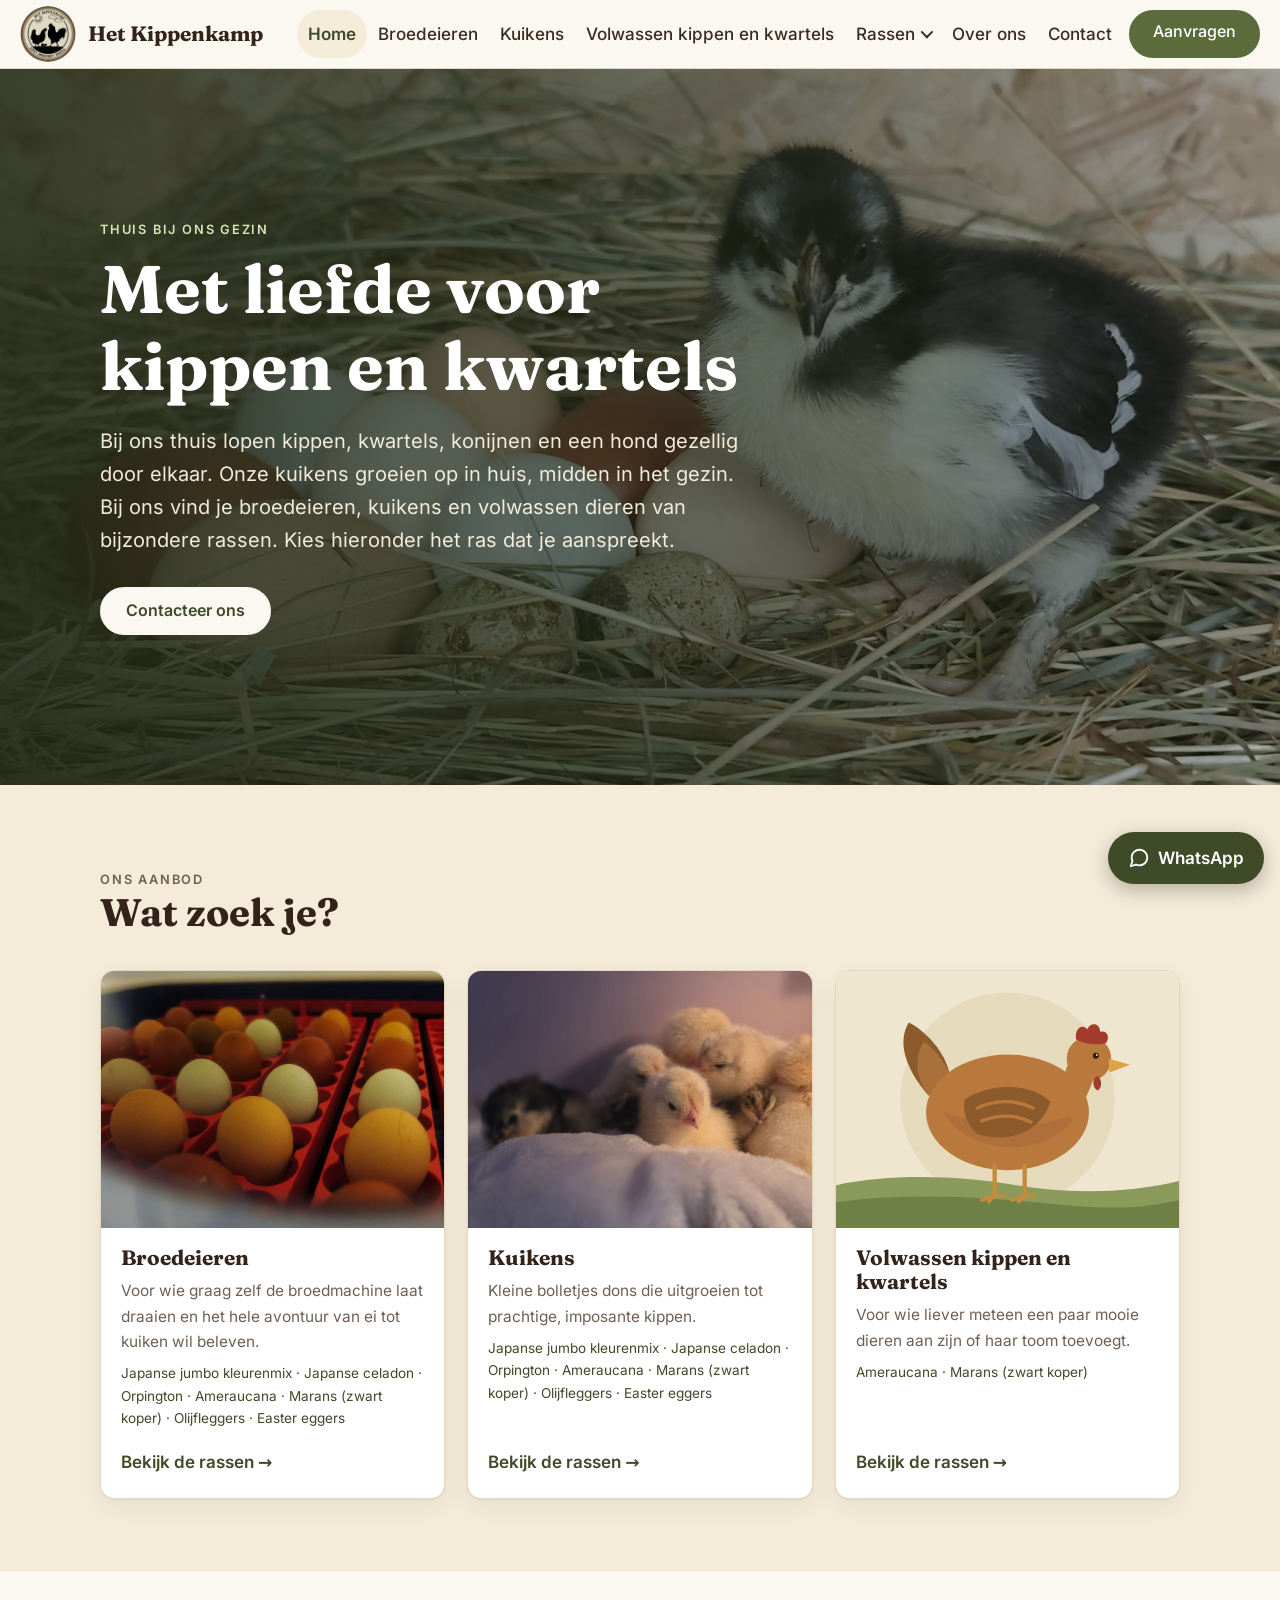
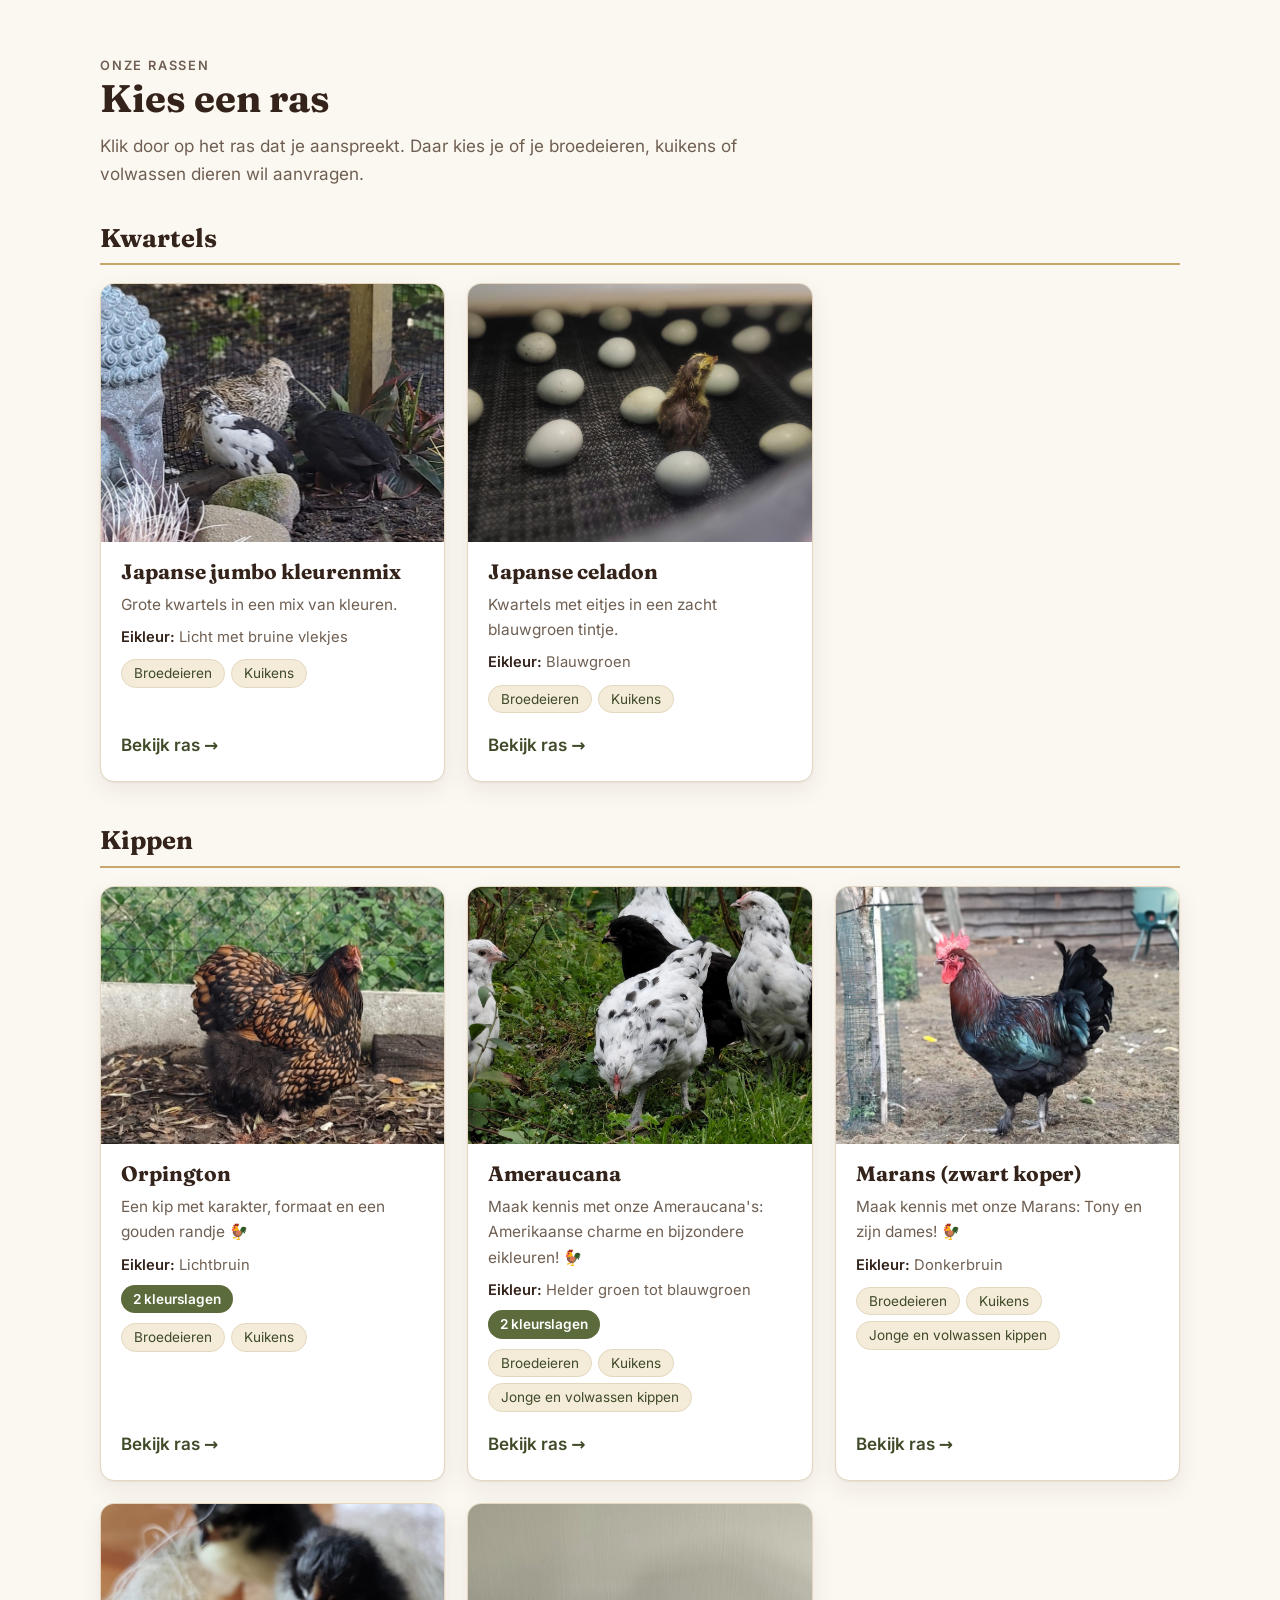
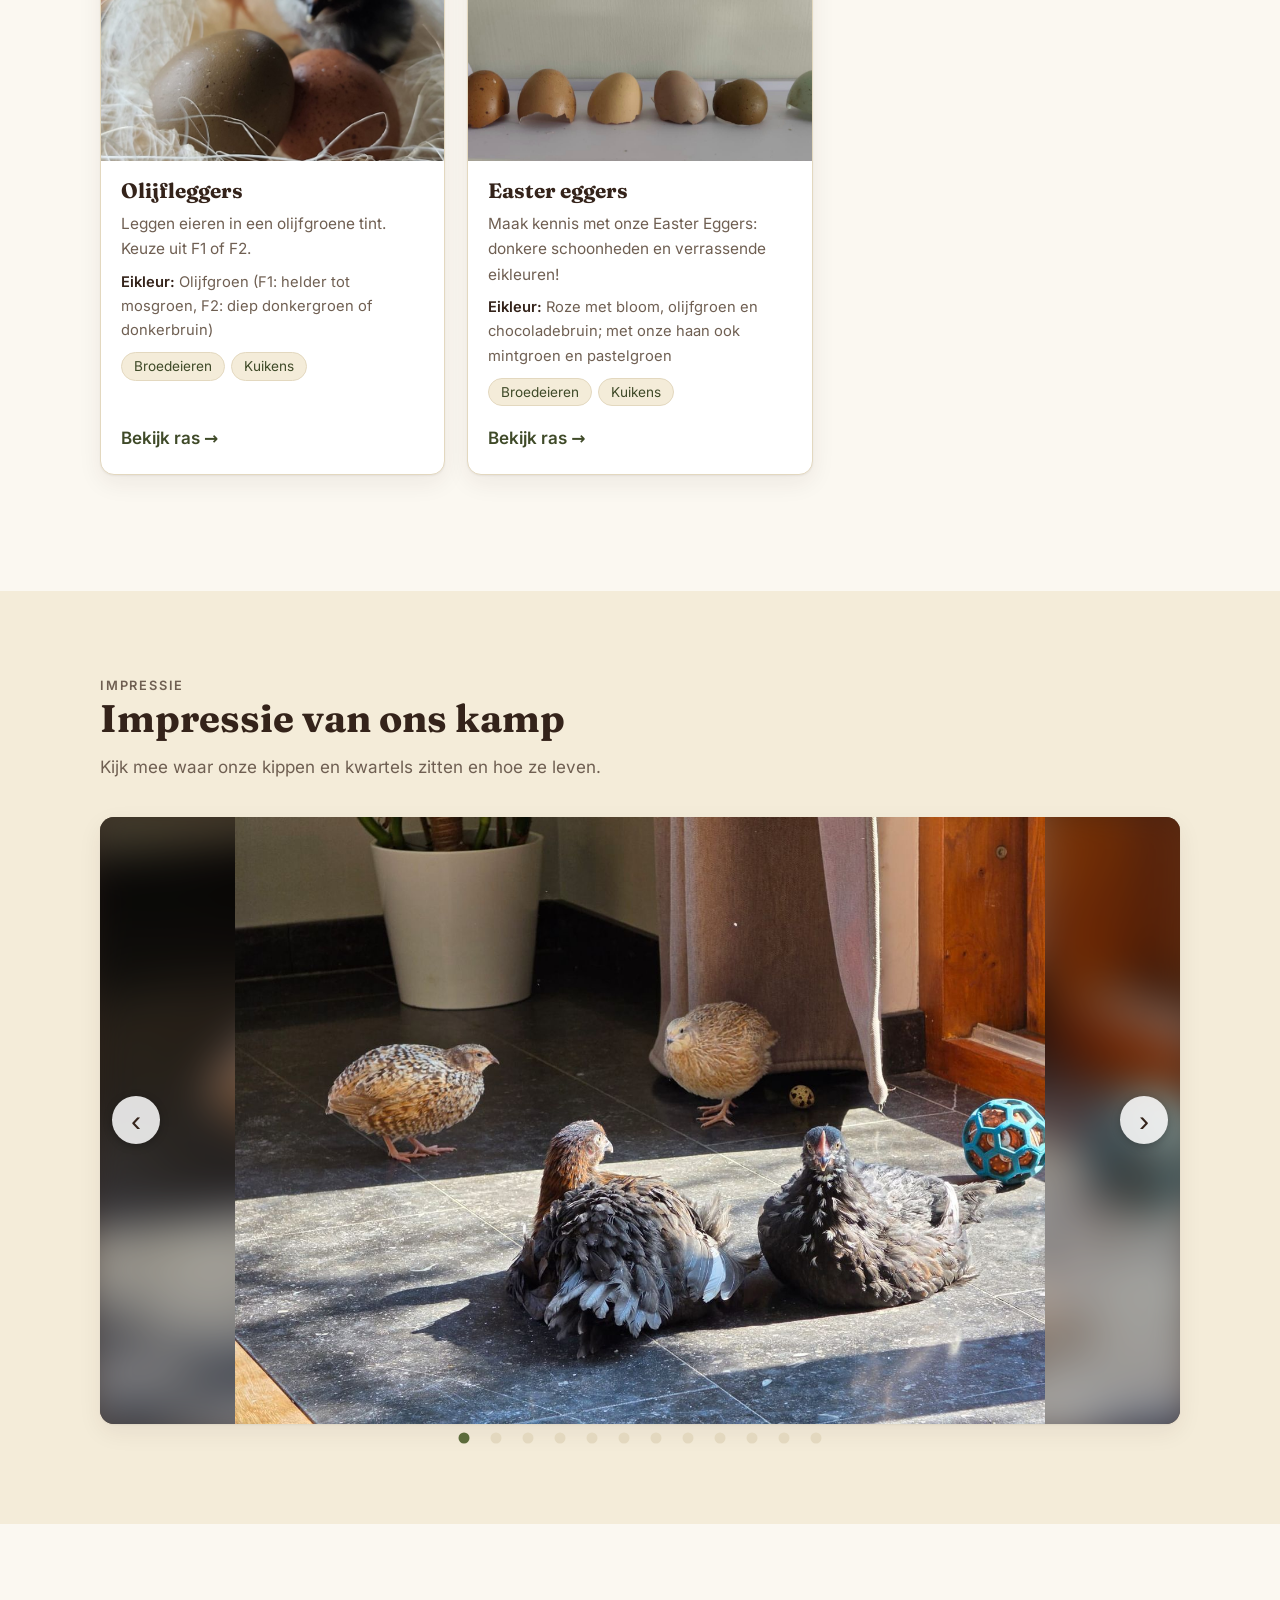
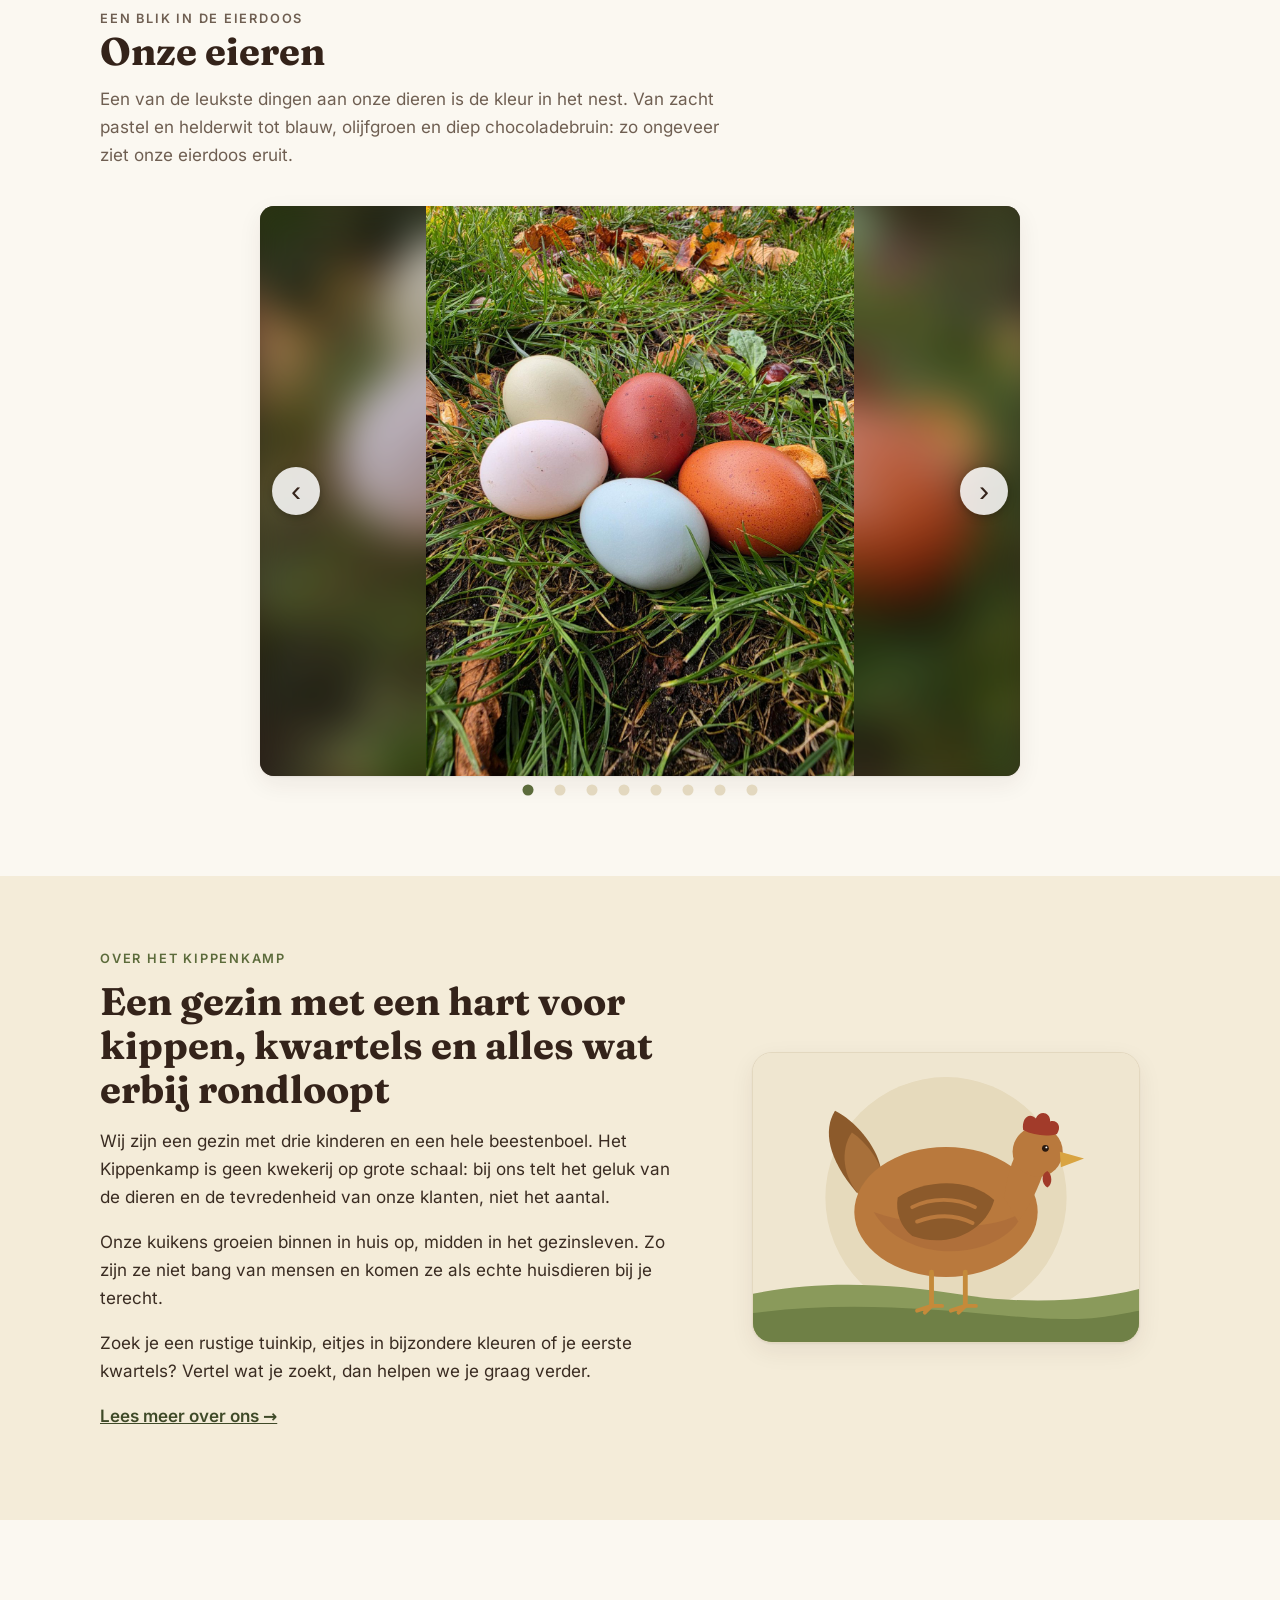
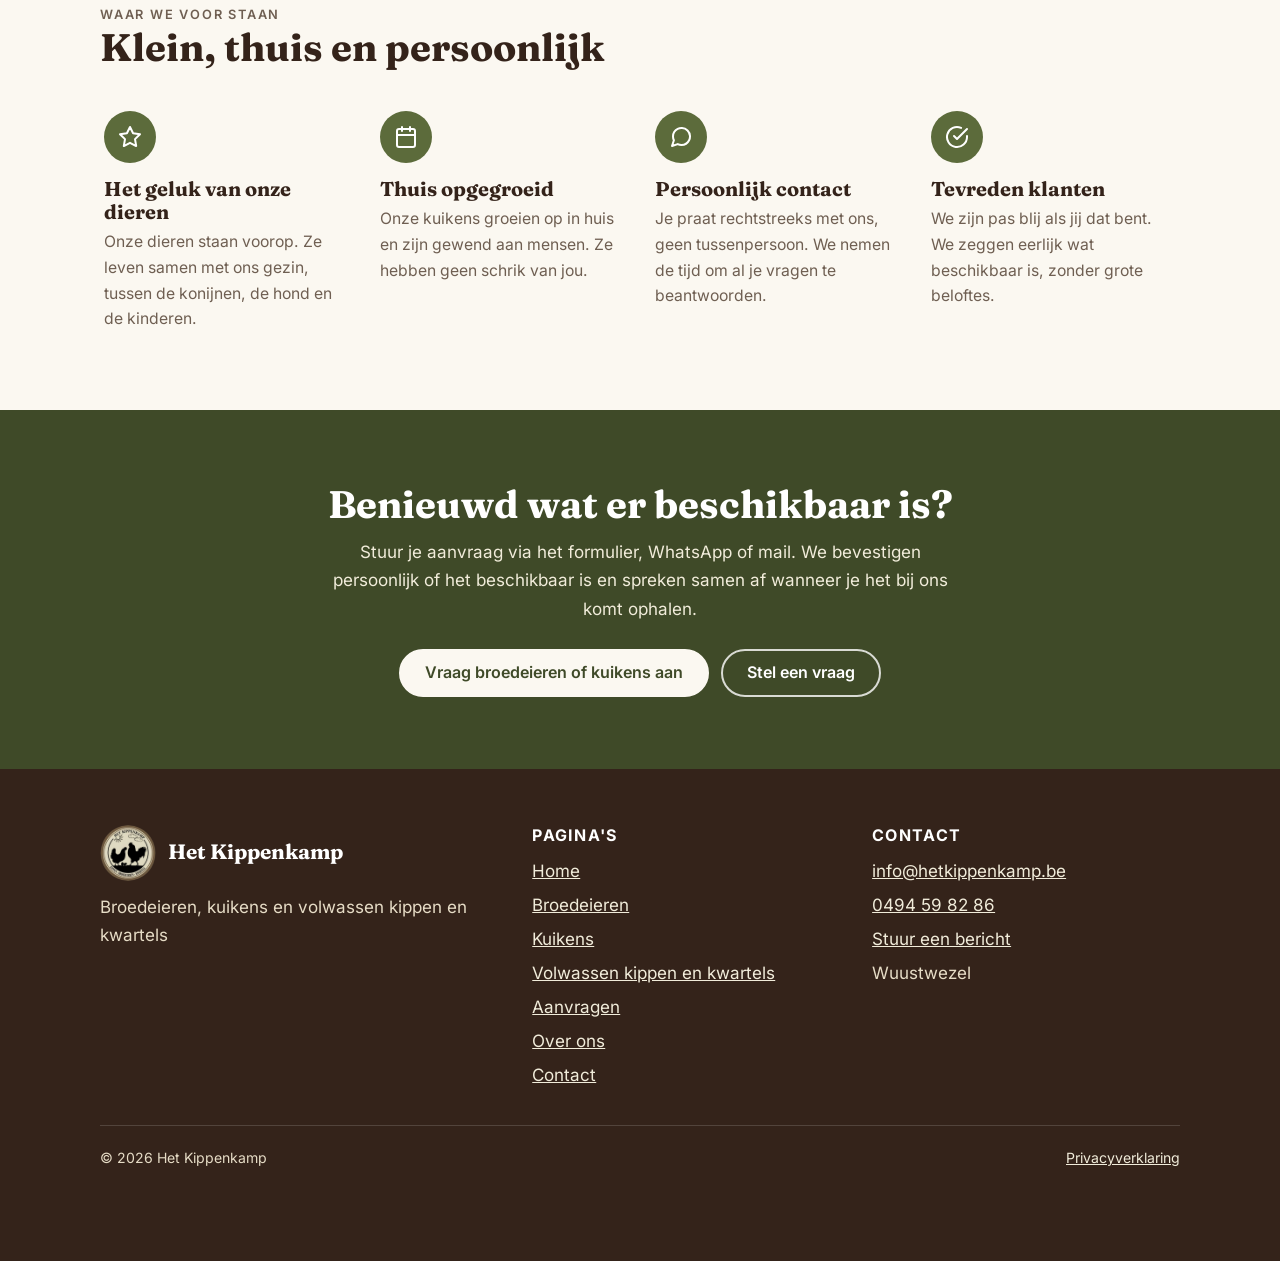
==== index.html @ b6087d78 "Homepage: rassen direct onder aanbod, rassen-dropdown in menu, 'gezin' Co-Authored-By: Claude Sonnet" ====
<!doctype html>
<html lang="nl-BE">
<head>
<meta charset="utf-8">
<meta name="viewport" content="width=device-width, initial-scale=1">
<title>Het Kippenkamp | Kippen, kwartels en broedeieren van een gezin met een hart voor dieren</title>
<meta name="description" content="Een gezin in Wuustwezel met kippen, kwartels, konijnen en een hond. Broedeieren, kuikens (thuis opgegroeid) en volwassen dieren van bijzondere rassen. Vraag eenvoudig aan, we bevestigen persoonlijk.">
<link rel="canonical" href="https://website-drab-three-77.vercel.app/">
<meta name="theme-color" content="#5c6b3b">
<meta property="og:type" content="website">
<meta property="og:locale" content="nl_BE">
<meta property="og:site_name" content="Het Kippenkamp">
<meta property="og:title" content="Het Kippenkamp | Broedeieren en kuikens van kippen en kwartels">
<meta property="og:description" content="Een gezin in Wuustwezel met kippen, kwartels, konijnen en een hond. Broedeieren, kuikens (thuis opgegroeid) en volwassen dieren van bijzondere rassen. Vraag eenvoudig aan, we bevestigen persoonlijk.">
<meta property="og:url" content="https://website-drab-three-77.vercel.app/">
<meta property="og:image" content="https://website-drab-three-77.vercel.app/images/og-image.png">
<meta property="og:image:width" content="1200">
<meta property="og:image:height" content="630">
<meta property="og:image:alt" content="Het Kippenkamp: broedeieren, kuikens en kwartels">
<meta name="twitter:card" content="summary_large_image">
<meta name="twitter:title" content="Het Kippenkamp | Broedeieren en kuikens van kippen en kwartels">
<meta name="twitter:description" content="Een gezin in Wuustwezel met kippen, kwartels, konijnen en een hond. Broedeieren, kuikens (thuis opgegroeid) en volwassen dieren van bijzondere rassen. Vraag eenvoudig aan, we bevestigen persoonlijk.">
<meta name="twitter:image" content="https://website-drab-three-77.vercel.app/images/og-image.png">
<link rel="icon" href="favicon-64.png" type="image/png" sizes="64x64">
<link rel="apple-touch-icon" href="apple-touch-icon.png">
<link rel="preload" href="fonts/inter-latin-wght-normal.woff2" as="font" type="font/woff2" crossorigin>
<link rel="preload" href="fonts/fraunces-latin-700-normal.woff2" as="font" type="font/woff2" crossorigin>
<link rel="stylesheet" href="style.css">
<script>document.documentElement.className+=" js"</script>
<script type="application/ld+json">{"@context":"https://schema.org","@type":"Organization","name":"Het Kippenkamp","url":"https://website-drab-three-77.vercel.app/","description":"Broedeieren, kuikens en volwassen kippen en kwartels van bijzondere rassen."}</script>
</head>
<body data-page="home">
<a class="skip" href="#inhoud">Ga naar de inhoud</a>
<header class="site-header">
  <div class="wrap">
    <a class="brand" href="index.html"><img src="images/logo.png" alt="" width="56" height="56"><span data-site="naam">Het Kippenkamp</span></a>
    <button class="menu-toggle" type="button" aria-expanded="false" aria-controls="hoofdmenu" aria-label="Open menu"><span></span></button>
    <nav class="main-nav" id="hoofdmenu" aria-label="Hoofdmenu">
      <ul>
        <li><a href="index.html" aria-current="page">Home</a></li>
        <li><a href="aanbod.html#broedeieren">Broedeieren</a></li>
        <li><a href="aanbod.html#kuikens">Kuikens</a></li>
        <li><a href="aanbod.html#volwassen">Volwassen kippen en kwartels</a></li>
        <li><a href="over-ons.html">Over ons</a></li>
        <li><a href="contact.html">Contact</a></li>
        <li><a class="btn" href="aanvragen.html">Aanvragen</a></li>
      </ul>
    </nav>
  </div>
</header>
<main id="inhoud">

<section class="hero">
  <div class="wrap">
    <div class="hero-inner">
      <p class="eyebrow">Thuis bij ons gezin</p>
      <h1 data-site="slogan">Met liefde voor kippen en kwartels</h1>
      <p class="lead" data-site="heroTekst">Bij Het Kippenkamp vind je broedeieren, kuikens en volwassen kippen en kwartels van bijzondere rassen. Vraag aan wat je zoekt en we bevestigen persoonlijk wat beschikbaar is.</p>
      <div class="cta">
        <a class="btn light" href="contact.html">Contacteer ons</a>
      </div>
    </div>
  </div>
</section>

<section class="section band" id="categorie-sectie">
  <div class="wrap">
    <div class="section-head">
      <p class="eyebrow">Ons aanbod</p>
      <h2>Wat zoek je?</h2>
    </div>
    <div id="categorieen" class="grid cats"></div>
    <noscript><p><a class="btn" href="aanbod.html">Bekijk het volledige aanbod</a></p></noscript>
  </div>
</section>

<section class="section" id="rassen-sectie">
  <div class="wrap">
    <div class="section-head">
      <p class="eyebrow">Onze rassen</p>
      <h2>Kies een ras</h2>
      <p>Klik door op het ras dat je aanspreekt. Daar kies je of je broedeieren, kuikens of volwassen dieren wil aanvragen.</p>
    </div>
    <div id="rassen-home"></div>
    <noscript><p><a class="btn" href="aanbod.html">Bekijk alle rassen</a></p></noscript>
  </div>
</section>

<section class="section band" id="kamp-sectie">
  <div class="wrap">
    <div class="section-head">
      <p class="eyebrow">Impressie</p>
      <h2>Impressie van ons kamp</h2>
      <p>Kijk mee waar onze kippen en kwartels zitten en hoe ze leven.</p>
    </div>
    <div id="kamp-fotos" class="kamp-wrap"></div>
    <p id="kamp-leeg" class="kamp-leeg" hidden>Foto's van ons kamp volgen binnenkort.</p>
  </div>
</section>


<section class="section" id="eieren-sectie">
  <div class="wrap">
    <div class="section-head">
      <p class="eyebrow">Een blik in de eierdoos</p>
      <h2>Onze eieren</h2>
      <p>Een van de leukste dingen aan onze dieren is de kleur in het nest. Van zacht pastel en helderwit tot blauw, olijfgroen en diep chocoladebruin: zo ongeveer ziet onze eierdoos eruit.</p>
    </div>
    <div id="eieren-fotos" class="ras-slider eieren-slider"></div>
  </div>
</section>




<section class="section band" id="voorstelling">
  <div class="wrap">
    <div class="split">
      <div class="prose">
        <p class="eyebrow">Over Het Kippenkamp</p>
        <h2 id="intro-titel">Een kleine kippenhouderij met een grote liefde voor het dier</h2>
        <div id="intro-tekst" style="margin-top:16px">
          <p>Wij zijn een gezin met drie kinderen en een hele beestenboel. We houden kippen en kwartels met oog voor mooie rassen en hun karakter.</p>
        </div>
        <p><a class="link-more" href="over-ons.html">Lees meer over ons →</a></p>
      </div>
      <figure class="photo-frame"><img data-beeld="intro" data-alt="Kippen van Het Kippenkamp" src="images/placeholder-kip.svg" alt="" loading="lazy" decoding="async" width="800" height="600"></figure>
    </div>
  </div>
</section>

<section class="section">
  <div class="wrap">
    <div class="section-head">
      <p class="eyebrow">Waar we voor staan</p>
      <h2>Klein, thuis en persoonlijk</h2>
    </div>
    <div id="waarom" class="grid why"></div>
  </div>
</section>

<section class="section cta-band" id="contact-cta">
  <div class="wrap">
    <h2>Benieuwd wat er beschikbaar is?</h2>
    <p data-site="bestelInfo">Stuur je aanvraag via het formulier, WhatsApp of mail. We bevestigen of het beschikbaar is en spreken samen af wanneer je alles kan ophalen.</p>
    <div class="cta">
      <a class="btn light" href="aanvragen.html">Vraag broedeieren of kuikens aan</a>
      <a class="btn ghost-light" href="contact.html">Stel een vraag</a>
    </div>
  </div>
</section>

</main>
<a id="wa-float" class="wa-float" hidden rel="noopener" aria-label="Stuur ons een bericht via WhatsApp">
  <svg viewBox="0 0 24 24" aria-hidden="true"><path d="M21 11.5a8.38 8.38 0 0 1-.9 3.8 8.5 8.5 0 0 1-7.6 4.7 8.38 8.38 0 0 1-3.8-.9L3 21l1.9-5.7a8.38 8.38 0 0 1-.9-3.8 8.5 8.5 0 0 1 4.7-7.6 8.38 8.38 0 0 1 3.8-.9h.5a8.48 8.48 0 0 1 8 8v.5z"/></svg>
  <span>WhatsApp</span>
</a>
<div id="lightbox" class="lightbox" hidden role="dialog" aria-modal="true" aria-label="Foto's">
  <button type="button" id="lbClose" class="lb-btn lb-close" aria-label="Sluiten">×</button>
  <button type="button" id="lbPrev" class="lb-btn lb-prev" aria-label="Vorige foto">‹</button>
  <figure>
    <img id="lbImg" alt="">
    <figcaption><span id="lbCaption"></span> <span id="lbCount" class="muted"></span></figcaption>
  </figure>
  <button type="button" id="lbNext" class="lb-btn lb-next" aria-label="Volgende foto">›</button>
</div>
<footer class="site-footer">
  <div class="wrap">
    <div class="footer-grid">
      <div>
        <a class="brand" href="index.html"><img src="images/logo.png" alt="" width="56" height="56"><span>Het Kippenkamp</span></a>
        <p data-site="ondertitel">Broedeieren, kuikens en volwassen kippen en kwartels</p>
      </div>
      <div>
        <h2>Pagina's</h2>
        <ul>
          <li><a href="index.html">Home</a></li>
          <li><a href="aanbod.html#broedeieren">Broedeieren</a></li>
          <li><a href="aanbod.html#kuikens">Kuikens</a></li>
          <li><a href="aanbod.html#volwassen">Volwassen kippen en kwartels</a></li>
          <li><a href="aanvragen.html">Aanvragen</a></li>
          <li><a href="over-ons.html">Over ons</a></li>
          <li><a href="contact.html">Contact</a></li>
        </ul>
      </div>
      <div>
        <h2>Contact</h2>
        <ul id="footer-contact"></ul>
      </div>
    </div>
    <div class="footer-bottom">
      <span>© <span data-year>2026</span> Het Kippenkamp</span>
      <a href="privacy.html">Privacyverklaring</a>
    </div>
  </div>
</footer>
<script src="data.js"></script>
<script src="script.js"></script>
</body>
</html>
---- style.css ----
/* ===== Lettertypes (zelf gehost, geen Google Fonts) ===== */
@font-face { font-family: "Fraunces"; font-weight: 600; font-style: normal; font-display: swap; src: url("fonts/fraunces-latin-600-normal.woff2") format("woff2"); }
@font-face { font-family: "Fraunces"; font-weight: 700; font-style: normal; font-display: swap; src: url("fonts/fraunces-latin-700-normal.woff2") format("woff2"); }
@font-face { font-family: "Inter"; font-weight: 100 900; font-style: normal; font-display: swap; src: url("fonts/inter-latin-wght-normal.woff2") format("woff2"); }

/* ===== Kleuren en basis ===== */
:root {
  --offwhite: #fbf8f1;
  --cream: #f4ecd9;
  --sand: #e8dcc0;
  --olive: #5c6b3b;
  --olive-dark: #3f4a28;
  --olive-light: #8a9a5b;
  --brown: #5a3d2b;
  --brown-dark: #34231a;
  --tan: #c9a66b;
  --text: #3a2c22;
  --muted: #6f5f52;
  --line: #e3d8bf;
  --radius: 14px;
  --shadow: 0 1px 2px rgba(52, 35, 26, .06), 0 8px 24px rgba(52, 35, 26, .07);
  --serif: "Fraunces", Georgia, "Times New Roman", serif;
  --sans: "Inter", system-ui, -apple-system, "Segoe UI", Roboto, sans-serif;
}
* { box-sizing: border-box; }
html { scroll-behavior: smooth; -webkit-text-size-adjust: 100%; }
body { margin: 0; font-family: var(--sans); font-size: 1.0625rem; line-height: 1.65; color: var(--text); background: var(--offwhite); }
img, svg { max-width: 100%; display: block; }
h1, h2, h3, h4 { font-family: var(--serif); font-weight: 700; line-height: 1.15; color: var(--brown-dark); margin: 0; }
h2 { font-size: clamp(1.7rem, 3.6vw, 2.4rem); }
h3 { font-size: 1.25rem; }
p { margin: 0 0 1em; }
a { color: var(--olive-dark); }
a:hover { color: var(--brown); }
[hidden] { display: none !important; }
:focus-visible { outline: 3px solid var(--tan); outline-offset: 2px; border-radius: 4px; }
.wrap { max-width: 1120px; margin: 0 auto; padding: 0 20px; }
.section { padding: 72px 0; }
.section.tight { padding: 48px 0; }
.band { background: var(--cream); }
.muted { color: var(--muted); }
.eyebrow { font-size: .8rem; font-weight: 600; letter-spacing: .14em; text-transform: uppercase; color: var(--olive); margin: 0 0 10px; }
.section-head { max-width: 640px; margin-bottom: 36px; }
.section-head.center { margin-left: auto; margin-right: auto; text-align: center; }
.section-head p { color: var(--muted); margin: 12px 0 0; }
.skip { position: absolute; left: -999px; top: 0; background: var(--olive-dark); color: #fff; padding: 10px 16px; z-index: 200; }
.skip:focus { left: 8px; top: 8px; }

/* ===== Knoppen ===== */
.btn { display: inline-flex; align-items: center; justify-content: center; gap: 8px; min-height: 48px; padding: 12px 24px; border-radius: 999px; border: 2px solid var(--olive); background: var(--olive); color: #fff; font: 600 1rem/1.2 var(--sans); text-decoration: none; cursor: pointer; transition: background .15s, color .15s, border-color .15s; }
.btn:hover { background: var(--olive-dark); border-color: var(--olive-dark); color: #fff; }
.btn.ghost { background: transparent; color: var(--olive-dark); }
.btn.ghost:hover { background: var(--olive); color: #fff; }
.btn.light { background: var(--offwhite); border-color: var(--offwhite); color: var(--olive-dark); }
.btn.light:hover { background: #fff; border-color: #fff; color: var(--olive-dark); }
.btn.ghost-light { background: transparent; border-color: rgba(255,255,255,.8); color: #fff; }
.btn.ghost-light:hover { background: rgba(255,255,255,.15); color: #fff; }
.btn.small { min-height: 40px; padding: 8px 18px; font-size: .92rem; }
.btn svg { width: 18px; height: 18px; }

/* ===== Header en navigatie ===== */
.site-header { position: sticky; top: 0; z-index: 50; background: rgba(251, 248, 241, .96); backdrop-filter: blur(8px); border-bottom: 1px solid var(--line); }
.site-header .wrap { display: flex; align-items: center; justify-content: space-between; min-height: 68px; max-width: 1280px; gap: 16px; }
.brand { display: flex; white-space: nowrap; align-items: center; gap: 12px; text-decoration: none; color: var(--brown-dark); font: 700 1.3rem/1 var(--serif); }
.brand img { width: 56px; height: 56px; border-radius: 50%; }
.main-nav ul { list-style: none; margin: 0; padding: 0; display: flex; align-items: center; gap: 0; }
.main-nav a { display: block; white-space: nowrap; padding: 10px 11px; border-radius: 999px; text-decoration: none; font-weight: 500; color: var(--text); }
.main-nav a:hover { background: var(--cream); }
.main-nav a[aria-current="page"] { color: var(--olive-dark); font-weight: 600; background: var(--cream); }
.main-nav a.btn { color: #fff; padding: 10px 22px; margin-left: 6px; }
.main-nav a.btn:hover { background: var(--olive-dark); }
.menu-toggle { display: none; width: 48px; height: 48px; border: 1px solid var(--line); background: #fff; border-radius: 12px; cursor: pointer; align-items: center; justify-content: center; }
.menu-toggle span, .menu-toggle span::before, .menu-toggle span::after { display: block; width: 22px; height: 2px; background: var(--brown-dark); border-radius: 2px; position: relative; transition: transform .2s, background .2s; }
.menu-toggle span::before, .menu-toggle span::after { content: ""; position: absolute; left: 0; }
.menu-toggle span::before { top: -7px; }
.menu-toggle span::after { top: 7px; }
.menu-toggle[aria-expanded="true"] span { background: transparent; }
.menu-toggle[aria-expanded="true"] span::before { transform: translateY(7px) rotate(45deg); }
.menu-toggle[aria-expanded="true"] span::after { transform: translateY(-7px) rotate(-45deg); }

@media (max-width: 1240px) {
  .js .menu-toggle { display: inline-flex; }
  .js .main-nav { position: absolute; left: 0; right: 0; top: 100%; background: var(--offwhite); border-bottom: 1px solid var(--line); box-shadow: var(--shadow); display: none; padding: 8px 20px 20px; }
  .js .main-nav.open { display: block; }
  .js .main-nav ul { flex-direction: column; align-items: stretch; gap: 2px; }
  .js .main-nav a { padding: 14px 14px; font-size: 1.1rem; }
  .js .main-nav a.btn { margin: 10px 0 0; text-align: center; justify-content: center; }
  .no-js .main-nav ul, html:not(.js) .main-nav ul { flex-wrap: wrap; }
  html:not(.js) .site-header .wrap { flex-wrap: wrap; padding-top: 8px; padding-bottom: 8px; }
}

/* ===== Hero ===== */
.hero { position: relative; color: #fff; background: #4b5a30 url("images/hero-placeholder.svg") center/cover no-repeat; }
.hero::before { content: ""; position: absolute; inset: 0; background: linear-gradient(90deg, rgba(36, 44, 22, .88) 0%, rgba(36, 44, 22, .62) 55%, rgba(36, 44, 22, .35) 100%); }
.hero.has-photo { background-image: var(--hero-foto); }
.hero .wrap { position: relative; padding-top: clamp(72px, 12vw, 150px); padding-bottom: clamp(72px, 12vw, 150px); }
.hero-inner { max-width: 640px; }
.hero .eyebrow { color: #d9e2b8; }
.hero h1 { color: #fff; font-size: clamp(2.3rem, 6.4vw, 4.2rem); margin-bottom: 20px; }
.hero p.lead { font-size: clamp(1.05rem, 2.2vw, 1.25rem); color: #f1ecda; max-width: 56ch; margin-bottom: 30px; }
.hero .cta { display: flex; flex-wrap: wrap; gap: 12px; }
.page-hero { background: var(--cream); border-bottom: 1px solid var(--line); }
.page-hero .wrap { padding-top: 56px; padding-bottom: 48px; }
.page-hero h1 { font-size: clamp(2rem, 5vw, 3rem); margin-bottom: 12px; }
.page-hero p { max-width: 62ch; color: var(--muted); margin: 0; font-size: 1.1rem; }

/* ===== Categorieen ===== */
.grid { display: grid; gap: 22px; }
.grid.cats { grid-template-columns: repeat(auto-fit, minmax(235px, 1fr)); }
.cat { position: relative; display: flex; flex-direction: column; background: #fff; border: 1px solid var(--line); border-radius: var(--radius); overflow: hidden; box-shadow: var(--shadow); transition: transform .2s; }
.cat:hover { transform: translateY(-3px); }
.cat .pic { aspect-ratio: 4 / 3; background: var(--cream); overflow: hidden; }
.cat .pic img { width: 100%; height: 100%; object-fit: cover; }
.cat .body { padding: 18px 20px 22px; display: flex; flex-direction: column; gap: 8px; flex: 1; }
.cat h3 { font-size: 1.3rem; }
.cat p { margin: 0; color: var(--muted); font-size: .96rem; }
.cat .names { font-size: .85rem; color: var(--olive-dark); margin: 0; }
.cat .more { margin-top: auto; padding-top: 10px; font-weight: 600; color: var(--olive-dark); }
.cat a.stretch { text-decoration: none; color: inherit; }
.cat a.stretch::after { content: ""; position: absolute; inset: 0; }
.cat a.stretch:focus-visible { outline: none; }
.cat:focus-within { outline: 3px solid var(--tan); outline-offset: 2px; }

/* ===== Splitsen (tekst + foto) ===== */
.split { display: grid; gap: 40px; align-items: center; grid-template-columns: 1.1fr .9fr; }
.split.reverse > :first-child { order: 2; }
.photo-frame { border-radius: 20px; overflow: hidden; background: var(--cream); aspect-ratio: 4 / 3; box-shadow: var(--shadow); border: 1px solid var(--line); }
.photo-frame img { width: 100%; height: 100%; object-fit: cover; }
.photo-frame figcaption { display: none; }
figure.photo { margin: 0; }
figure.photo figcaption { font-size: .85rem; color: var(--muted); margin-top: 8px; }
@media (max-width: 800px) { .split { grid-template-columns: 1fr; gap: 26px; } .split.reverse > :first-child { order: 0; } }
.prose p { max-width: 62ch; }
.prose .lead { font-size: 1.15rem; color: var(--text); }
.link-more { font-weight: 600; }

/* ===== Waarom bij ons ===== */
.grid.why { grid-template-columns: repeat(auto-fit, minmax(230px, 1fr)); }
.why-item { padding: 6px 4px; }
.why-item .ico { width: 52px; height: 52px; border-radius: 50%; background: var(--olive); color: #fff; display: grid; place-items: center; margin-bottom: 14px; }
.why-item .ico svg { width: 24px; height: 24px; fill: none; stroke: currentColor; stroke-width: 2; stroke-linecap: round; stroke-linejoin: round; }
.why-item h3 { margin-bottom: 6px; }
.why-item p { margin: 0; color: var(--muted); font-size: .98rem; }

/* ===== Rassenkaarten ===== */
.grid.rassen { grid-template-columns: repeat(auto-fill, minmax(290px, 1fr)); }
.ras { background: #fff; border: 1px solid var(--line); border-radius: var(--radius); overflow: hidden; display: flex; flex-direction: column; box-shadow: var(--shadow); }
.ras .pic { position: relative; aspect-ratio: 4 / 3; background: var(--cream); width: 100%; border: 0; padding: 0; display: block; overflow: hidden; }
.ras button.pic { cursor: zoom-in; }
.ras .pic img { width: 100%; height: 100%; object-fit: cover; transition: transform .25s; }
.ras button.pic:hover img { transform: scale(1.03); }
.ras .count { position: absolute; right: 10px; bottom: 10px; background: rgba(36, 28, 20, .72); color: #fff; font-size: .8rem; padding: 3px 11px; border-radius: 999px; }
.ras .body { padding: 18px 20px 20px; display: flex; flex-direction: column; gap: 10px; flex: 1; }
.ras h3 { font-size: 1.3rem; }
.ras .desc { margin: 0; color: var(--muted); font-size: .97rem; }
.ras .egg { margin: 0; font-size: .92rem; }
.ras .egg strong { font-weight: 600; color: var(--brown-dark); }
.chips { list-style: none; padding: 0; margin: 0; display: flex; flex-wrap: wrap; gap: 6px; }
.chips li { background: var(--cream); border: 1px solid var(--line); border-radius: 999px; padding: 2px 12px; font-size: .85rem; color: var(--olive-dark); }
.prods { list-style: none; margin: 6px 0 0; padding: 0; border-top: 1px solid var(--line); }
.prod { display: flex; align-items: center; justify-content: space-between; gap: 12px; padding: 12px 0; border-bottom: 1px solid var(--line); }
.prod:last-child { border-bottom: 0; padding-bottom: 0; }
.prod .info { display: flex; flex-direction: column; gap: 2px; min-width: 0; }
.prod .label { font-weight: 600; color: var(--brown-dark); }
.prod .prijs { font-size: .93rem; color: var(--text); }
.prod .prijs.uit { color: var(--muted); }
.prod .note { font-size: .83rem; color: var(--muted); }
.prod .status { font-size: .83rem; color: var(--olive-dark); font-weight: 600; }

.filters { display: flex; flex-wrap: wrap; gap: 8px; margin-bottom: 28px; }
.filters button { min-height: 44px; padding: 8px 18px; border-radius: 999px; border: 1px solid var(--line); background: #fff; color: var(--text); font: 500 .95rem var(--sans); cursor: pointer; }
.filters button:hover { border-color: var(--olive); }
.filters button[aria-pressed="true"] { background: var(--olive); border-color: var(--olive); color: #fff; }
.empty { padding: 24px; border: 1px dashed var(--tan); border-radius: var(--radius); background: #fff; }

/* ===== Stappen ===== */
.steps { list-style: none; counter-reset: s; margin: 0; padding: 0; display: grid; gap: 14px; }
.steps li { counter-increment: s; display: grid; grid-template-columns: 44px 1fr; gap: 14px; align-items: start; }
.steps li::before { content: counter(s); width: 44px; height: 44px; border-radius: 50%; background: var(--olive); color: #fff; display: grid; place-items: center; font: 700 1.1rem var(--serif); }
.steps strong { display: block; color: var(--brown-dark); }
.steps span { color: var(--muted); }

/* ===== Over ons ===== */
.about-list { display: grid; gap: 22px; grid-template-columns: repeat(auto-fit, minmax(260px, 1fr)); }
.about-list article { background: #fff; border: 1px solid var(--line); border-radius: var(--radius); padding: 22px; }
.about-list h3 { margin-bottom: 8px; }
.about-list p { margin: 0; color: var(--muted); }

/* ===== Call-to-action band ===== */
.cta-band { background: var(--olive-dark); color: #f1ecda; text-align: center; }
.cta-band h2 { color: #fff; margin-bottom: 12px; }
.cta-band p { max-width: 56ch; margin: 0 auto 26px; }
.cta-band .cta { display: flex; flex-wrap: wrap; gap: 12px; justify-content: center; }

/* ===== Formulieren ===== */
.form-layout { display: grid; gap: 40px; grid-template-columns: 1.25fr .75fr; align-items: start; }
@media (max-width: 900px) { .form-layout { grid-template-columns: 1fr; } }
.card { background: #fff; border: 1px solid var(--line); border-radius: var(--radius); padding: 26px; box-shadow: var(--shadow); }
.card h2 { font-size: 1.5rem; margin-bottom: 18px; }
.card h3 { margin-bottom: 10px; }
form .row { display: grid; gap: 16px; grid-template-columns: 1fr 1fr; }
@media (max-width: 560px) { form .row { grid-template-columns: 1fr; } .card { padding: 20px; } }
.field { display: flex; flex-direction: column; gap: 6px; margin-bottom: 16px; }
.field label { font-weight: 600; font-size: .95rem; color: var(--brown-dark); }
.field .hint { font-size: .85rem; color: var(--muted); }
input[type="text"], input[type="email"], input[type="tel"], input[type="number"], input[type="date"], select, textarea {
  width: 100%; min-height: 50px; padding: 12px 14px; font: 400 1rem var(--sans); color: var(--text); background: #fff; border: 1.5px solid #cfc3a6; border-radius: 10px; }
textarea { min-height: 130px; resize: vertical; }
input:focus, select:focus, textarea:focus { outline: 3px solid rgba(201, 166, 107, .55); border-color: var(--olive); }
input[aria-invalid="true"], select[aria-invalid="true"], textarea[aria-invalid="true"] { border-color: #a23b2a; }
.field .err { color: #a23b2a; font-size: .88rem; display: none; }
.field.invalid .err { display: block; }
.check { display: flex; gap: 12px; align-items: flex-start; margin-bottom: 18px; font-size: .95rem; }
.check input { width: 22px; height: 22px; margin-top: 3px; flex: none; accent-color: var(--olive); }
.hp { position: absolute; left: -9999px; width: 1px; height: 1px; overflow: hidden; }
.form-actions { display: flex; flex-wrap: wrap; gap: 12px; align-items: center; }
.alert { border-radius: 12px; padding: 18px 20px; margin-bottom: 20px; }
.alert.ok { background: #eef3dd; border: 1px solid var(--olive-light); }
.alert.fail { background: #fbece7; border: 1px solid #d9a394; }
.alert h3 { margin-bottom: 6px; font-size: 1.15rem; }
.alert .cta { display: flex; flex-wrap: wrap; gap: 10px; margin-top: 12px; }
.contact-list { list-style: none; padding: 0; margin: 0 0 18px; display: grid; gap: 12px; }
.contact-list li { display: flex; flex-direction: column; }
.contact-list strong { font-size: .78rem; letter-spacing: .1em; text-transform: uppercase; color: var(--muted); font-weight: 600; }
.contact-list a, .contact-list span { font-size: 1.08rem; }
.notice { font-size: .9rem; color: var(--muted); }

/* ===== Footer ===== */
.site-footer { background: var(--brown-dark); color: #e6dcc6; padding: 56px 0 28px; }
.site-footer a { color: #f1ecda; }
.site-footer a:hover { color: #fff; }
.footer-grid { display: grid; gap: 32px; grid-template-columns: 1.3fr 1fr 1fr; }
@media (max-width: 760px) { .footer-grid { grid-template-columns: 1fr; gap: 24px; } }
.site-footer h2 { font: 700 1rem var(--sans); letter-spacing: .08em; text-transform: uppercase; color: #fff; margin-bottom: 12px; }
.site-footer ul { list-style: none; margin: 0; padding: 0; display: grid; gap: 6px; }
.site-footer .brand { color: #fff; margin-bottom: 12px; }
.site-footer p { margin: 0 0 8px; }
.footer-bottom { border-top: 1px solid rgba(255,255,255,.15); margin-top: 36px; padding-top: 20px; font-size: .88rem; display: flex; flex-wrap: wrap; gap: 8px 24px; justify-content: space-between; }

/* ===== Zwevende WhatsApp-knop ===== */
.wa-float { position: fixed; right: 16px; bottom: 16px; z-index: 60; display: inline-flex; align-items: center; gap: 8px; min-height: 52px; padding: 0 20px; border-radius: 999px; background: var(--olive-dark); color: #fff; font-weight: 600; text-decoration: none; box-shadow: 0 6px 20px rgba(36, 28, 20, .3); }
.wa-float:hover { background: var(--olive); color: #fff; }
.wa-float svg { width: 22px; height: 22px; fill: none; stroke: currentColor; stroke-width: 2; stroke-linecap: round; stroke-linejoin: round; }

/* ===== Fotoviewer ===== */
.lightbox { position: fixed; inset: 0; z-index: 100; background: rgba(24, 16, 10, .92); display: flex; align-items: center; justify-content: center; padding: 20px; }
.lightbox figure { margin: 0; max-width: min(92vw, 1000px); text-align: center; color: #fff; }
.lightbox img { max-width: 100%; max-height: 76vh; border-radius: 12px; margin: 0 auto; }
.lightbox figcaption { margin-top: 12px; }
.lightbox .muted { color: #cdbfae; }
.lb-btn { position: absolute; background: rgba(255,255,255,.16); color: #fff; border: 0; width: 52px; height: 52px; border-radius: 50%; font-size: 2rem; line-height: 1; cursor: pointer; }
.lb-btn:hover { background: rgba(255,255,255,.3); }
.lb-close { top: 16px; right: 16px; }
.lb-prev { left: 12px; top: 50%; transform: translateY(-50%); }
.lb-next { right: 12px; top: 50%; transform: translateY(-50%); }
.lightbox.single .lb-prev, .lightbox.single .lb-next { display: none; }

/* ===== Tekstpagina's ===== */
.doc { max-width: 720px; }
.doc h2 { font-size: 1.4rem; margin: 32px 0 10px; }
.doc ul { padding-left: 1.2em; }

@media (max-width: 600px) {
  .section { padding: 52px 0; }
  .btn { width: auto; }
  .hero .cta .btn { flex: 1 1 100%; }
  .wa-float span { display: none; }
  .wa-float { padding: 0; width: 56px; height: 56px; justify-content: center; }
}
@media (prefers-reduced-motion: reduce) {
  html { scroll-behavior: auto; }
  * { transition: none !important; }
}

/* ===== Hulpklassen ===== */
.sr-only { position: absolute; width: 1px; height: 1px; padding: 0; margin: -1px; overflow: hidden; clip: rect(0, 0, 0, 0); white-space: nowrap; border: 0; }
.field label.check { font-weight: 400; }
.has-wa .site-footer { padding-bottom: 92px; }

/* ===== Rassenoverzicht en rassenpagina ===== */
.cat .desc { display: -webkit-box; -webkit-line-clamp: 3; -webkit-box-orient: vertical; overflow: hidden; }
.cat .egg { margin: 0; font-size: .92rem; }
.cat .egg strong { font-weight: 600; color: var(--brown-dark); }
.cat .chips { margin-top: 2px; }
.eyebrow a { color: var(--olive); text-decoration: none; }
.eyebrow a:hover { text-decoration: underline; }
.ras-detail .egg { margin: 0 0 10px; }
.ras-detail .chips { margin-bottom: 14px; }
.ras-detail h2 { font-size: 1.5rem; margin: 18px 0 8px; }
.ras-detail .photo-frame .pic, .ras-detail .photo-frame > img { width: 100%; height: 100%; object-fit: cover; display: block; }
.ras-detail button.pic { position: relative; border: 0; padding: 0; background: none; cursor: zoom-in; }
.ras-detail button.pic img { width: 100%; height: 100%; object-fit: cover; }
.ras-detail .count { position: absolute; right: 12px; bottom: 12px; background: rgba(36, 28, 20, .72); color: #fff; font-size: .8rem; padding: 3px 11px; border-radius: 999px; }
.prods.big .prod { padding: 16px 14px; border: 1px solid var(--line); border-radius: 12px; background: #fff; margin-bottom: 10px; }
.prods.big { border-top: 0; margin-top: 12px; }
.prods.big .prod:last-child { border-bottom: 1px solid var(--line); padding-bottom: 16px; }
.prods.big .prod.gekozen { border-color: var(--olive); background: var(--cream); box-shadow: 0 0 0 2px rgba(92, 107, 59, .25); }
.ras-info { background: var(--cream); border-left: 4px solid var(--olive); border-radius: 8px; padding: 10px 14px; margin: -4px 0 18px; font-size: .95rem; }

/* Groepen (Kwartels / Kippen) en kaarten met directe keuze */
.groep { margin-bottom: 44px; }
.groep-titel { font-size: 1.6rem; margin: 0 0 18px; padding-bottom: 10px; border-bottom: 2px solid var(--tan); }
.cat.keuze .pic { display: block; }
.cat.keuze h3 a { text-decoration: none; color: inherit; }
.cat.keuze h3 a:hover { text-decoration: underline; }
.cat.keuze .prods { margin-top: auto; }
.cat.keuze .prod { padding: 10px 0 0; border-bottom: 0; }
.cat.keuze .more-link { font-size: .9rem; color: var(--olive-dark); }

/* Fotostrook bij een categorie op Aanbod */
.fotostrip { list-style: none; margin: 0 0 32px; padding: 0; display: grid; grid-template-columns: repeat(auto-fit, minmax(150px, 1fr)); gap: 12px; }
.fotostrip button { display: block; width: 100%; padding: 0; border: 0; border-radius: 12px; overflow: hidden; cursor: zoom-in; background: var(--cream); aspect-ratio: 4 / 3; box-shadow: var(--shadow); }
.fotostrip img { width: 100%; height: 100%; object-fit: cover; transition: transform .25s; }
.fotostrip button:hover img { transform: scale(1.04); }
.leeg-cat { max-width: 640px; padding: 8px 0 24px; }
.leeg-cat h2 { margin-bottom: 8px; }

/* Impressie van ons kamp */
.fotostrip.kamp { grid-template-columns: repeat(auto-fit, minmax(240px, 1fr)); gap: 16px; }
.fotostrip.kamp li { display: flex; flex-direction: column; gap: 6px; }
.fotostrip.kamp span { font-size: .9rem; color: var(--muted); }
.fotostrip .tegel { aspect-ratio: 4 / 3; border-radius: 12px; overflow: hidden; background: var(--cream); opacity: .85; }
.fotostrip .tegel img { width: 100%; height: 100%; object-fit: cover; }
.kamp-leeg { margin-top: 14px; color: var(--muted); }

/* Slideshow: Impressie van ons kamp */
.slider { position: relative; border-radius: var(--radius); overflow: hidden; background: var(--brown-dark); box-shadow: var(--shadow); aspect-ratio: 4 / 3; }
@media (min-width: 720px) { .slider { aspect-ratio: 16 / 9; max-height: 620px; } }
.slides, .slide, .slide button { position: absolute; inset: 0; width: 100%; height: 100%; }
.slide { opacity: 0; visibility: hidden; transition: opacity .6s ease, visibility .6s; }
.slide.actief { opacity: 1; visibility: visible; }
.slide button { padding: 0; border: 0; background: transparent; cursor: zoom-in; display: block; }
.slide .bg { position: absolute; inset: -20px; background-size: cover; background-position: center; filter: blur(22px) brightness(.8); }
.slide img { position: relative; width: 100%; height: 100%; object-fit: contain; display: block; }
.sl-btn { position: absolute; top: 50%; transform: translateY(-50%); width: 48px; height: 48px; border-radius: 50%; border: 0; background: rgba(255,255,255,.85); color: var(--brown-dark); font-size: 1.9rem; line-height: 1; cursor: pointer; z-index: 2; box-shadow: 0 2px 8px rgba(0,0,0,.25); }
.sl-btn:hover { background: #fff; }
.sl-prev { left: 12px; } .sl-next { right: 12px; }
.sl-tekst { min-height: 1.6em; margin: 14px 0 6px; text-align: center; color: var(--muted); }
.sl-dots { display: flex; justify-content: center; gap: 4px; flex-wrap: wrap; }
.sl-dots button { width: 28px; height: 28px; border: 0; background: transparent; cursor: pointer; position: relative; }
.sl-dots button::after { content: ""; position: absolute; top: 50%; left: 50%; width: 11px; height: 11px; transform: translate(-50%, -50%); border-radius: 50%; background: var(--line); }
.sl-dots button[aria-current="true"]::after { background: var(--olive); }

/* Rassenpagina: uitleg en duidelijke keuze */
.ras-detail .ras-split > div > p { margin: 0 0 12px; max-width: 62ch; }
.ras-aanvragen { margin-top: 40px; padding-top: 28px; border-top: 1px solid var(--line); }
.ras-aanvragen h2 { font-size: 1.6rem; margin: 0 0 16px; }
.prod-cards { list-style: none; margin: 0; padding: 0; display: grid; grid-template-columns: repeat(auto-fit, minmax(260px, 1fr)); gap: 16px; }
.prod-card { display: flex; flex-direction: column; gap: 6px; padding: 22px; background: #fff; border: 1px solid var(--line); border-radius: var(--radius); box-shadow: var(--shadow); }
.prod-card.gekozen { border-color: var(--olive); box-shadow: 0 0 0 2px rgba(92, 107, 59, .25); }
.prod-card h3 { margin: 0; font-size: 1.3rem; }
.prod-card .prijs { color: var(--text); }
.prod-card .prijs.uit { color: var(--muted); }
.prod-card .status { color: var(--olive-dark); font-weight: 600; font-size: .92rem; }
.prod-card .status.uit { color: var(--muted); }
.prod-card .note { margin: 4px 0 8px; color: var(--muted); font-size: .92rem; }
.prod-card .btn { margin-top: auto; align-self: flex-start; }
.ras-aanvragen .notice { margin-top: 18px; color: var(--muted); }
.volg-titel { margin-top: 22px; }
.volg a { margin-right: 4px; }

.ras-detail ul.karakter { margin: 0 0 12px; padding-left: 20px; max-width: 62ch; }
.ras-detail ul.karakter li { margin-bottom: 6px; }
.ras-detail h3 { margin: 18px 0 6px; font-size: 1.2rem; }
.afsluiter { font-style: italic; }
.kleurslagen { margin-top: 36px; }
.kleurslagen h2 { font-size: 1.6rem; margin: 0 0 6px; }
.kleurslagen details { background: #fff; border: 1px solid var(--line); border-radius: var(--radius); margin-top: 12px; box-shadow: var(--shadow); }
.kleurslagen summary { cursor: pointer; padding: 16px 20px; font-weight: 600; font-size: 1.1rem; list-style: none; display: flex; justify-content: space-between; gap: 12px; align-items: center; }
.kleurslagen summary::-webkit-details-marker { display: none; }
.kleurslagen summary::after { content: "+"; font-size: 1.5rem; line-height: 1; color: var(--olive); }
.kleurslagen details[open] summary::after { content: "–"; }
.kleurslagen details > div { padding: 0 20px 8px; max-width: 70ch; }
.liefde { max-width: 70ch; }
.ras-slider { min-width: 0; } .ras-slider .slider { aspect-ratio: 4 / 3; }
.aanbod-intro { max-width: 70ch; margin: 0 0 28px; } .aanbod-intro h2 { margin-bottom: 10px; } .visie { max-width: 70ch; }
.kleurslag-tag { margin: 6px 0 8px; } .kleurslag-tag span { display: inline-block; padding: 3px 12px; border-radius: 999px; background: var(--olive); color: #fff; font-size: .85rem; font-weight: 600; }

.eieren-split { align-items: start; }
.eieren-split h3 { margin: 0 0 10px; font-size: 1.25rem; }
.eieren-lijst { list-style: none; margin: 0 0 12px; padding: 0; }
.eieren-lijst li { display: flex; justify-content: space-between; gap: 16px; padding: 10px 0; border-bottom: 1px solid var(--line); }
.eieren-lijst li span { color: var(--muted); text-align: right; }
.eieren-lijst a { color: inherit; text-decoration: none; }
.eieren-lijst a:hover { text-decoration: underline; }
.eieren-slider { max-width: 760px; margin: 0 auto; } .eieren-noot { text-align: center; margin-top: 12px; }
.foto-bijschrift { margin: 10px 4px 0; text-align: center; color: var(--muted); }

/* Hoofdfoto op mobiel: foto bovenaan zichtbaar, tekst eronder */
@media (max-width: 700px) {
  .hero.has-photo { background-color: #2f3a1c; background-size: 100% auto; background-position: top center; }
  .hero.has-photo::before { background: linear-gradient(180deg, rgba(47,58,28,0) 0, rgba(47,58,28,0) 45vw, #2f3a1c 72vw); }
  .hero.has-photo .wrap { padding-top: 62vw; padding-bottom: 48px; }
}

/* Rassen-dropdown in het hoofdmenu */
.main-nav .has-sub { position: relative; }
.main-nav .sub-toggle { font: inherit; font-weight: 500; color: var(--text); background: none; border: 0; cursor: pointer; padding: 10px 11px; border-radius: 999px; white-space: nowrap; display: inline-flex; align-items: center; gap: 6px; }
.main-nav .sub-toggle::after { content: ""; width: 7px; height: 7px; border-right: 2px solid currentColor; border-bottom: 2px solid currentColor; transform: rotate(45deg) translateY(-2px); transition: transform .2s; }
.main-nav .sub-toggle:hover, .main-nav .sub-toggle.actief { background: var(--cream); }
.main-nav .has-sub.open .sub-toggle::after { transform: rotate(-135deg) translateY(-2px); }
.main-nav .submenu { display: none; position: absolute; top: calc(100% + 6px); left: 0; min-width: 250px; background: #fff; border: 1px solid var(--line); border-radius: 14px; box-shadow: var(--shadow); padding: 8px; z-index: 60; flex-direction: column; align-items: stretch; }
.main-nav .has-sub.open .submenu { display: flex; }
.main-nav .submenu a { border-radius: 10px; padding: 10px 12px; }
@media (max-width: 1240px) {
  .js .main-nav .sub-toggle { width: 100%; justify-content: space-between; padding: 14px 14px; font-size: 1.1rem; border-radius: 999px; }
  .js .main-nav .submenu { position: static; box-shadow: none; border: 0; border-left: 3px solid var(--line); border-radius: 0; margin: 2px 0 6px 14px; padding: 0 0 0 6px; min-width: 0; }
  .js .main-nav .submenu a { padding: 11px 12px; font-size: 1rem; }
}
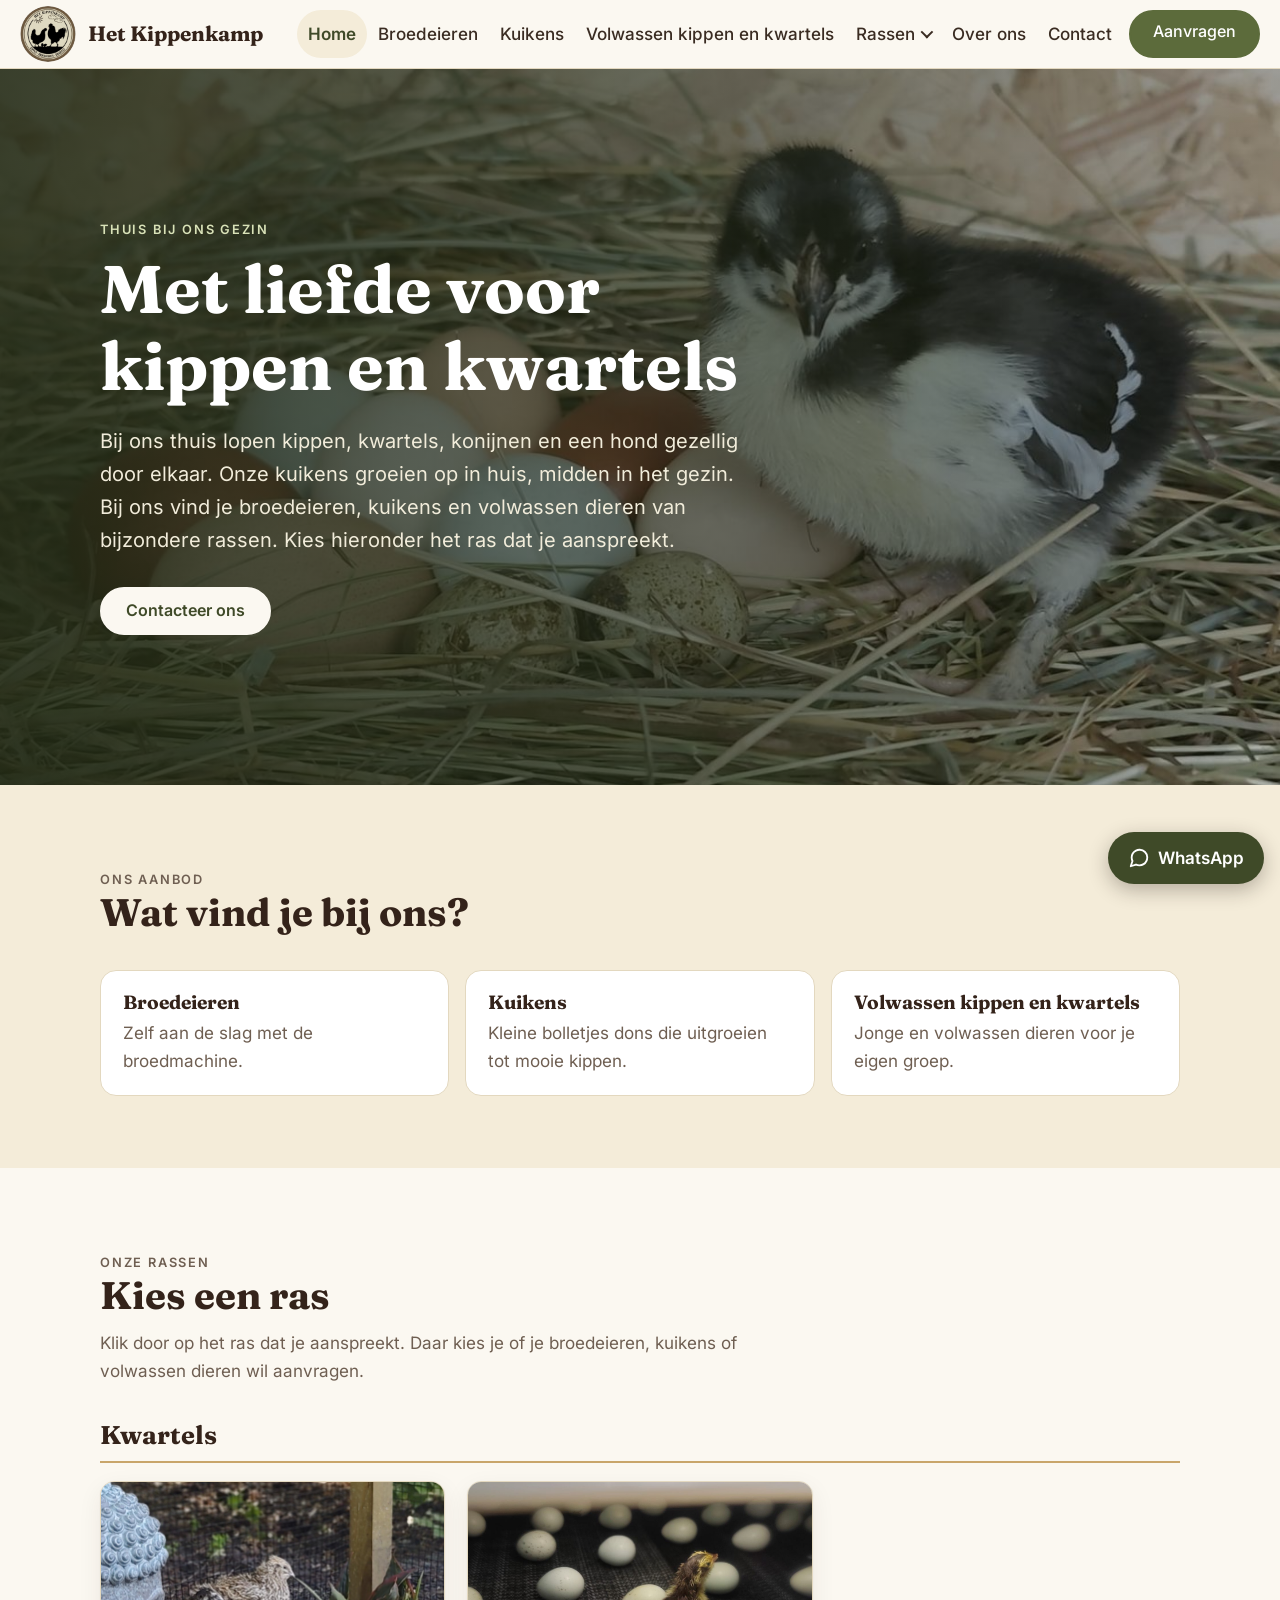
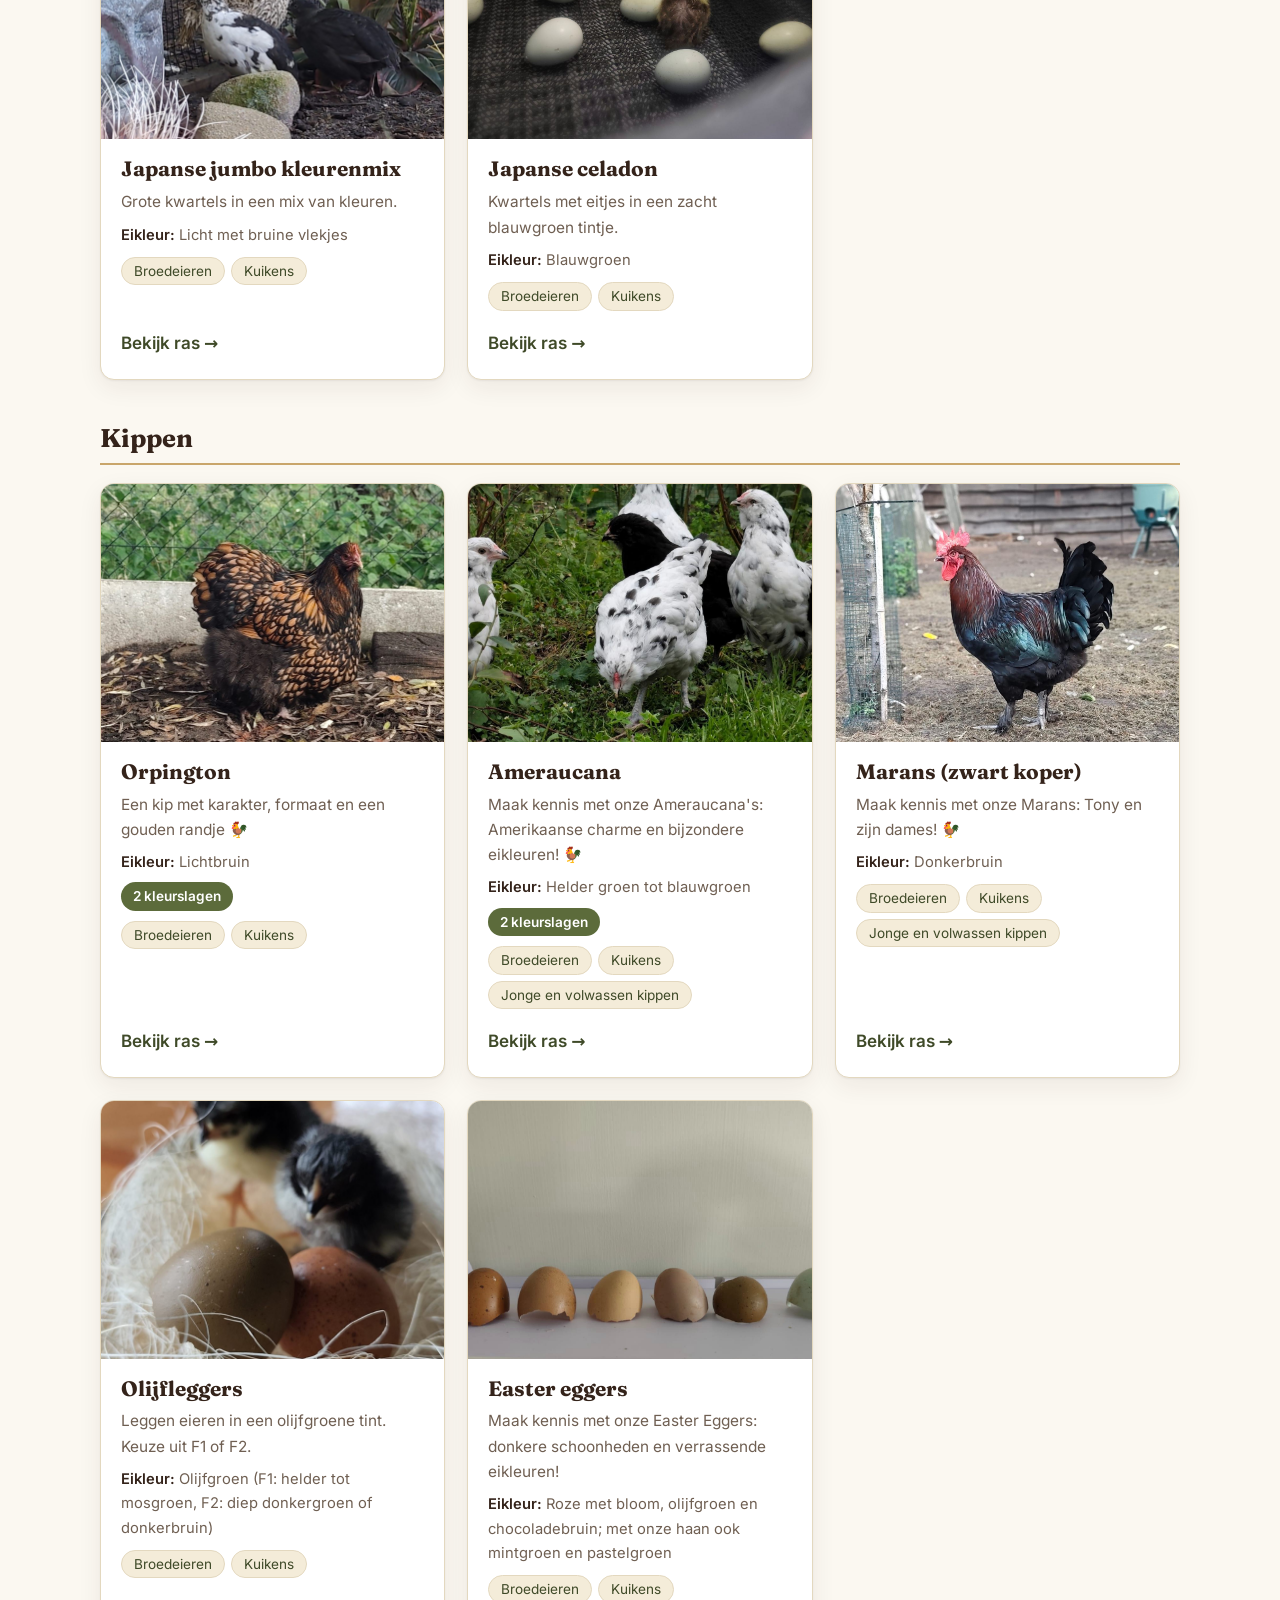
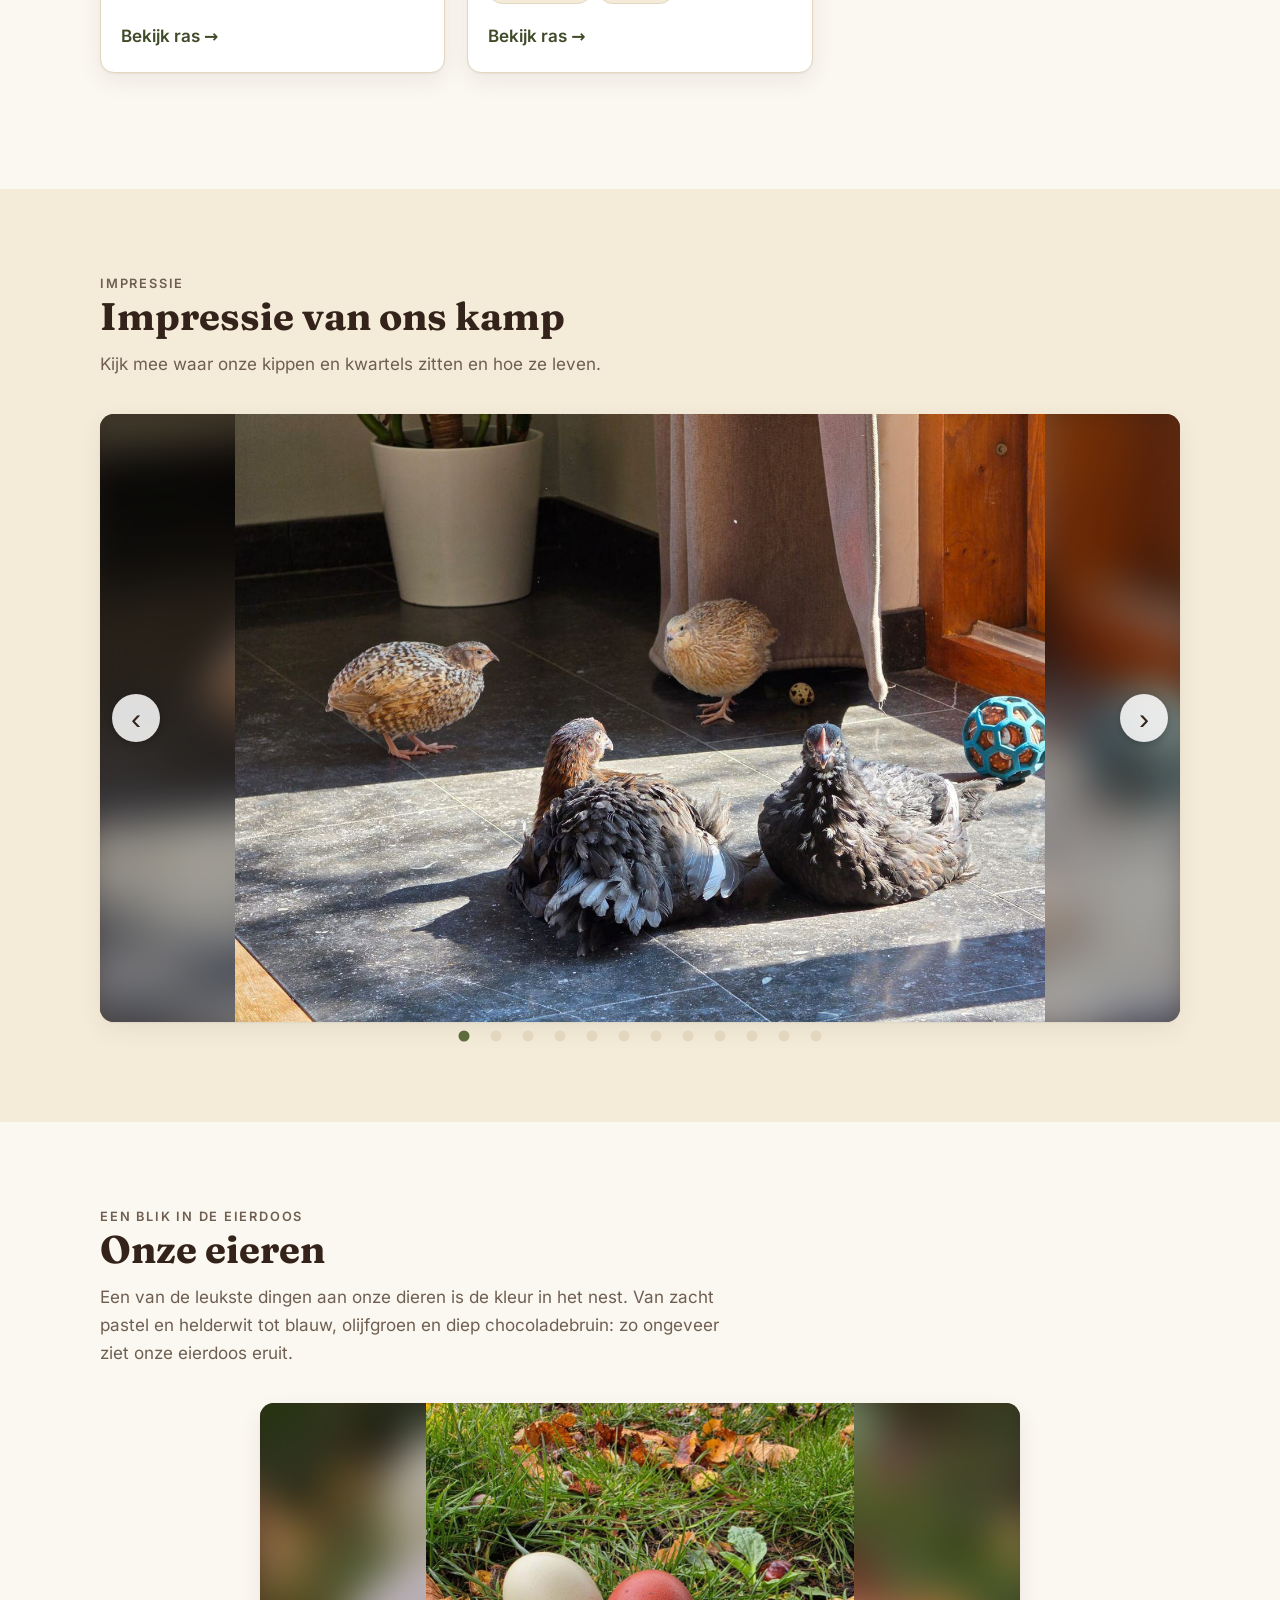
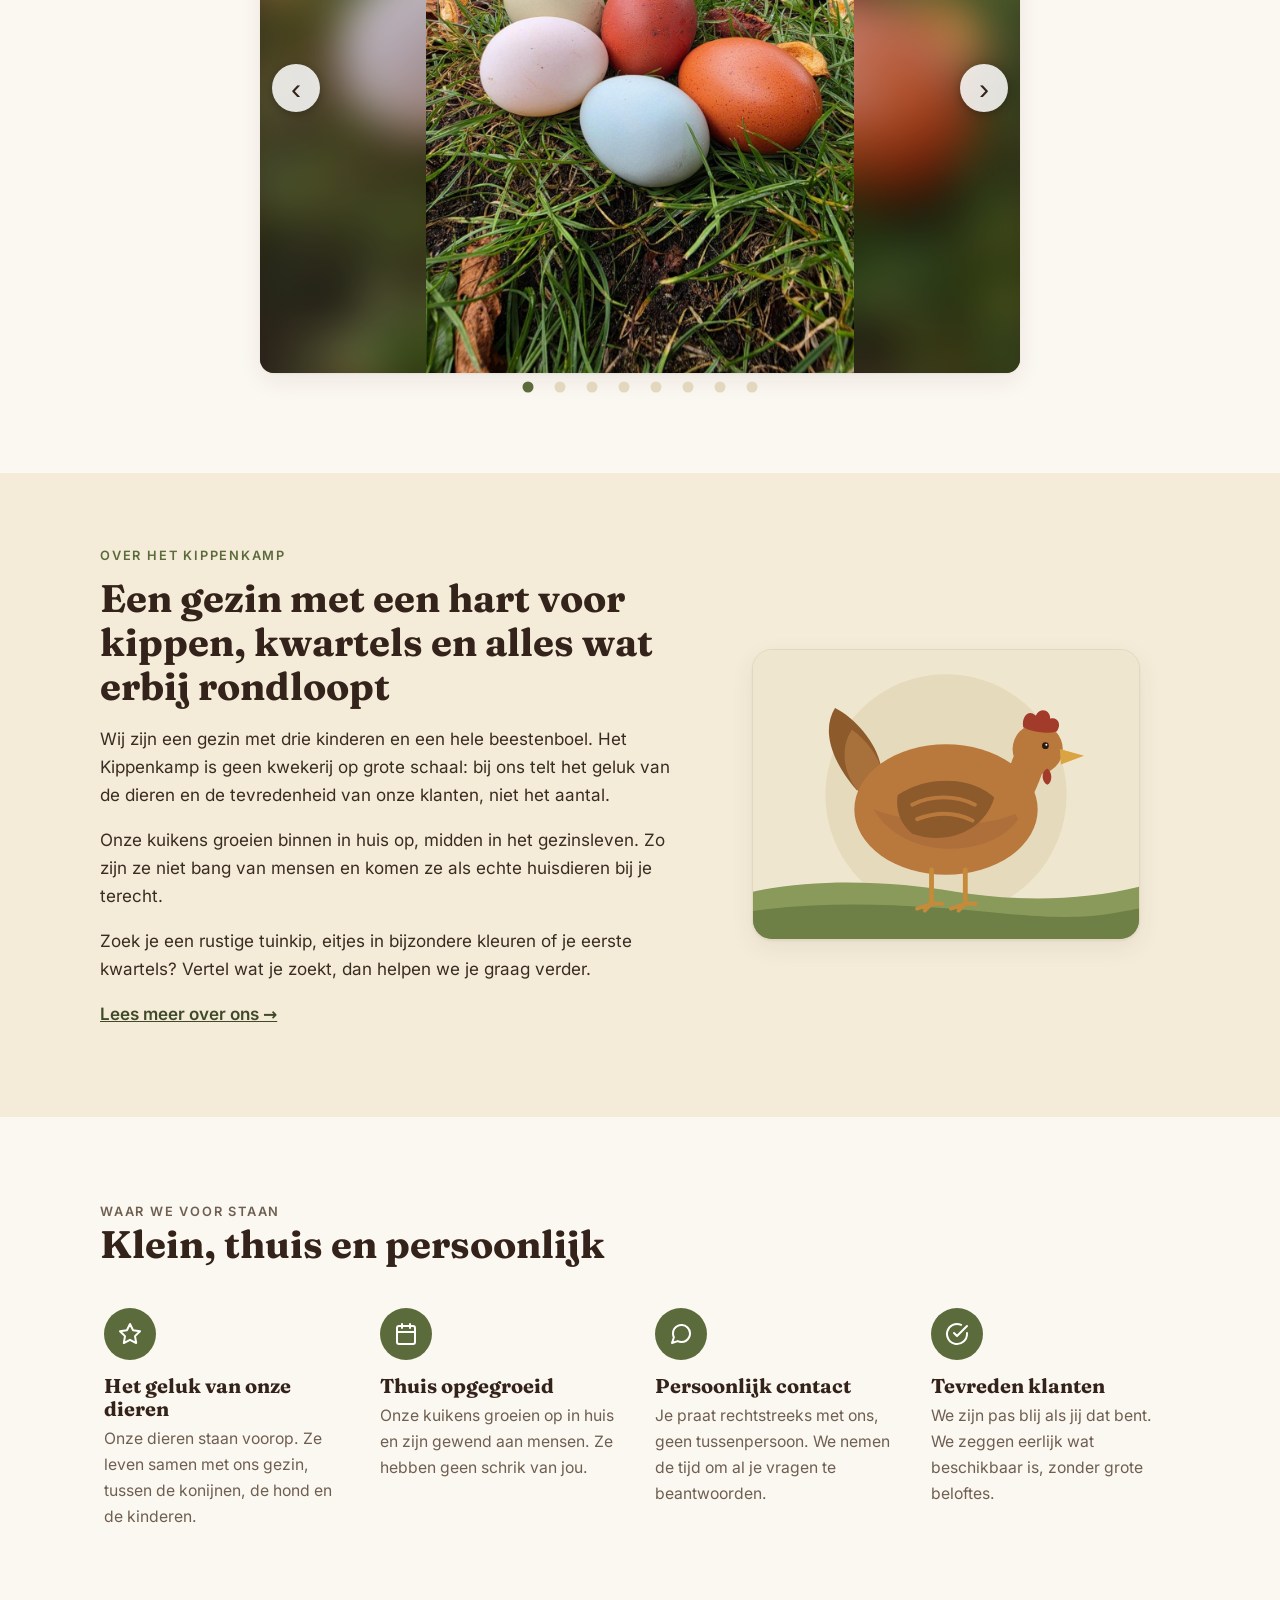
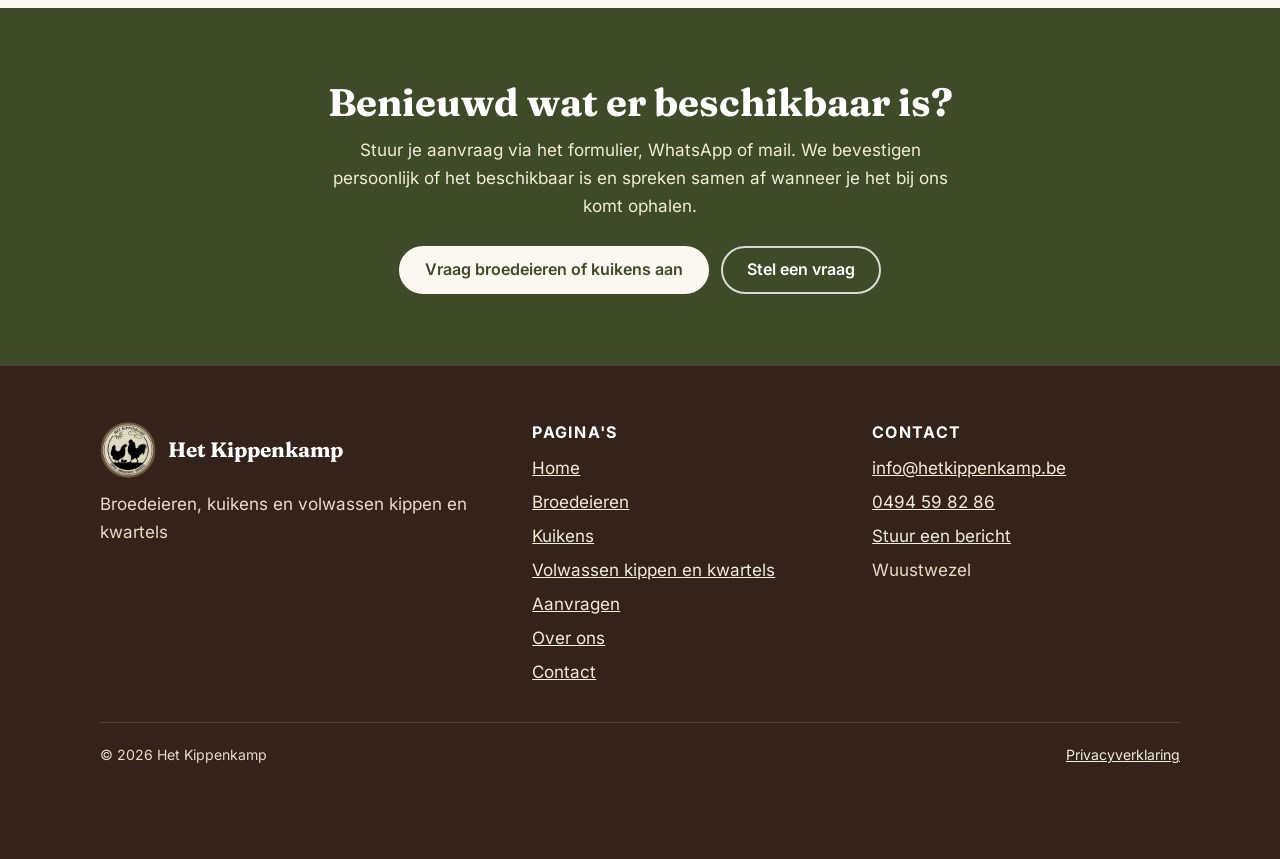
==== commit 4a4e3da3: "Aanbod op homepage korter en niet klikbaar; sneller laden (foto's lazy in slideshow, kleinere afbeel" ====
--- a/index.html
+++ b/index.html
@@ -67,10 +67,9 @@
   <div class="wrap">
     <div class="section-head">
       <p class="eyebrow">Ons aanbod</p>
-      <h2>Wat zoek je?</h2>
+      <h2>Wat vind je bij ons?</h2>
     </div>
-    <div id="categorieen" class="grid cats"></div>
-    <noscript><p><a class="btn" href="aanbod.html">Bekijk het volledige aanbod</a></p></noscript>
+    <div id="categorieen" class="aanbod-kort"></div>
   </div>
 </section>
 
--- a/style.css
+++ b/style.css
@@ -407,3 +407,10 @@
   .js .main-nav .submenu { position: static; box-shadow: none; border: 0; border-left: 3px solid var(--line); border-radius: 0; margin: 2px 0 6px 14px; padding: 0 0 0 6px; min-width: 0; }
   .js .main-nav .submenu a { padding: 11px 12px; font-size: 1rem; }
 }
+
+/* Korte opsomming van het aanbod (homepage, niet klikbaar) */
+.aanbod-kort { display: grid; grid-template-columns: repeat(3, 1fr); gap: 16px; }
+.aanbod-punt { background: #fff; border: 1px solid var(--line); border-radius: 16px; padding: 20px 22px; }
+.aanbod-punt h3 { margin: 0 0 6px; font-size: 1.2rem; }
+.aanbod-punt p { margin: 0; color: var(--muted); }
+@media (max-width: 760px) { .aanbod-kort { grid-template-columns: 1fr; } }
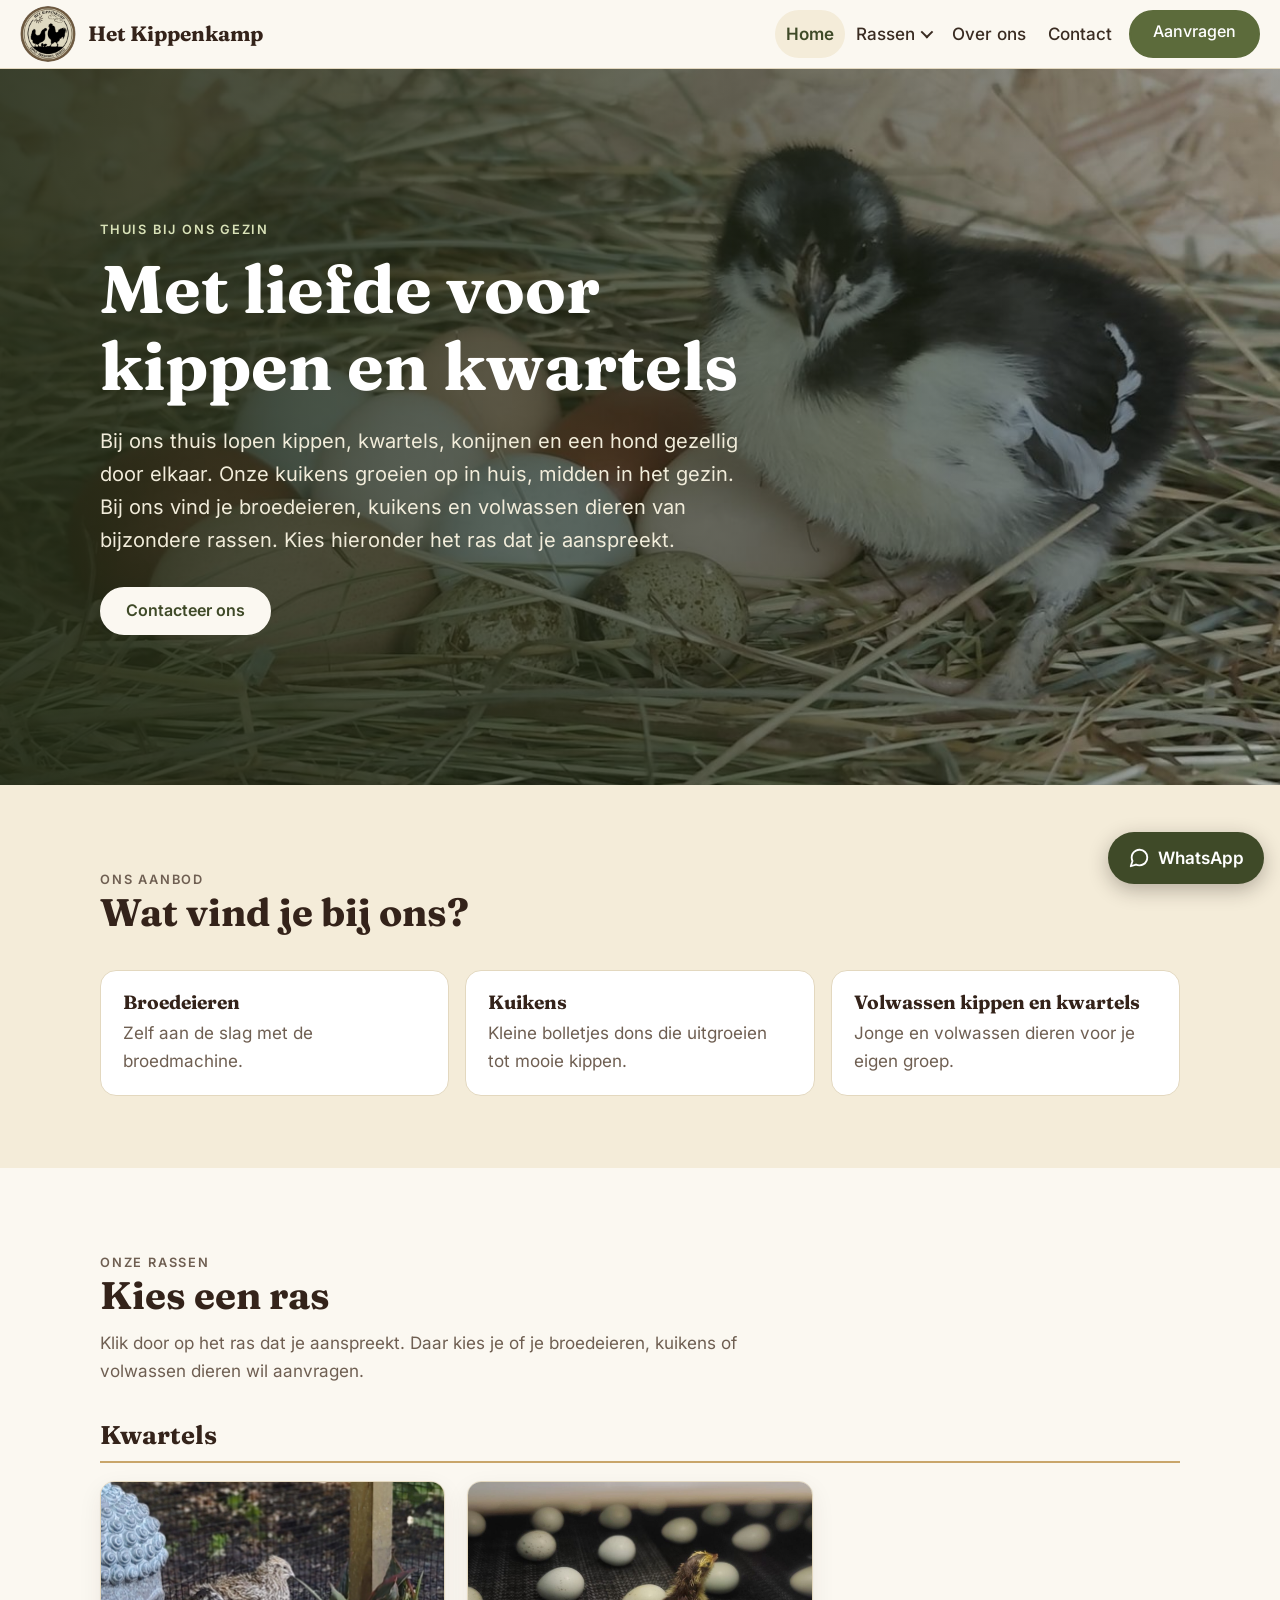
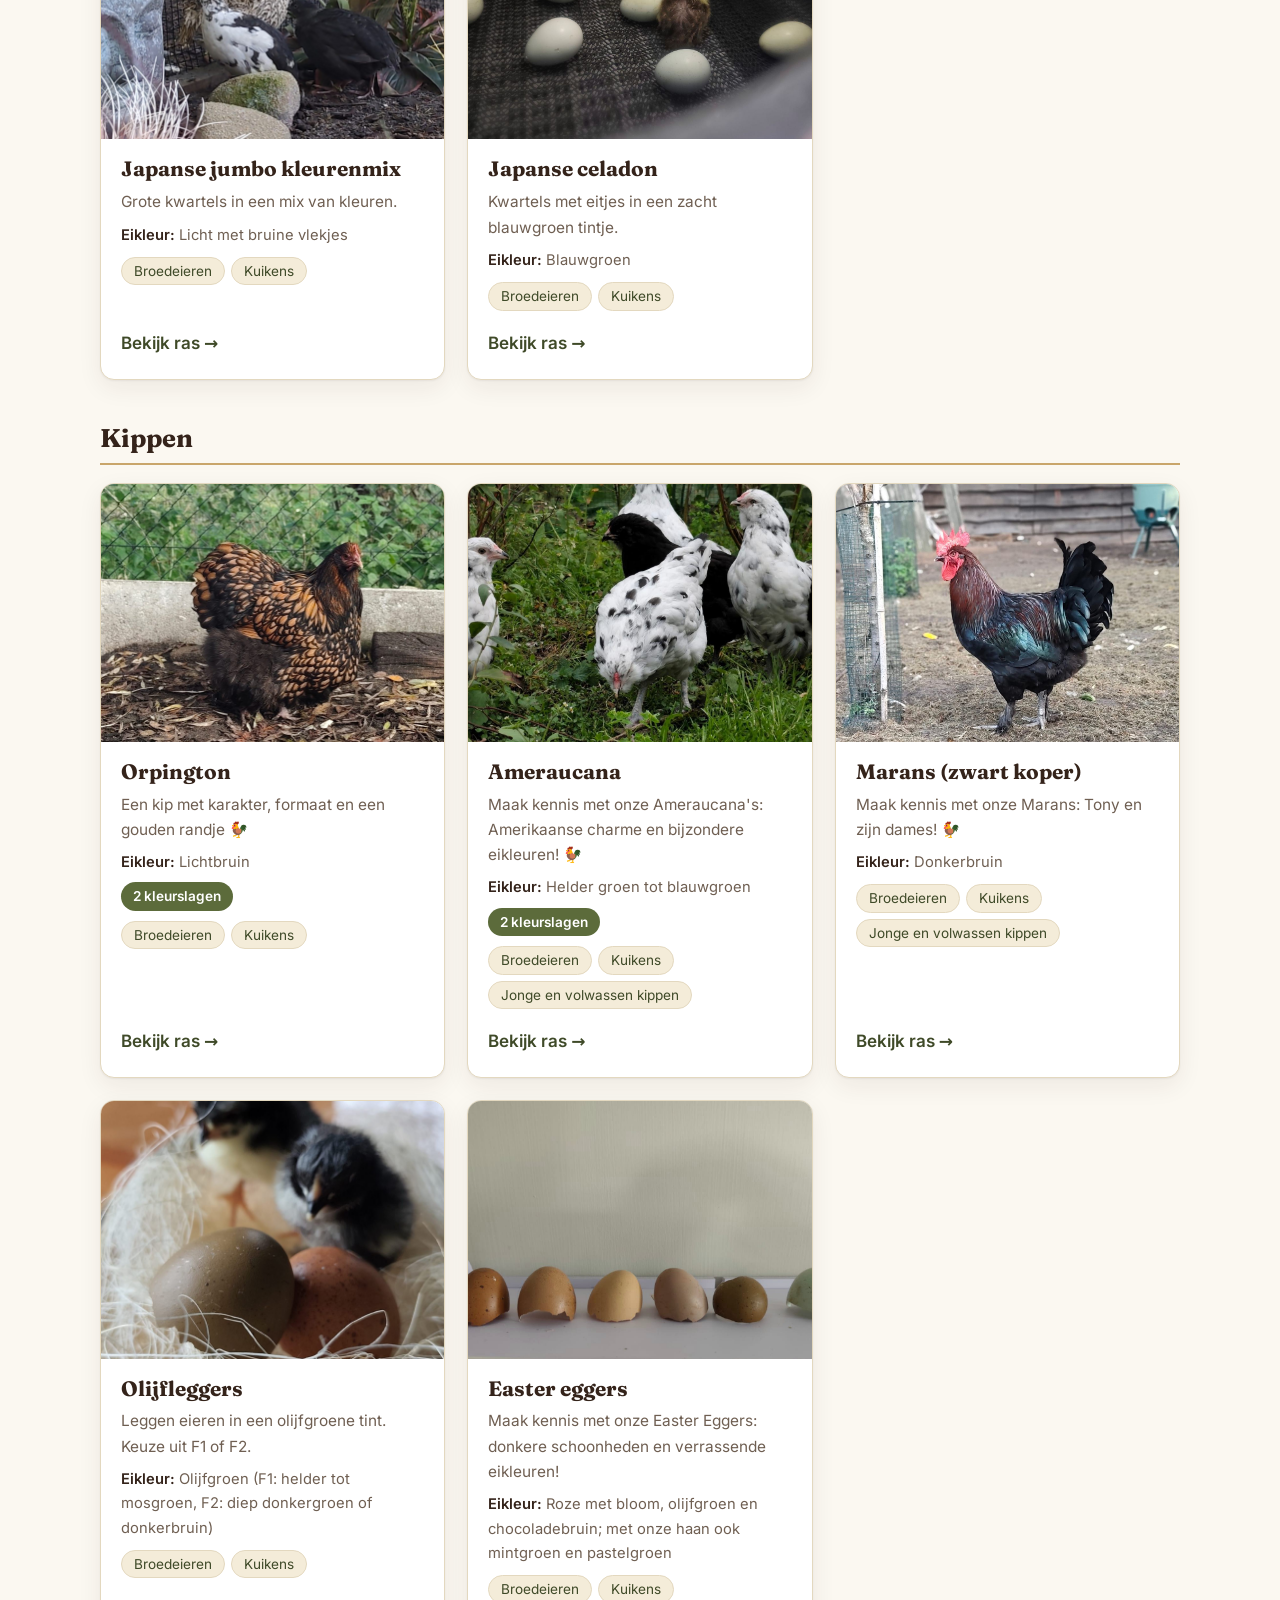
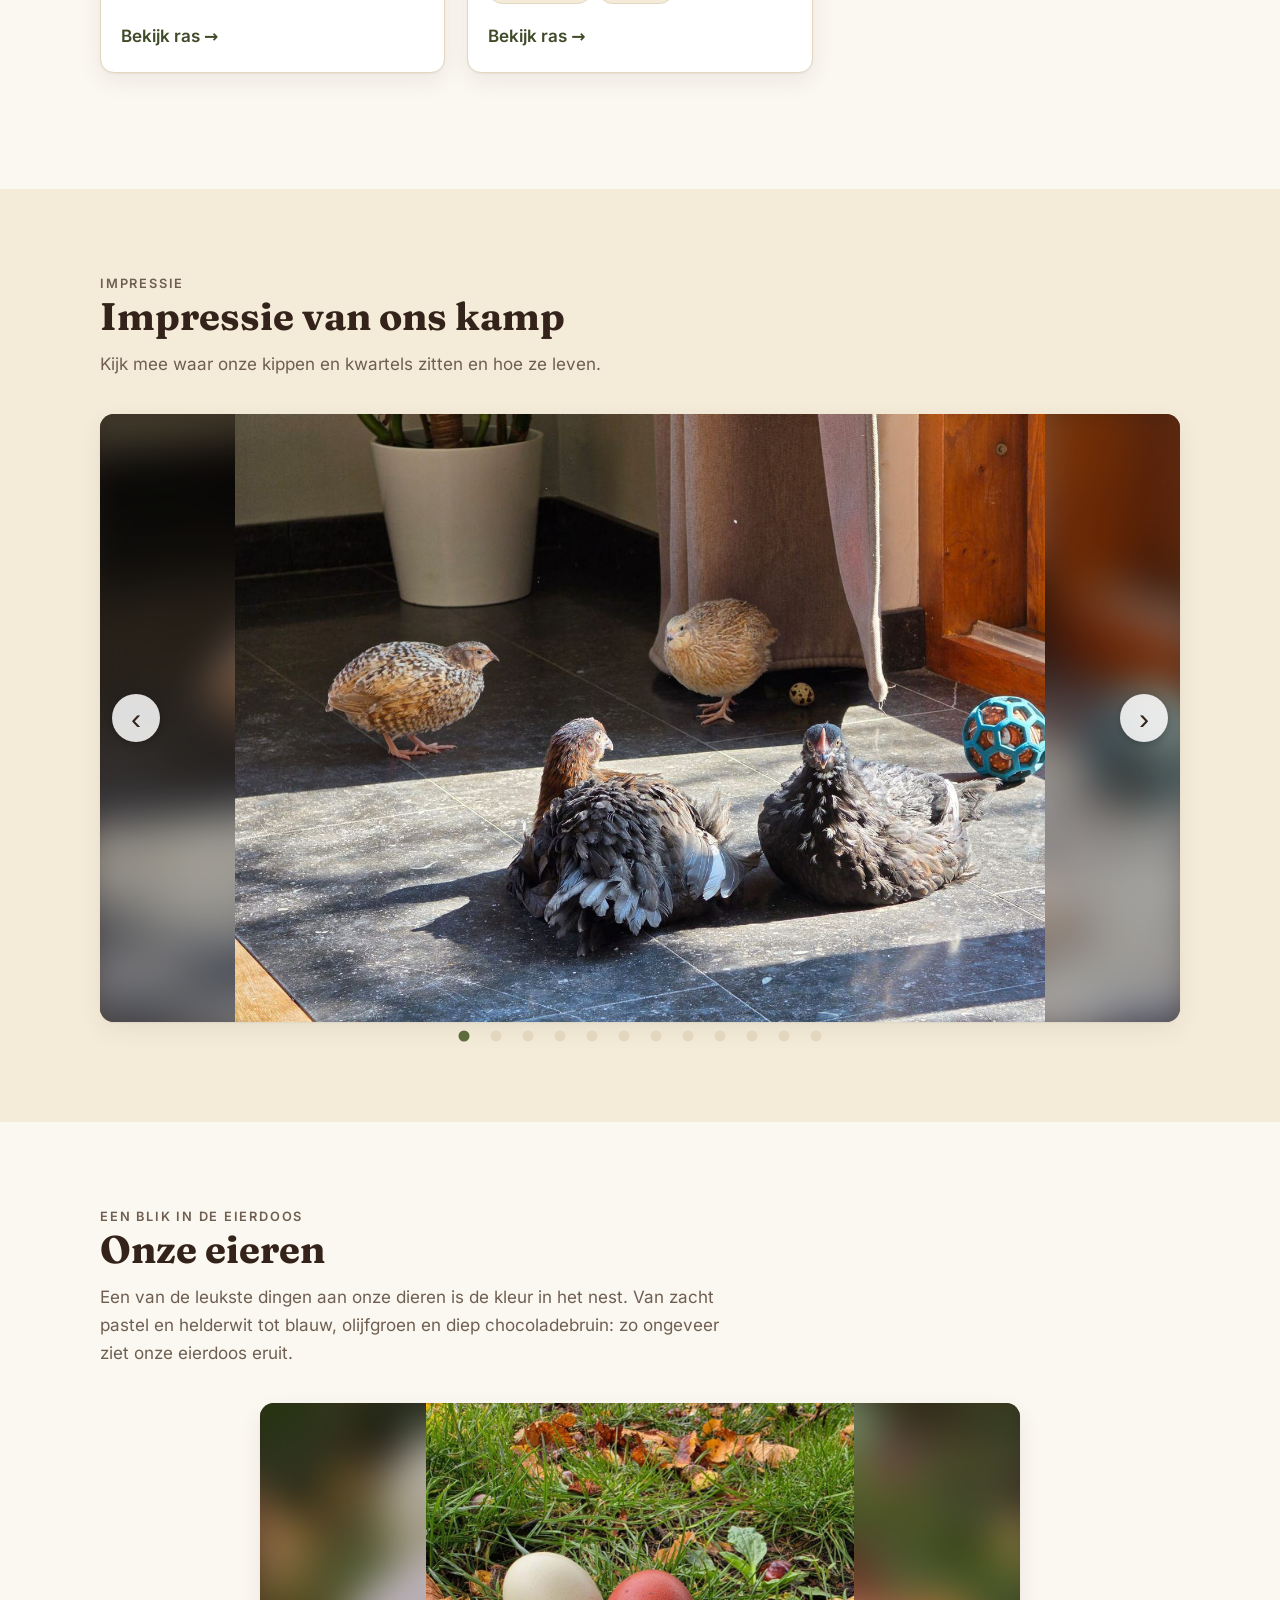
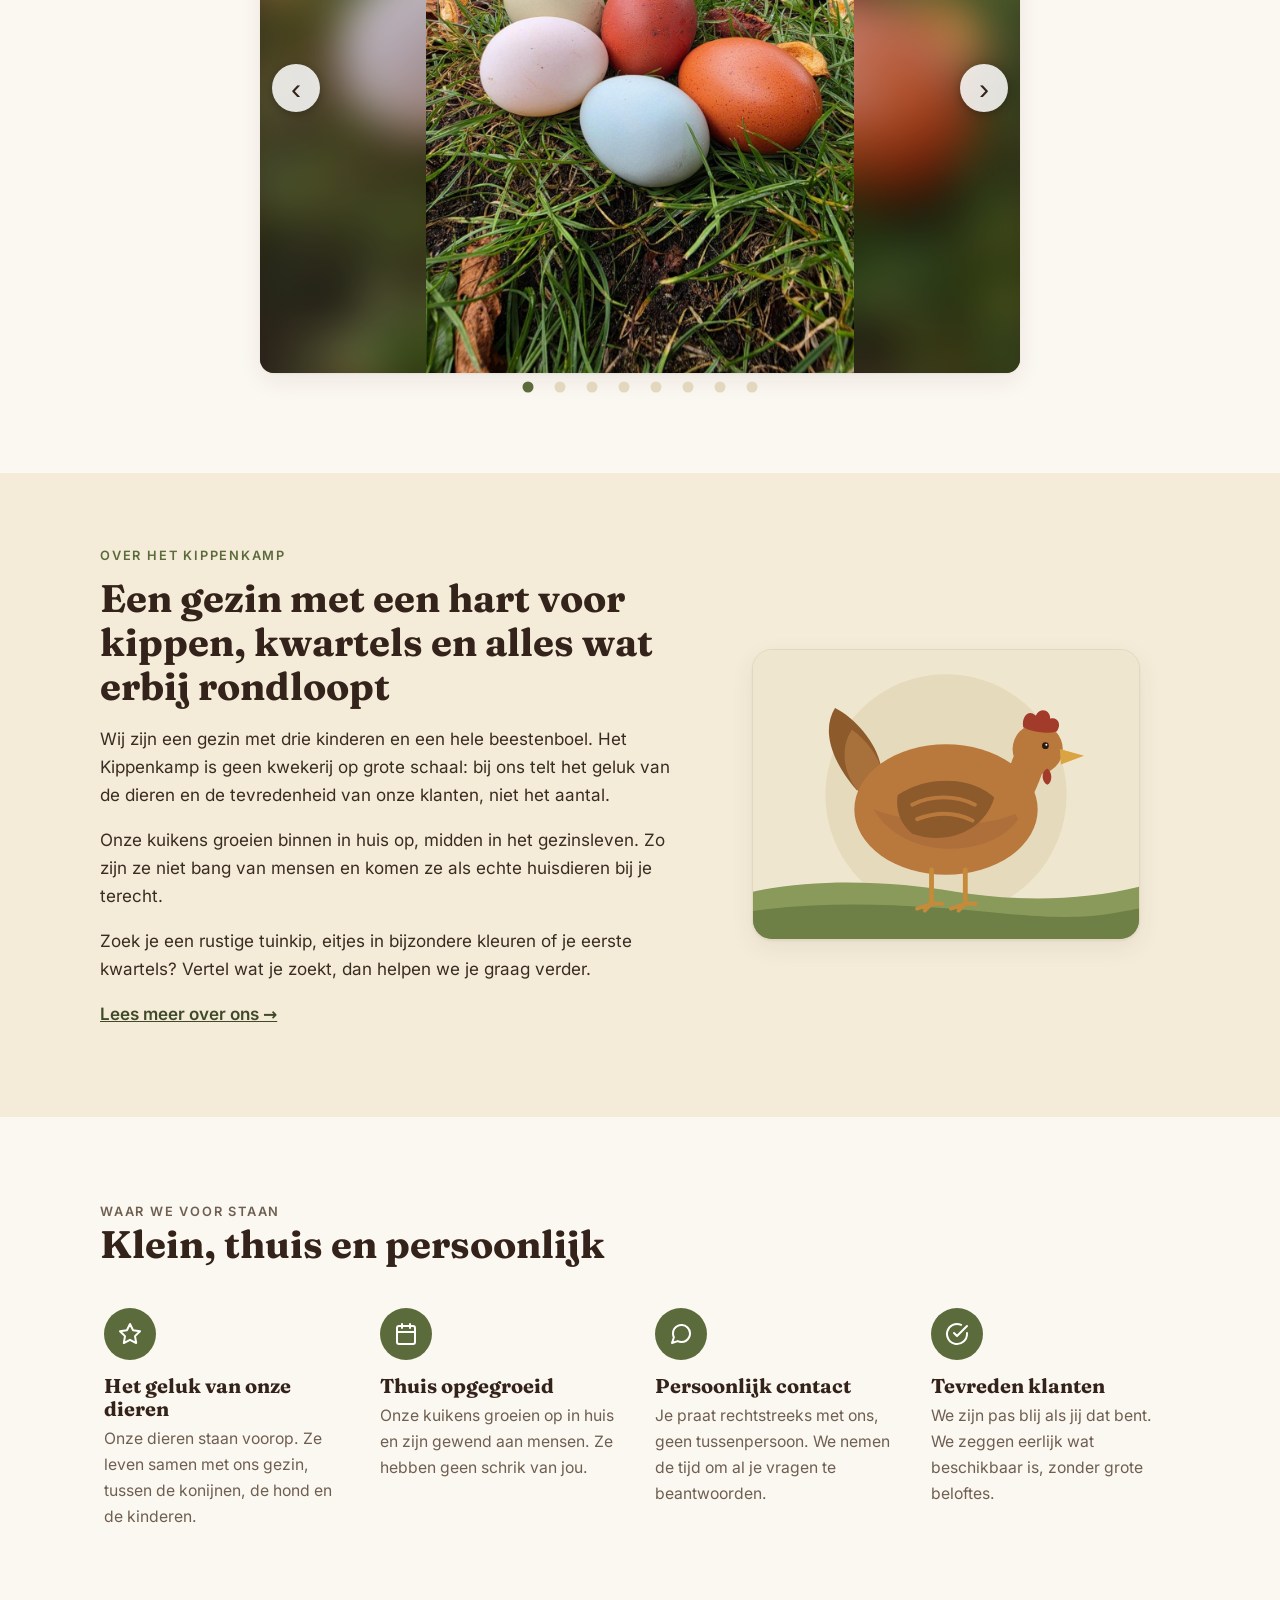
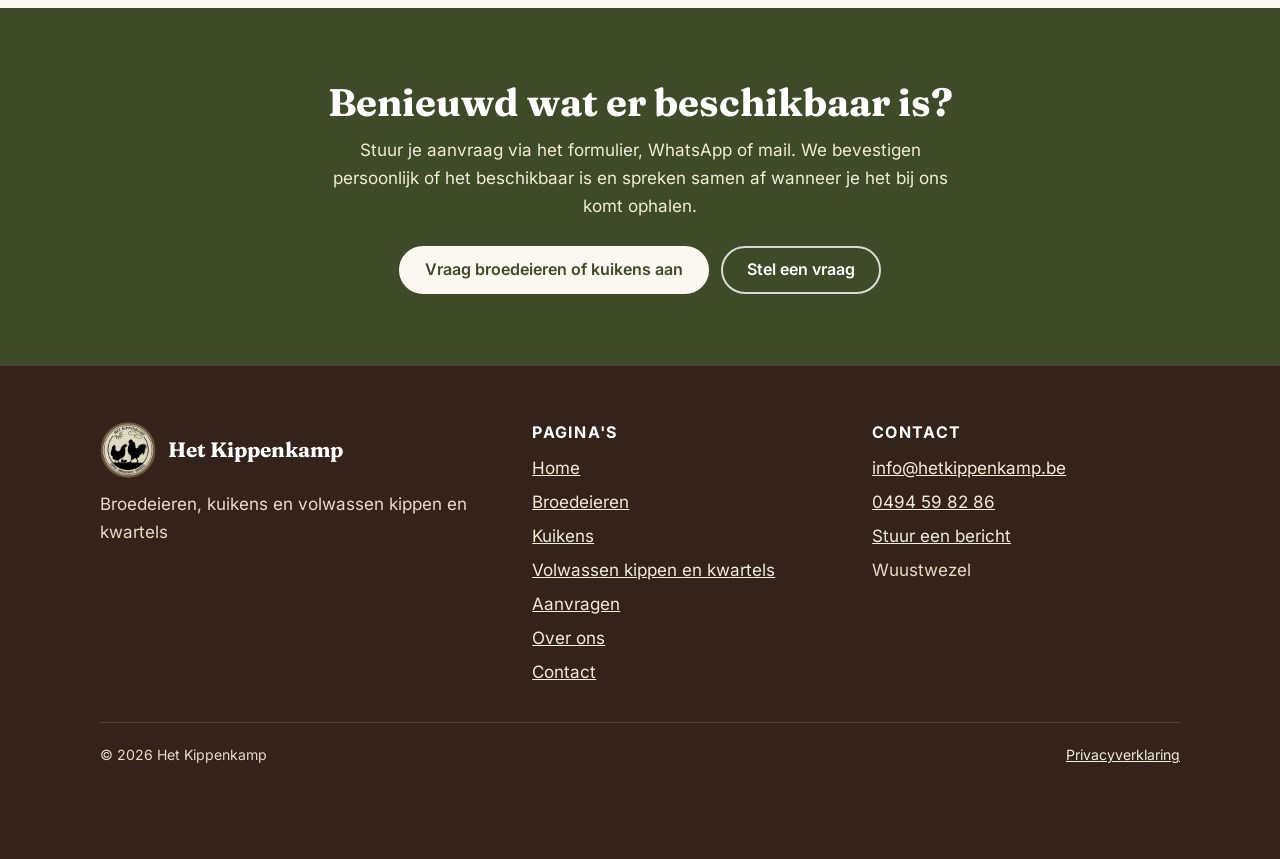
==== commit a14f4522: "Menu: Broedeieren, Kuikens en Volwassen verwijderd Co-Authored-By: Claude Sonnet 5.5 <noreply@anthro" ====
--- a/index.html
+++ b/index.html
@@ -38,9 +38,6 @@
     <nav class="main-nav" id="hoofdmenu" aria-label="Hoofdmenu">
       <ul>
         <li><a href="index.html" aria-current="page">Home</a></li>
-        <li><a href="aanbod.html#broedeieren">Broedeieren</a></li>
-        <li><a href="aanbod.html#kuikens">Kuikens</a></li>
-        <li><a href="aanbod.html#volwassen">Volwassen kippen en kwartels</a></li>
         <li><a href="over-ons.html">Over ons</a></li>
         <li><a href="contact.html">Contact</a></li>
         <li><a class="btn" href="aanvragen.html">Aanvragen</a></li>
--- a/style.css
+++ b/style.css
@@ -414,3 +414,9 @@
 .aanbod-punt h3 { margin: 0 0 6px; font-size: 1.2rem; }
 .aanbod-punt p { margin: 0; color: var(--muted); }
 @media (max-width: 760px) { .aanbod-kort { grid-template-columns: 1fr; } }
+
+/* Over ons */
+.over-tekst { max-width: 760px; }
+.over-tekst h2 { margin-bottom: 18px; }
+.kader { list-style: none; margin: 22px 0; padding: 22px 24px; background: var(--cream); border: 1px solid var(--line); border-radius: 16px; display: grid; gap: 14px; }
+.kader li { margin: 0; padding-left: 0; }
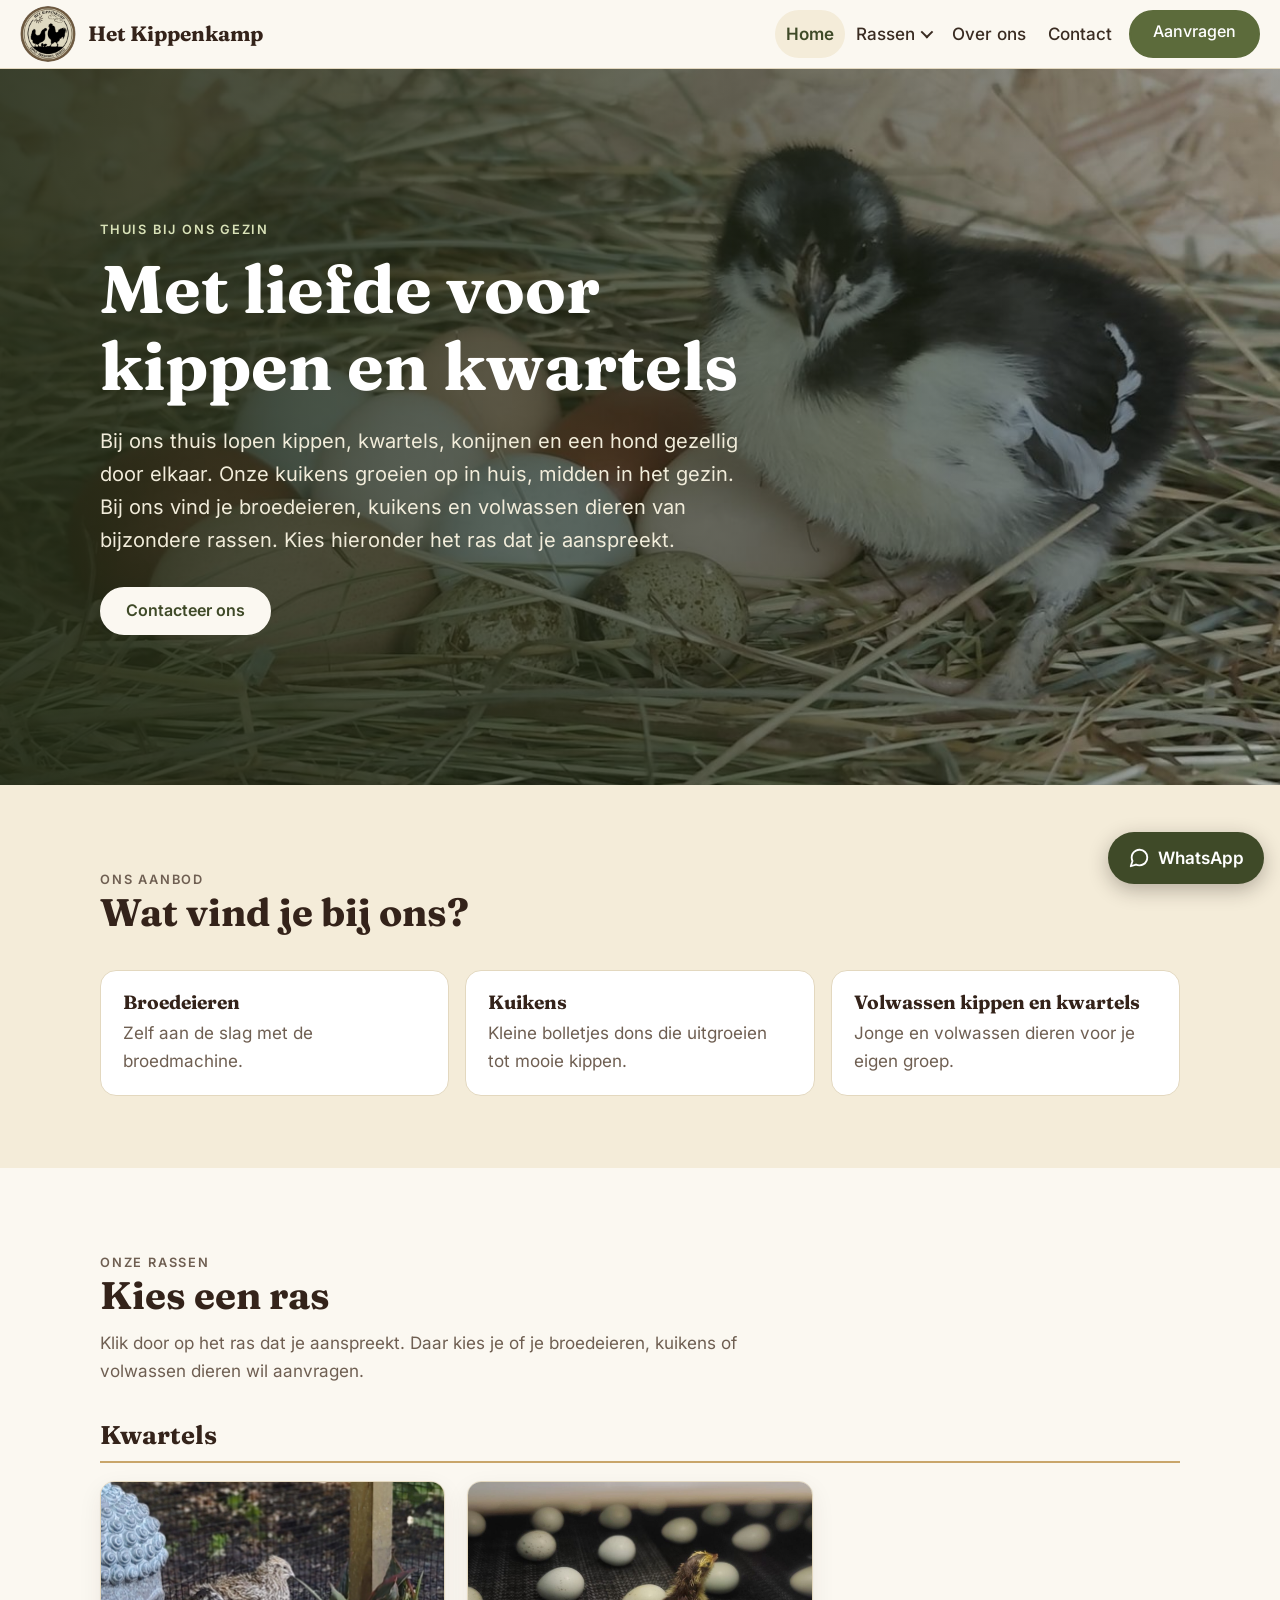
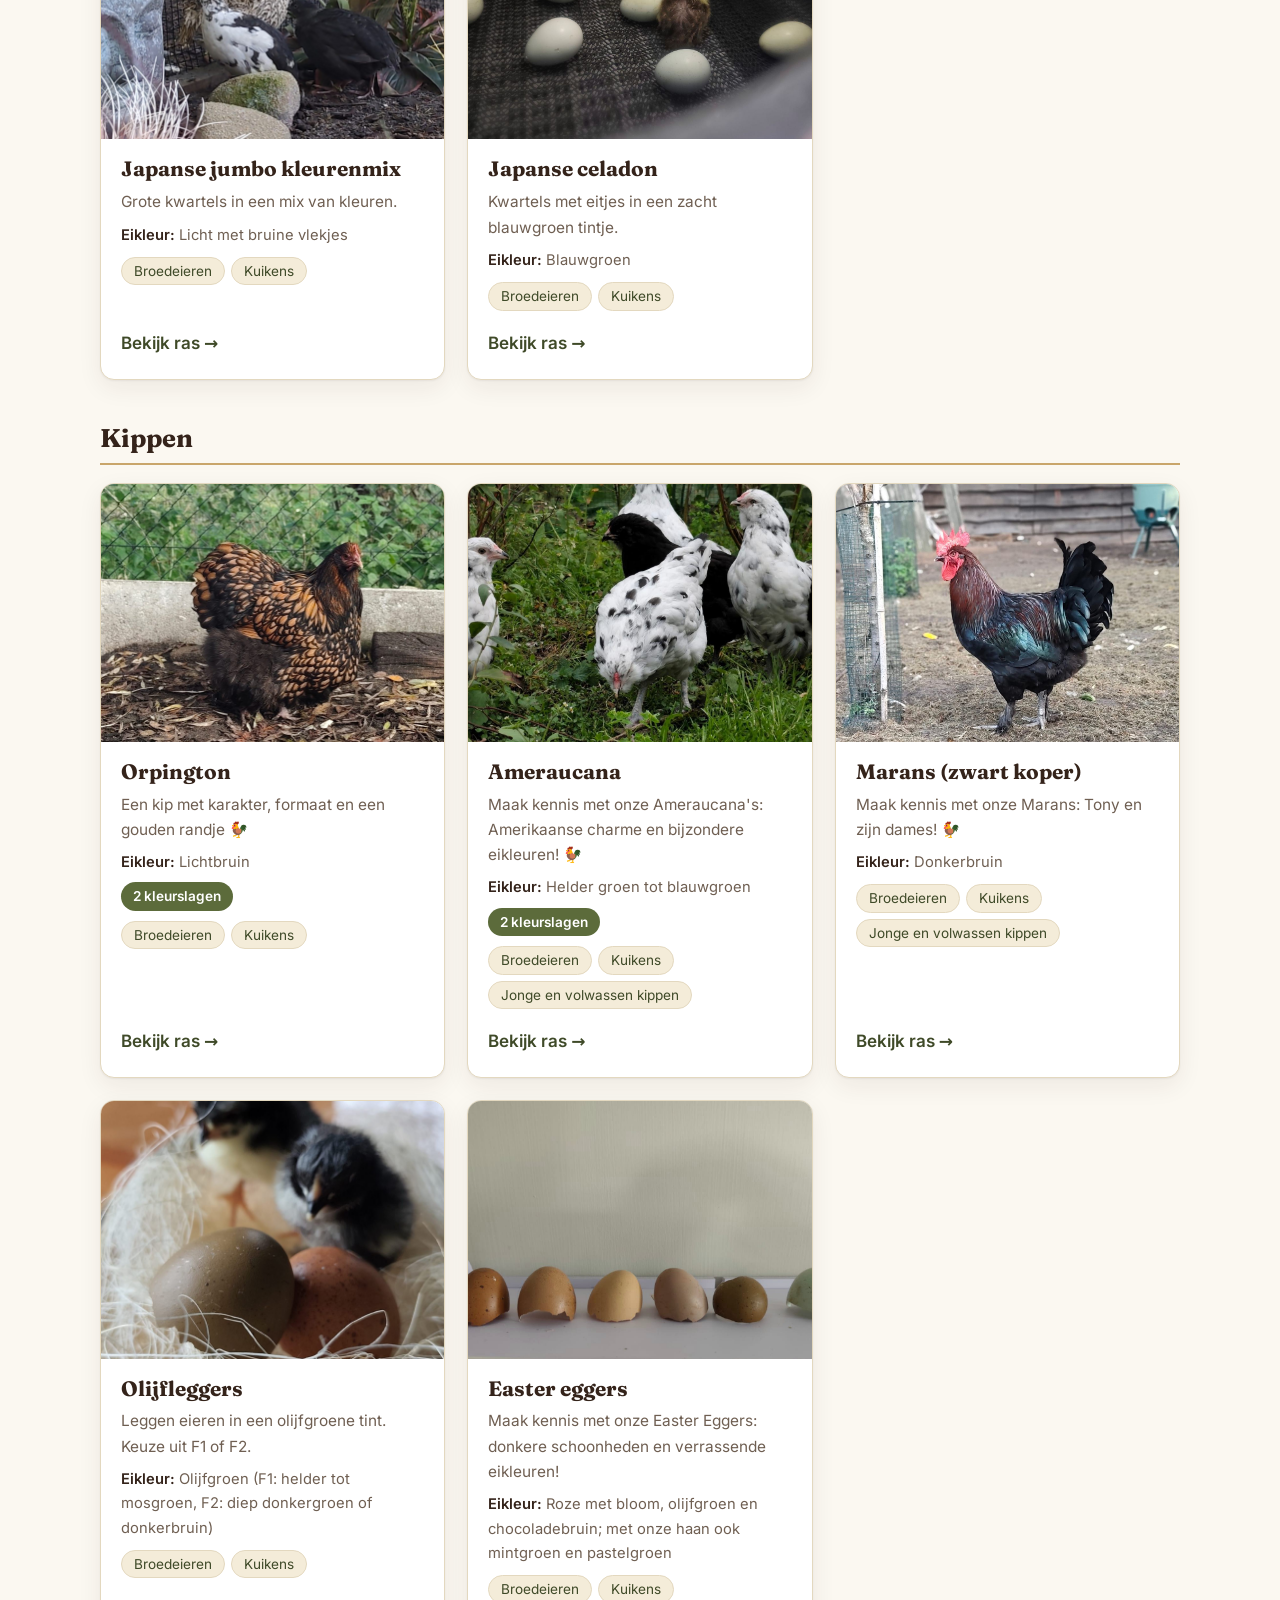
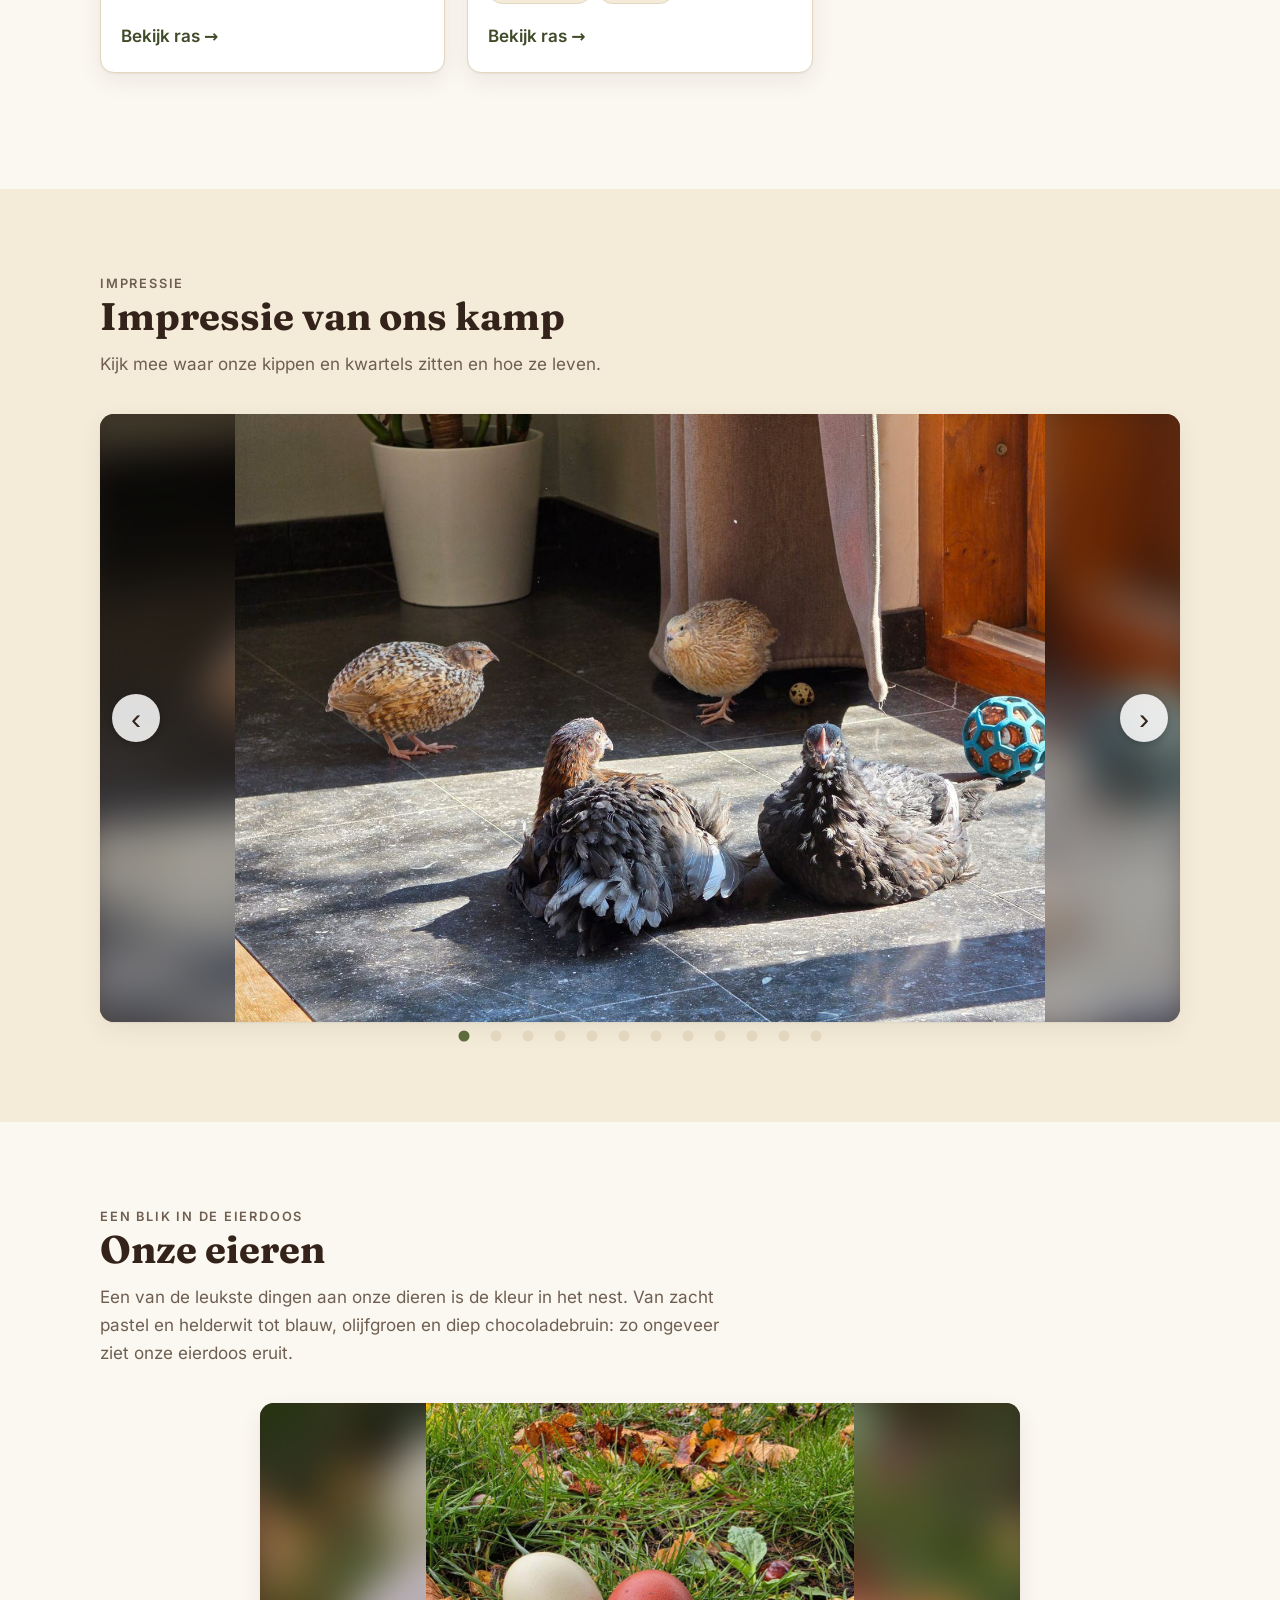
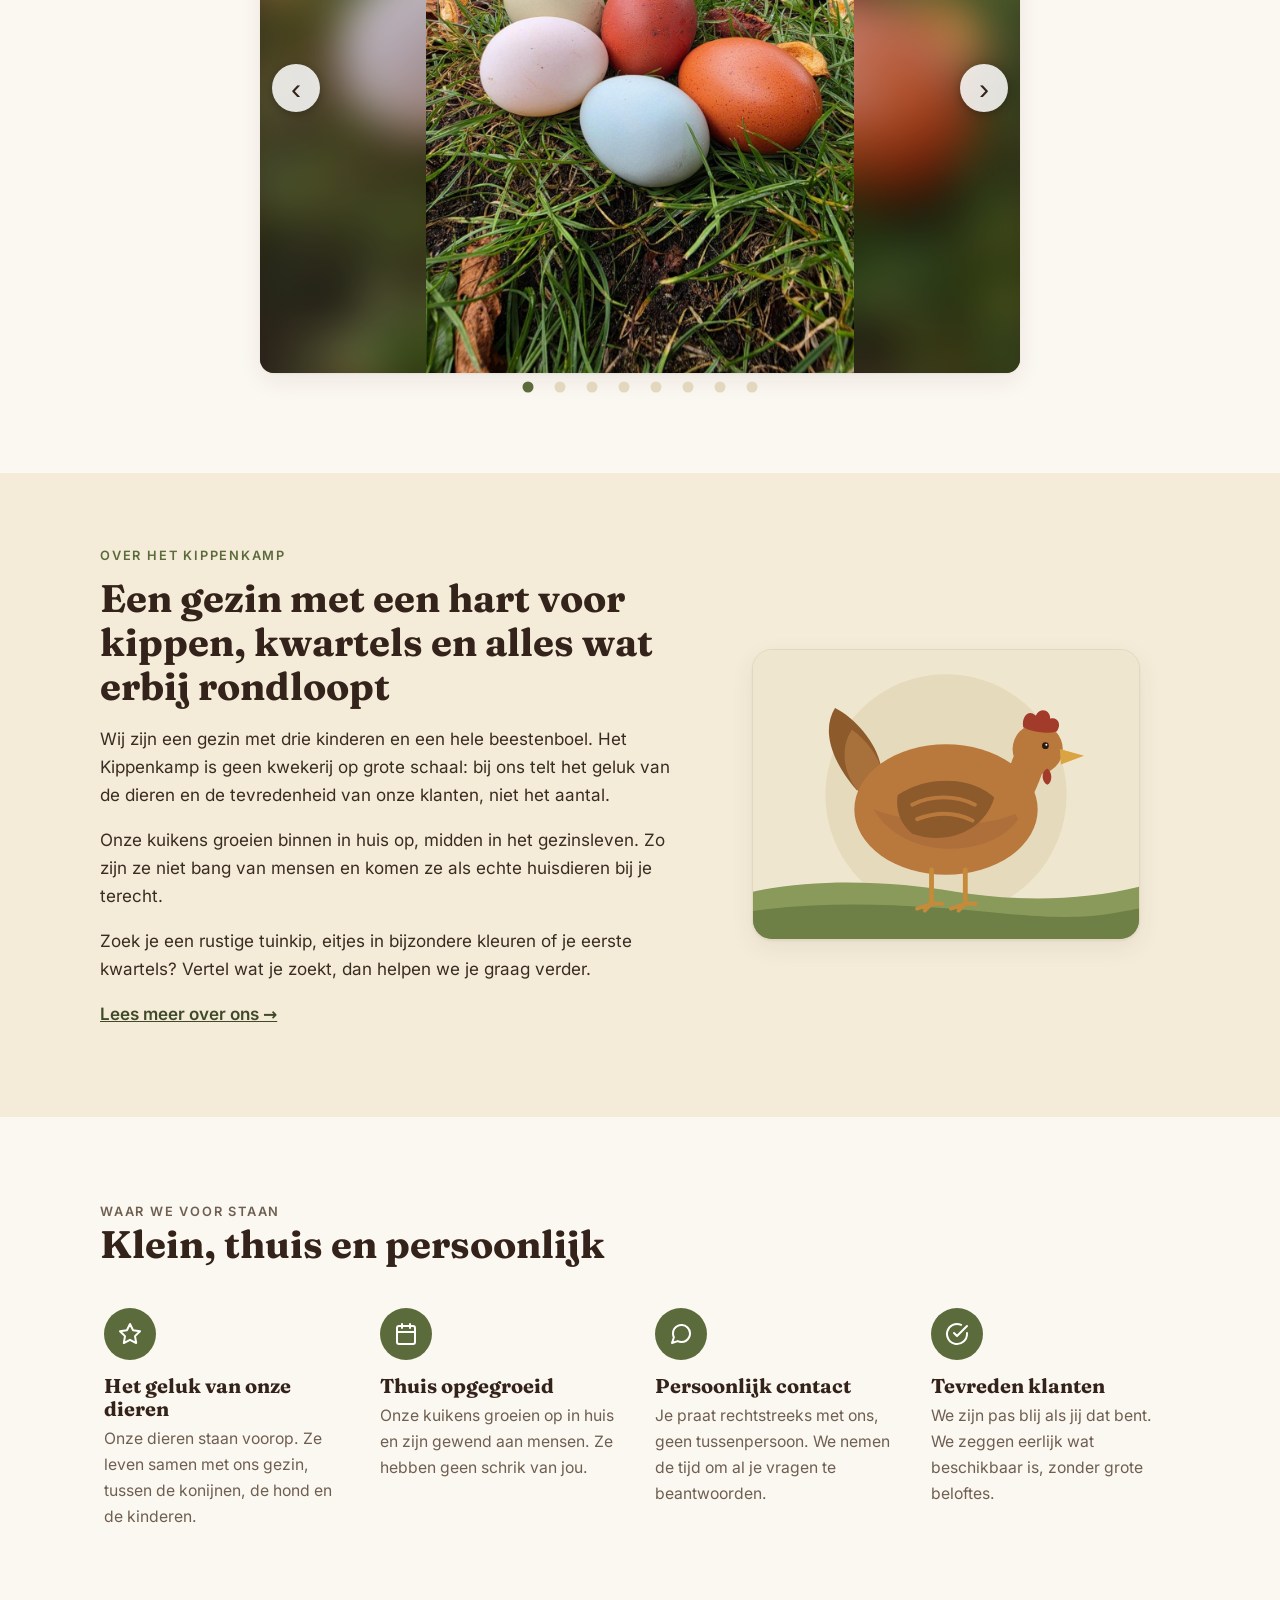
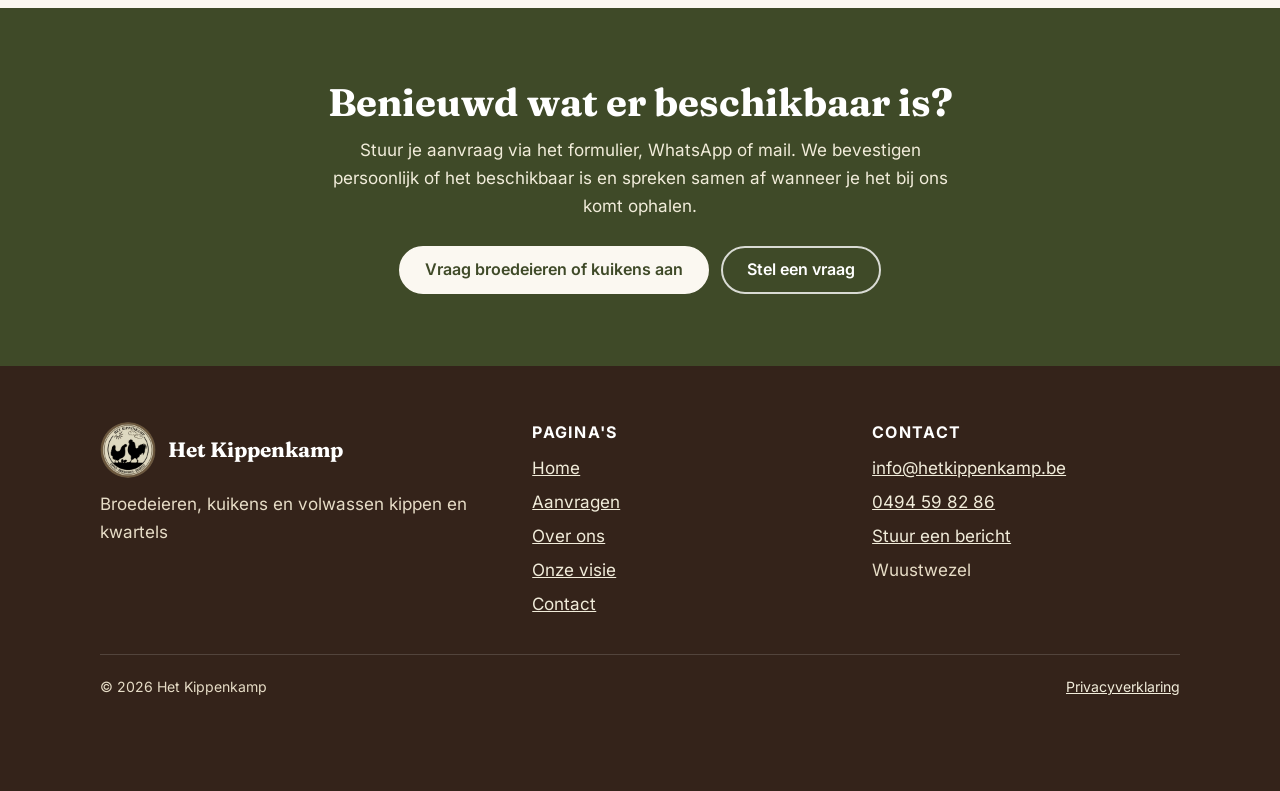
==== commit b3201835: "Voettekst: aanbodlinks weg; Over ons zonder 'komen kijken'; Onze visie als aparte pagina Co-Authored" ====
--- a/index.html
+++ b/index.html
@@ -171,11 +171,9 @@
         <h2>Pagina's</h2>
         <ul>
           <li><a href="index.html">Home</a></li>
-          <li><a href="aanbod.html#broedeieren">Broedeieren</a></li>
-          <li><a href="aanbod.html#kuikens">Kuikens</a></li>
-          <li><a href="aanbod.html#volwassen">Volwassen kippen en kwartels</a></li>
           <li><a href="aanvragen.html">Aanvragen</a></li>
           <li><a href="over-ons.html">Over ons</a></li>
+          <li><a href="visie.html">Onze visie</a></li>
           <li><a href="contact.html">Contact</a></li>
         </ul>
       </div>
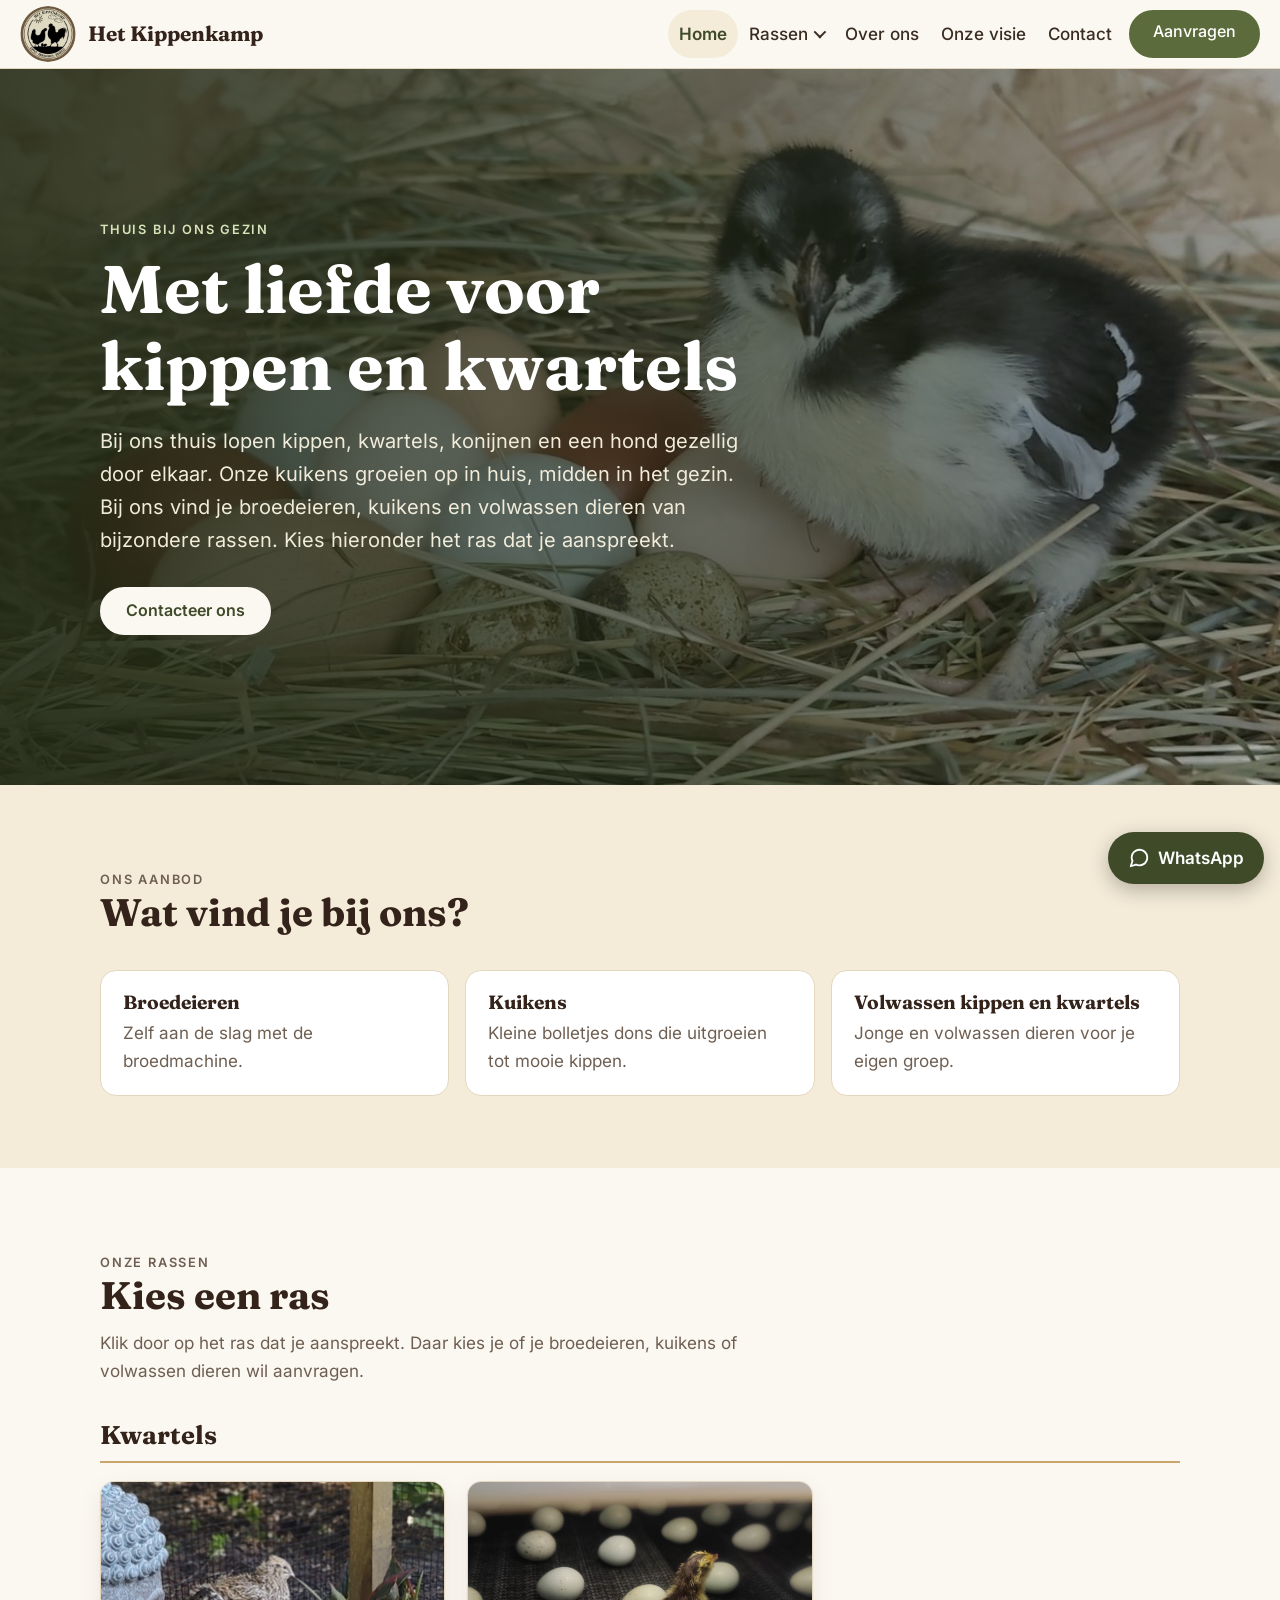
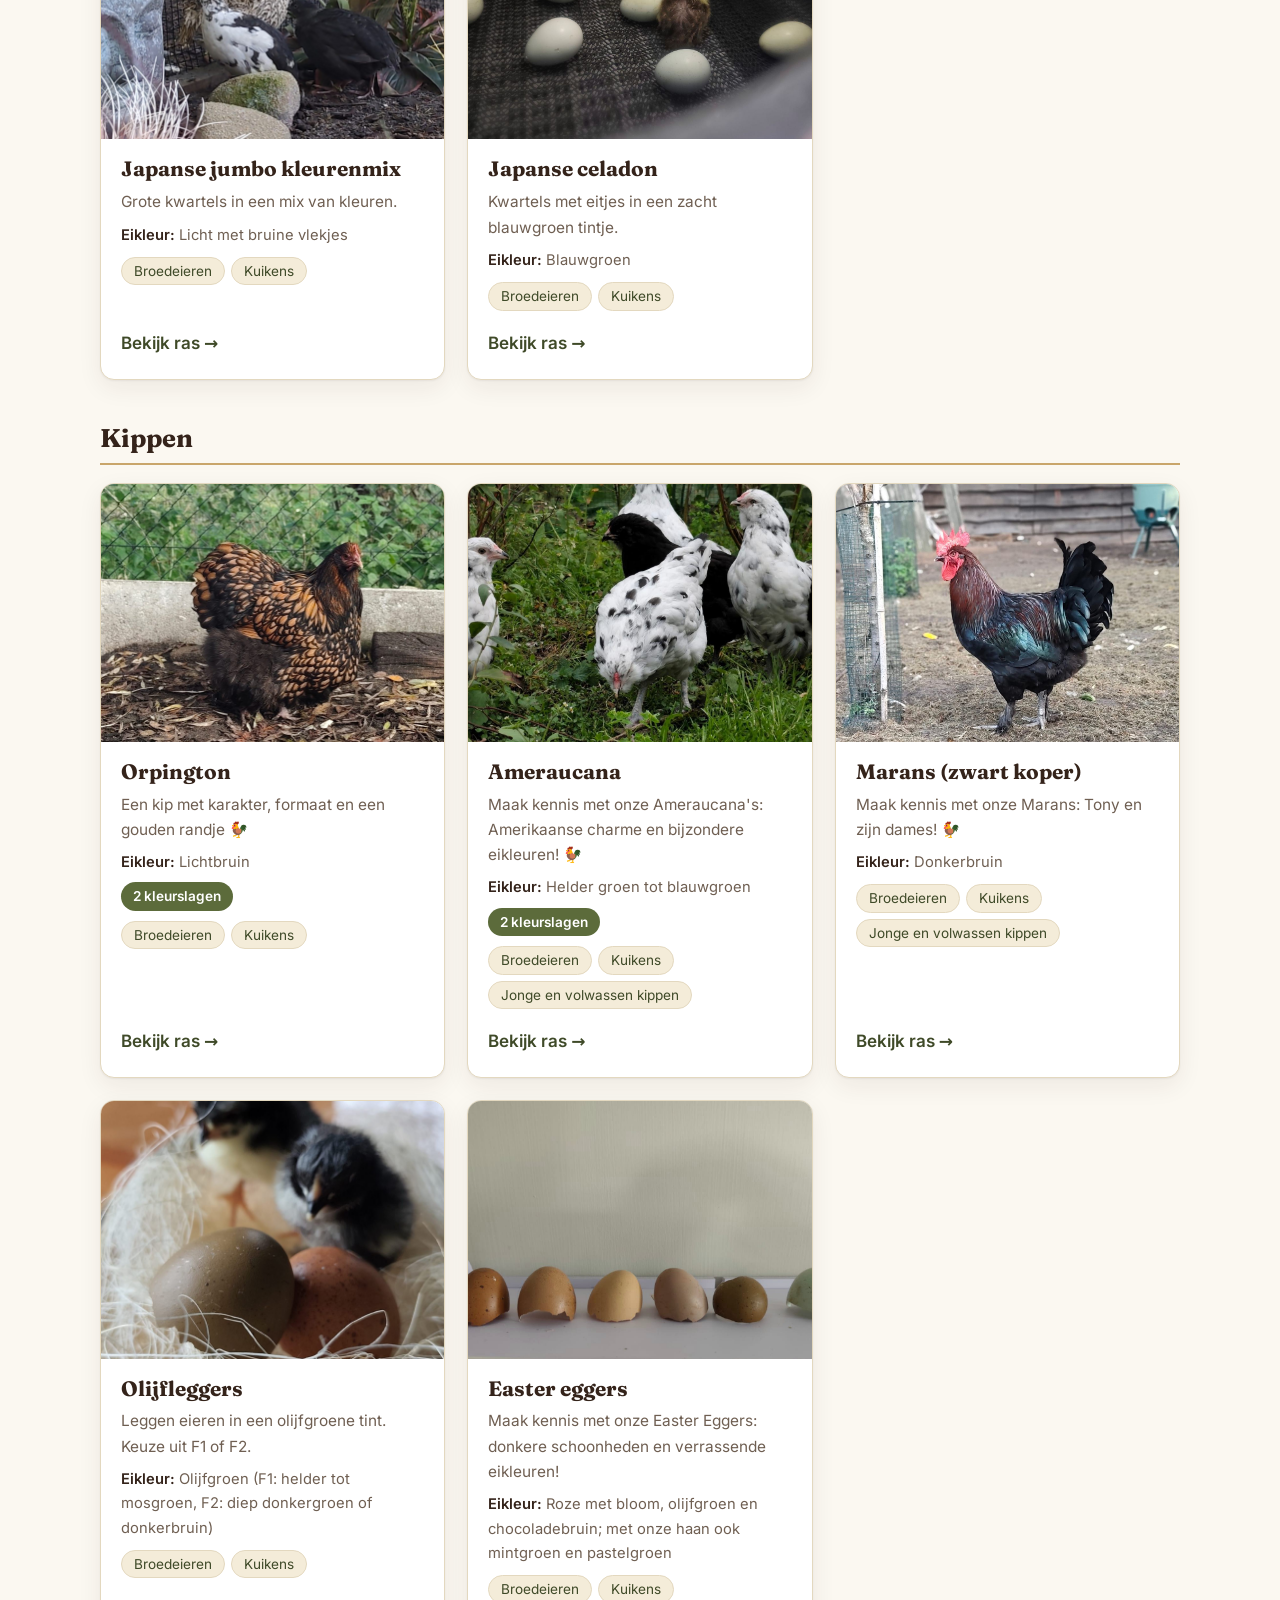
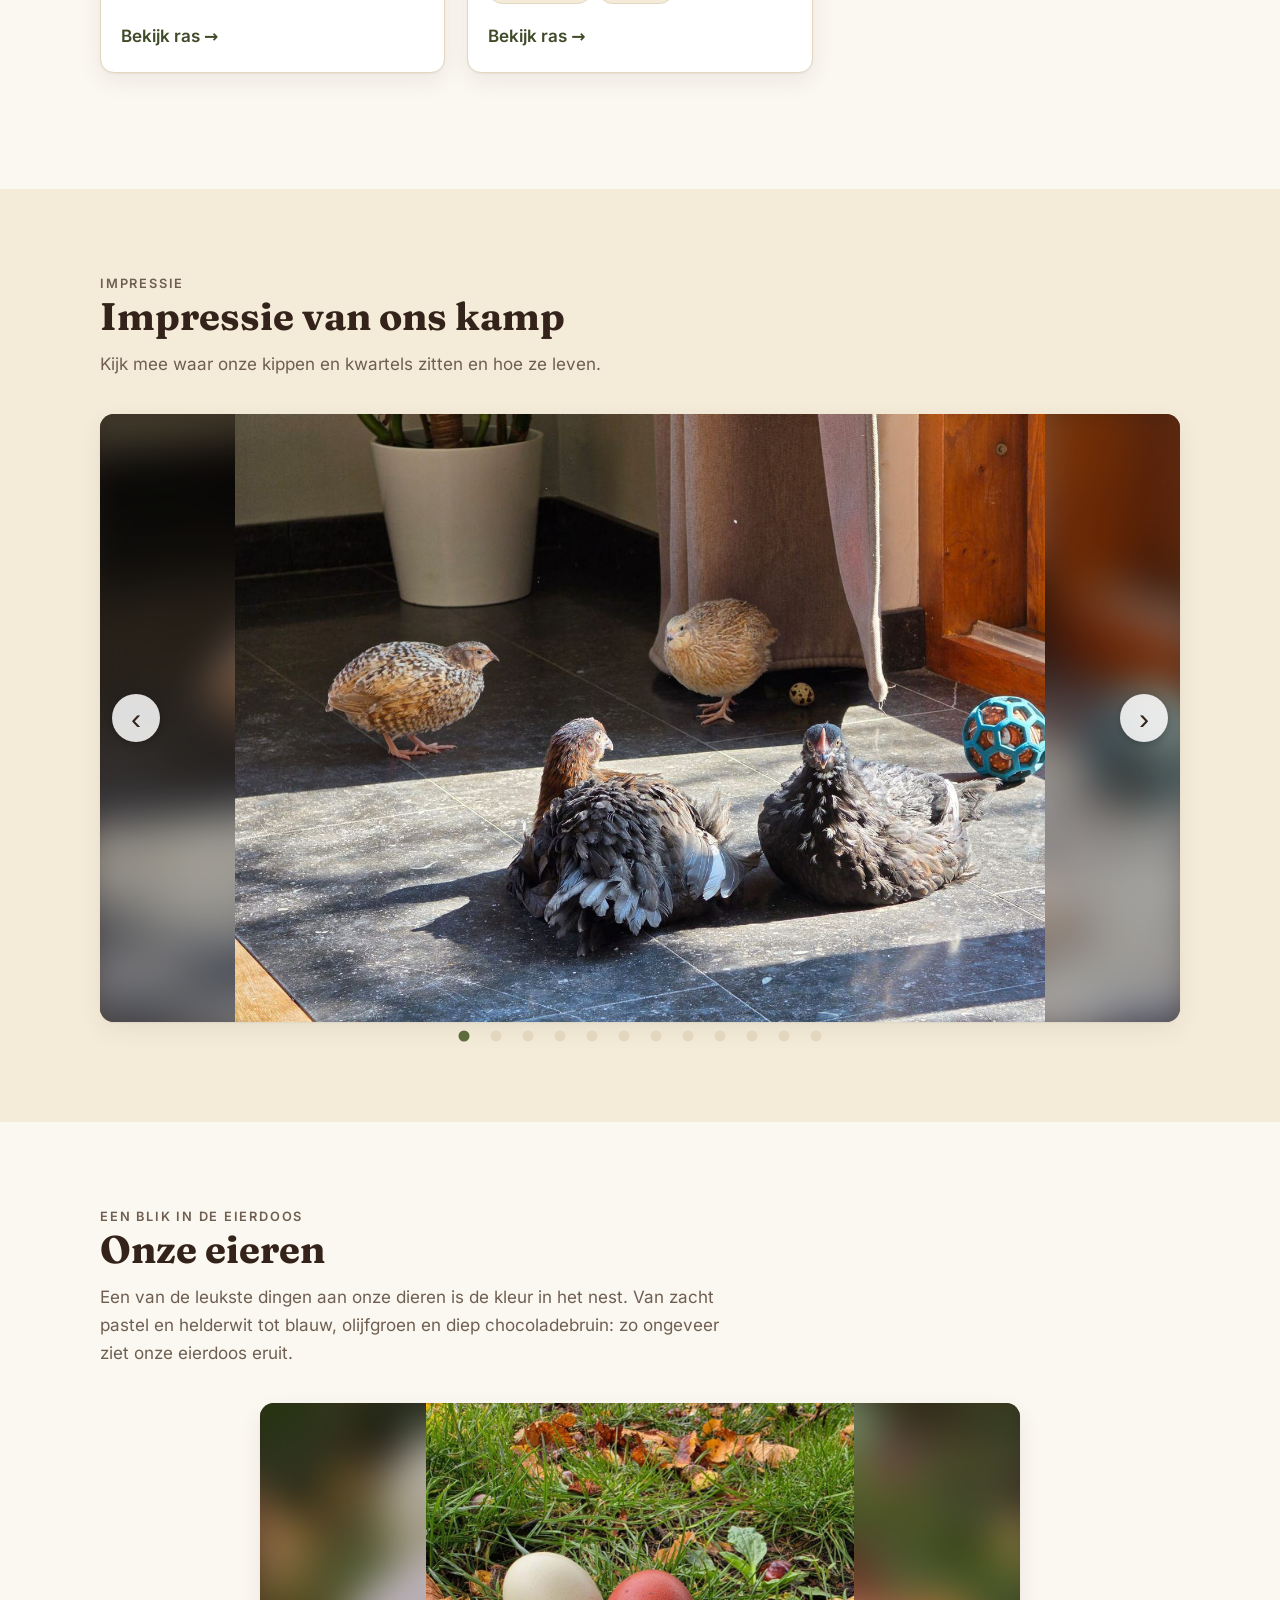
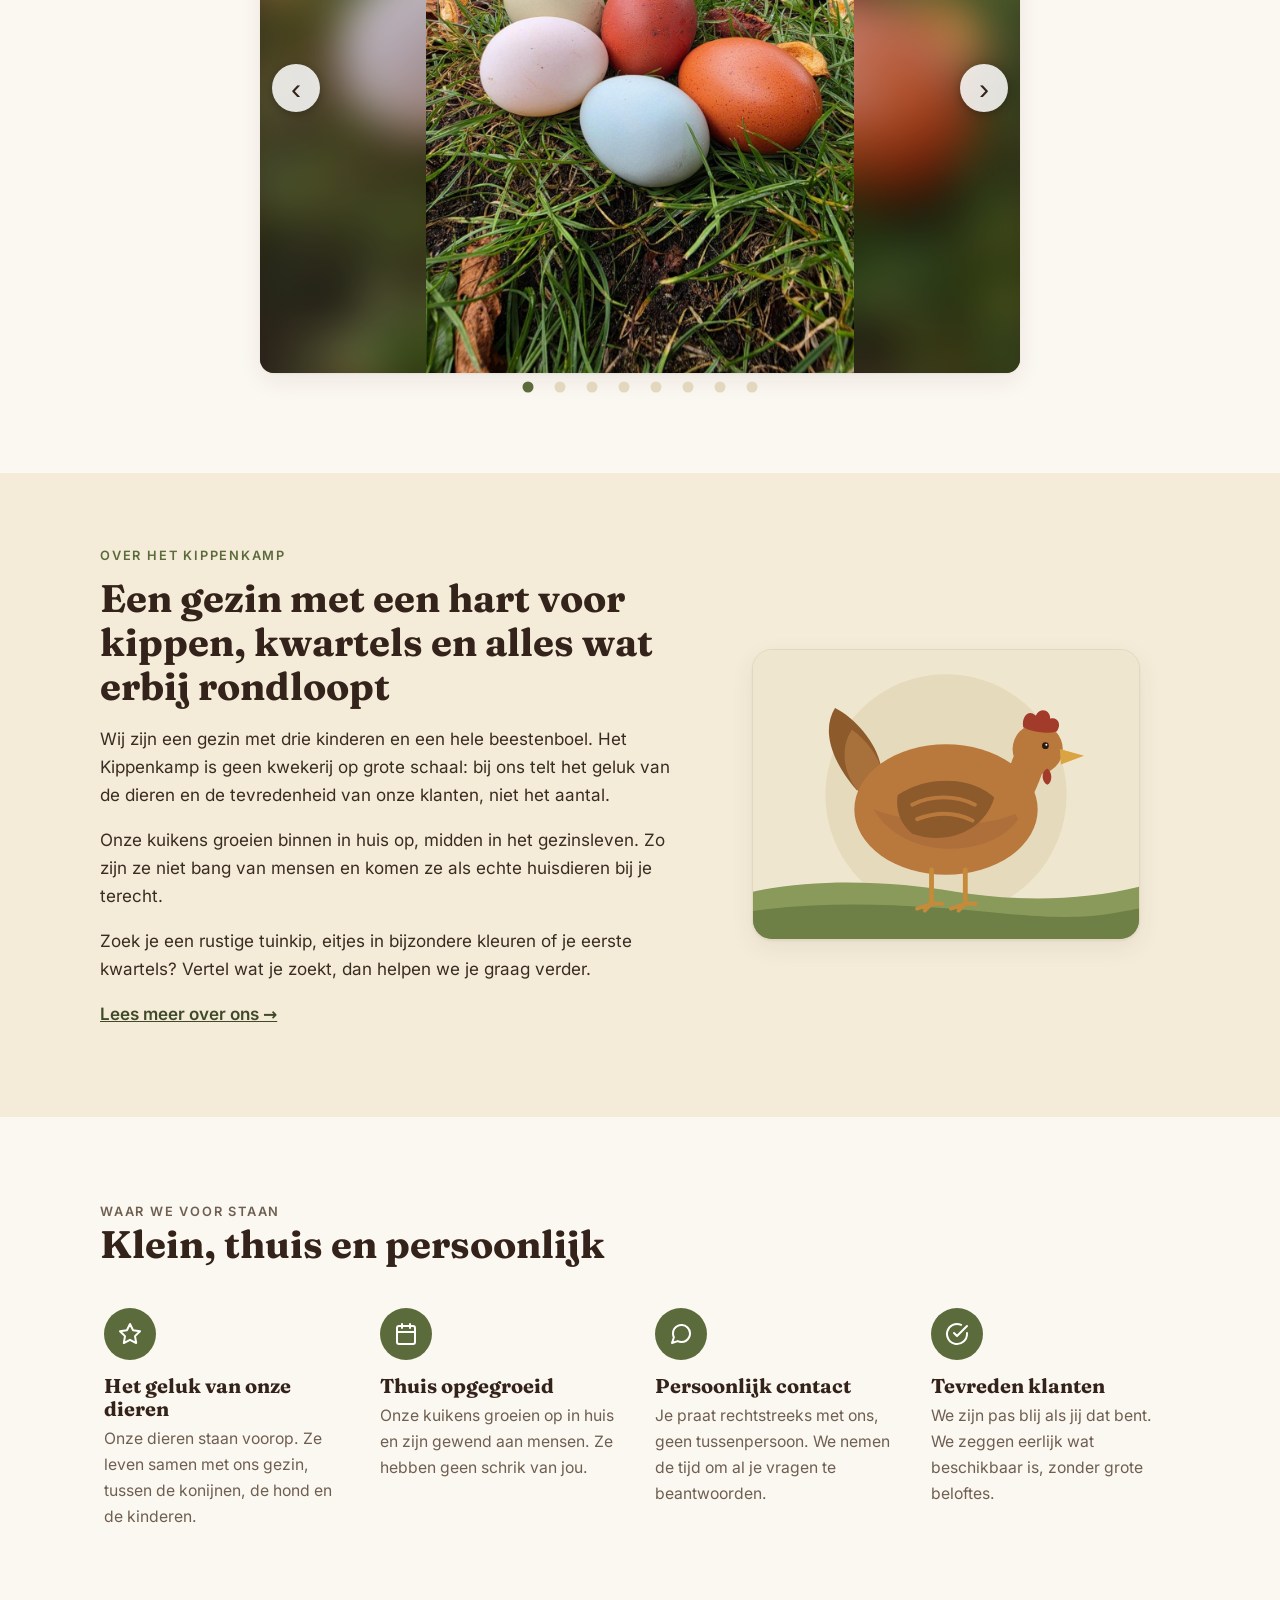
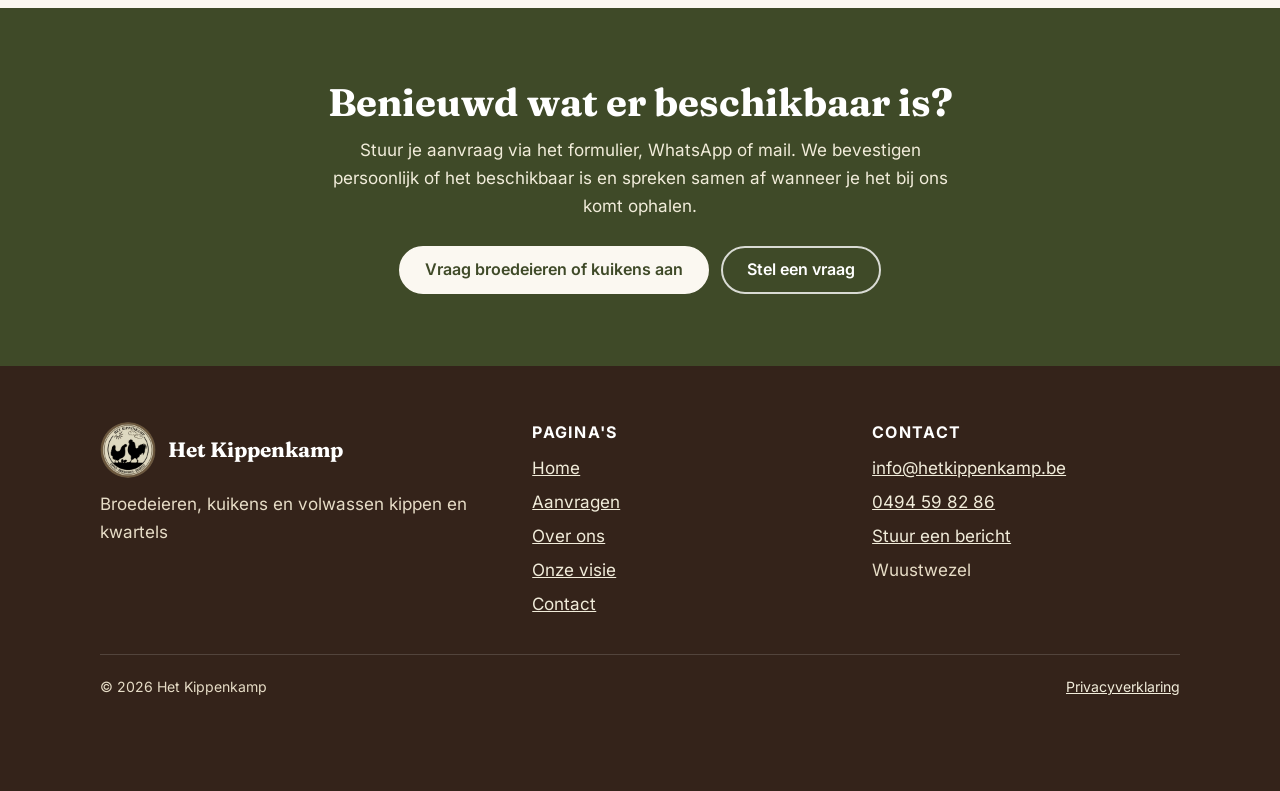
==== commit d1a9b0cb: "Menu: Onze visie tussen Over ons en Contact; opsomming 'Wat ons bezighoudt' terug op visiepagina Co-" ====
--- a/index.html
+++ b/index.html
@@ -39,6 +39,7 @@
       <ul>
         <li><a href="index.html" aria-current="page">Home</a></li>
         <li><a href="over-ons.html">Over ons</a></li>
+        <li><a href="visie.html">Onze visie</a></li>
         <li><a href="contact.html">Contact</a></li>
         <li><a class="btn" href="aanvragen.html">Aanvragen</a></li>
       </ul>
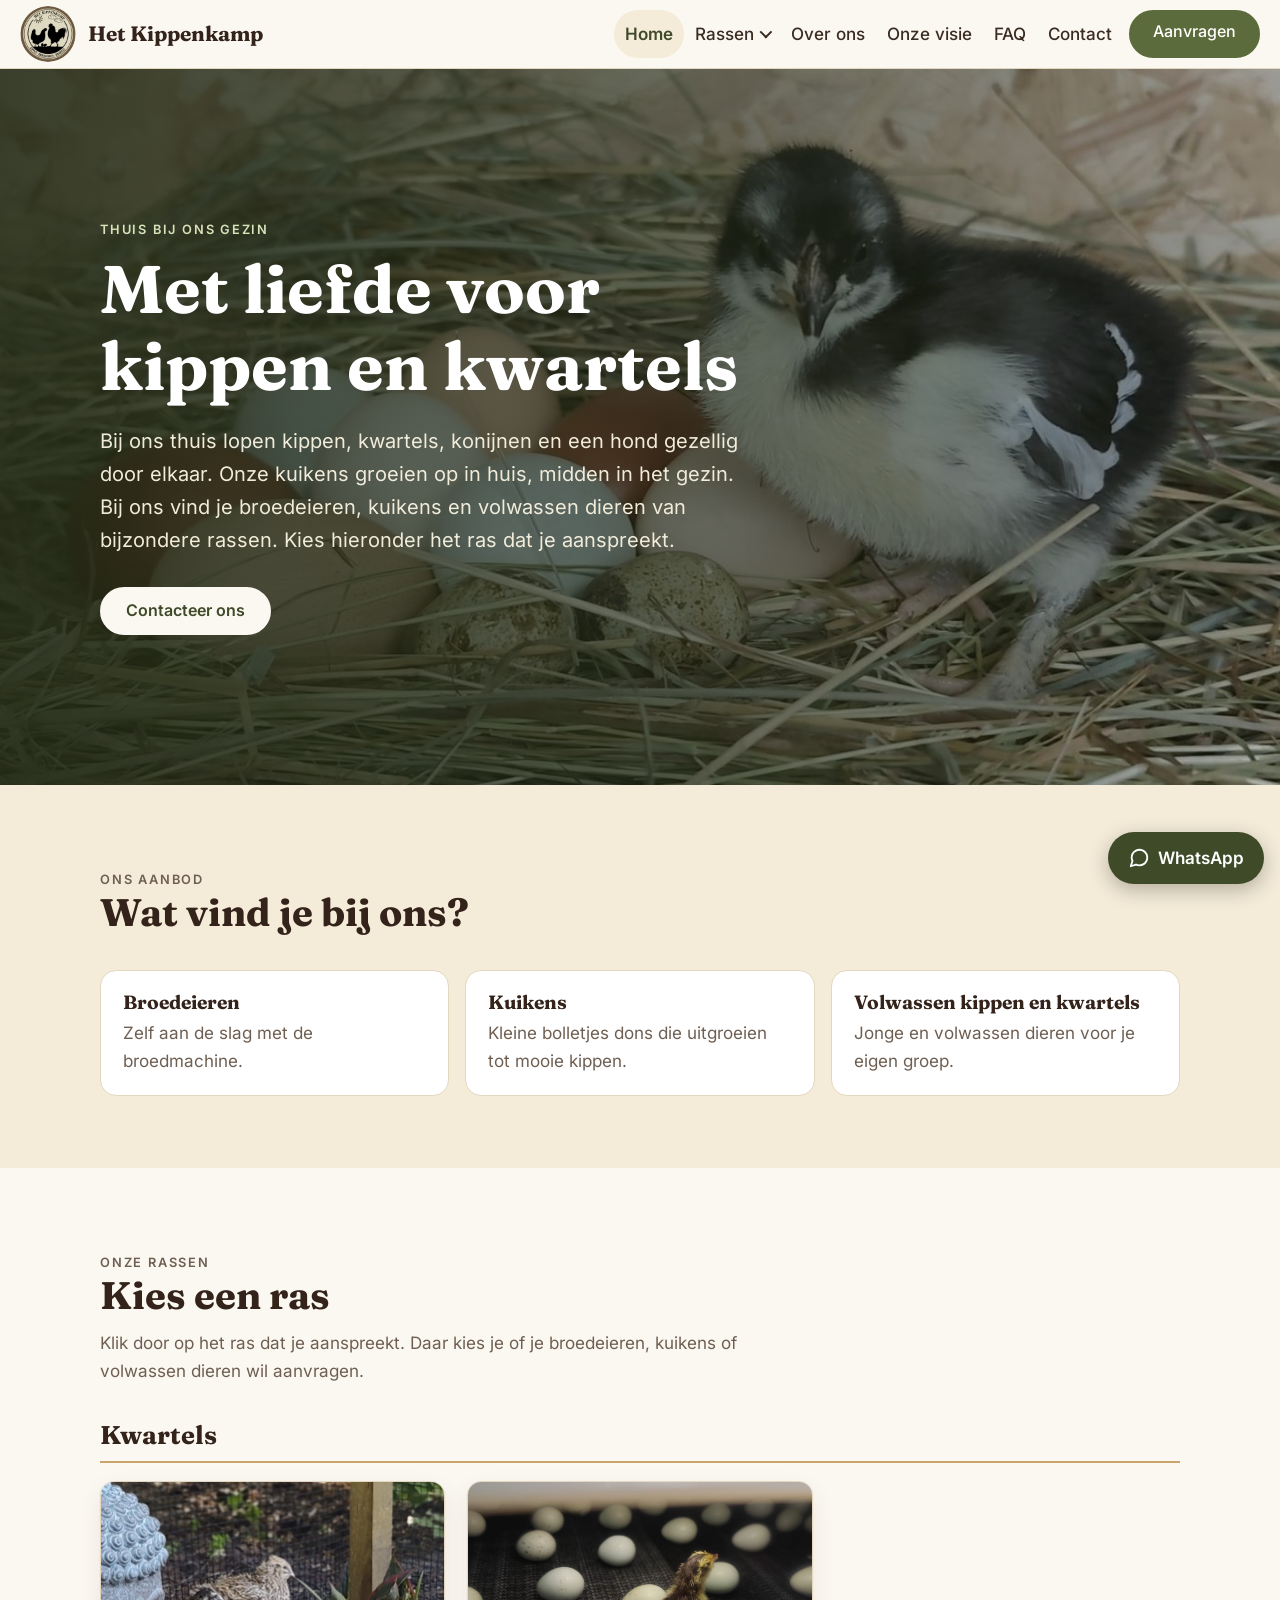
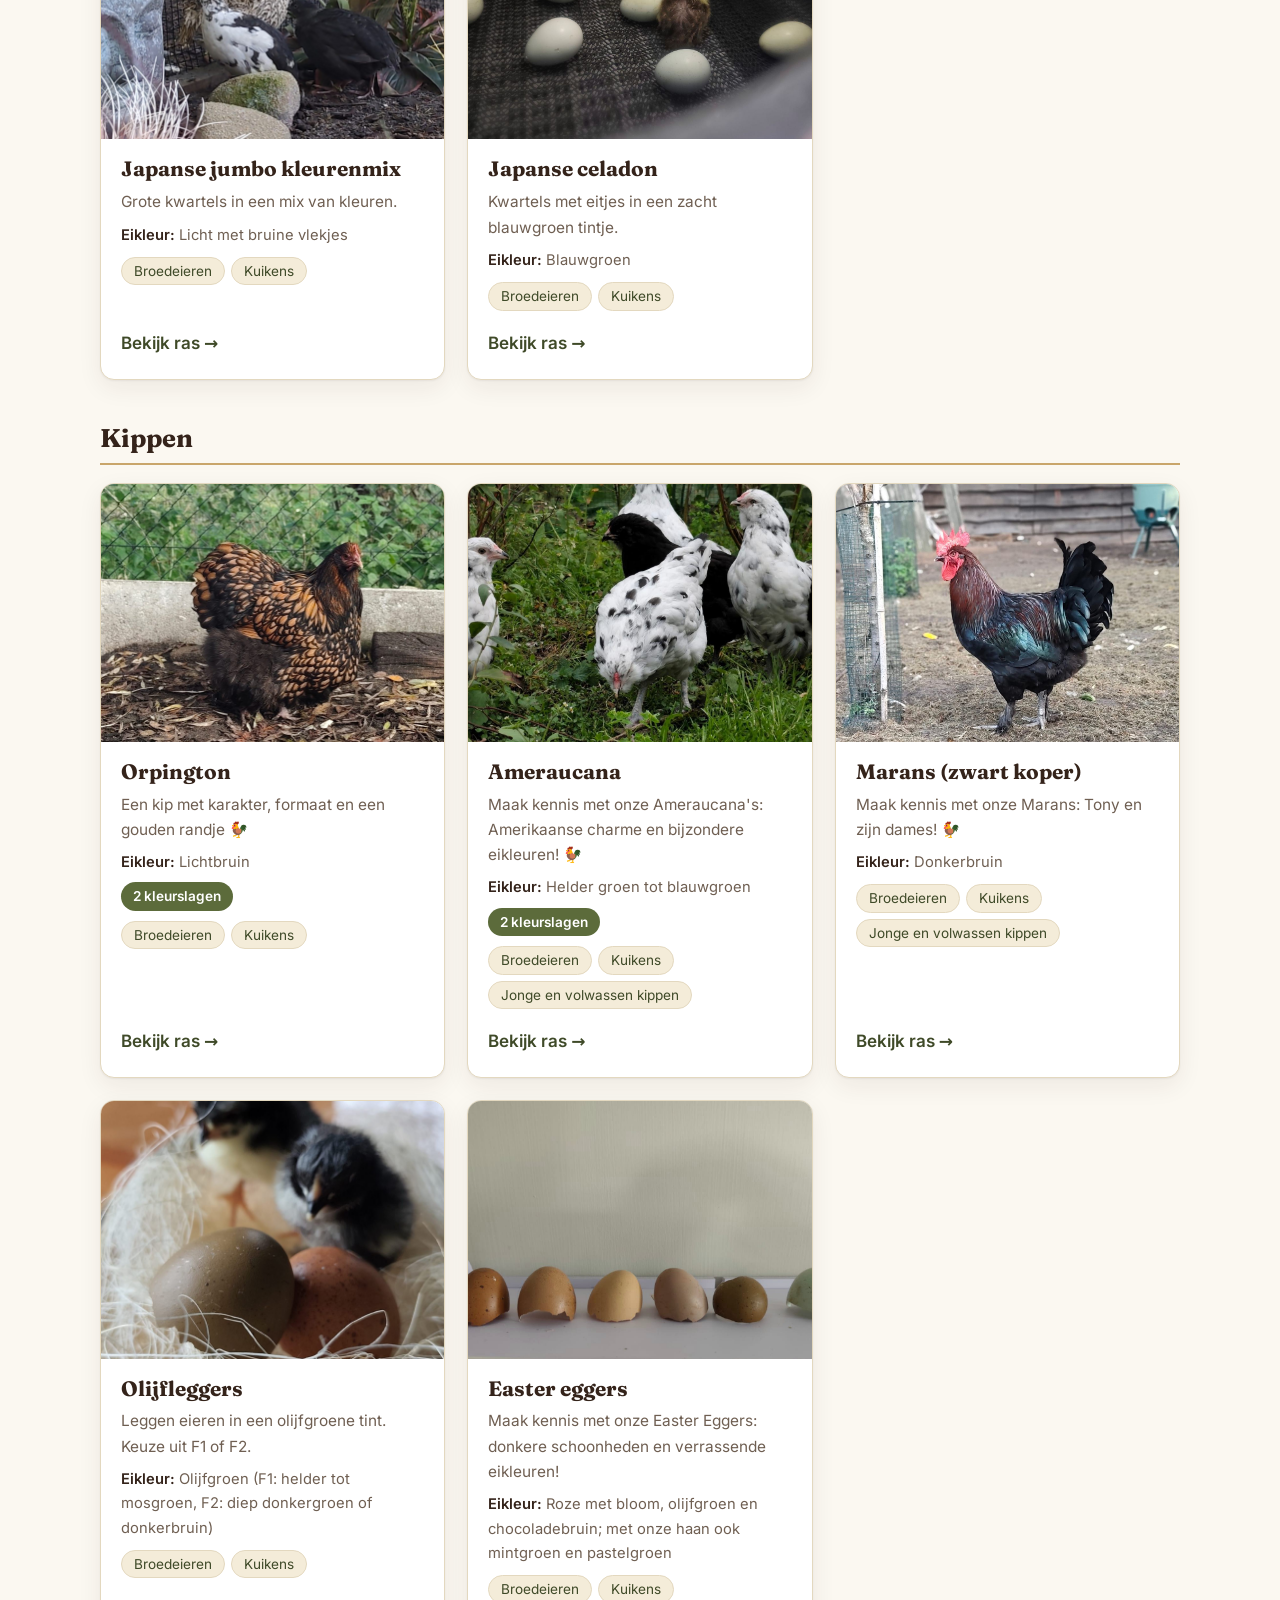
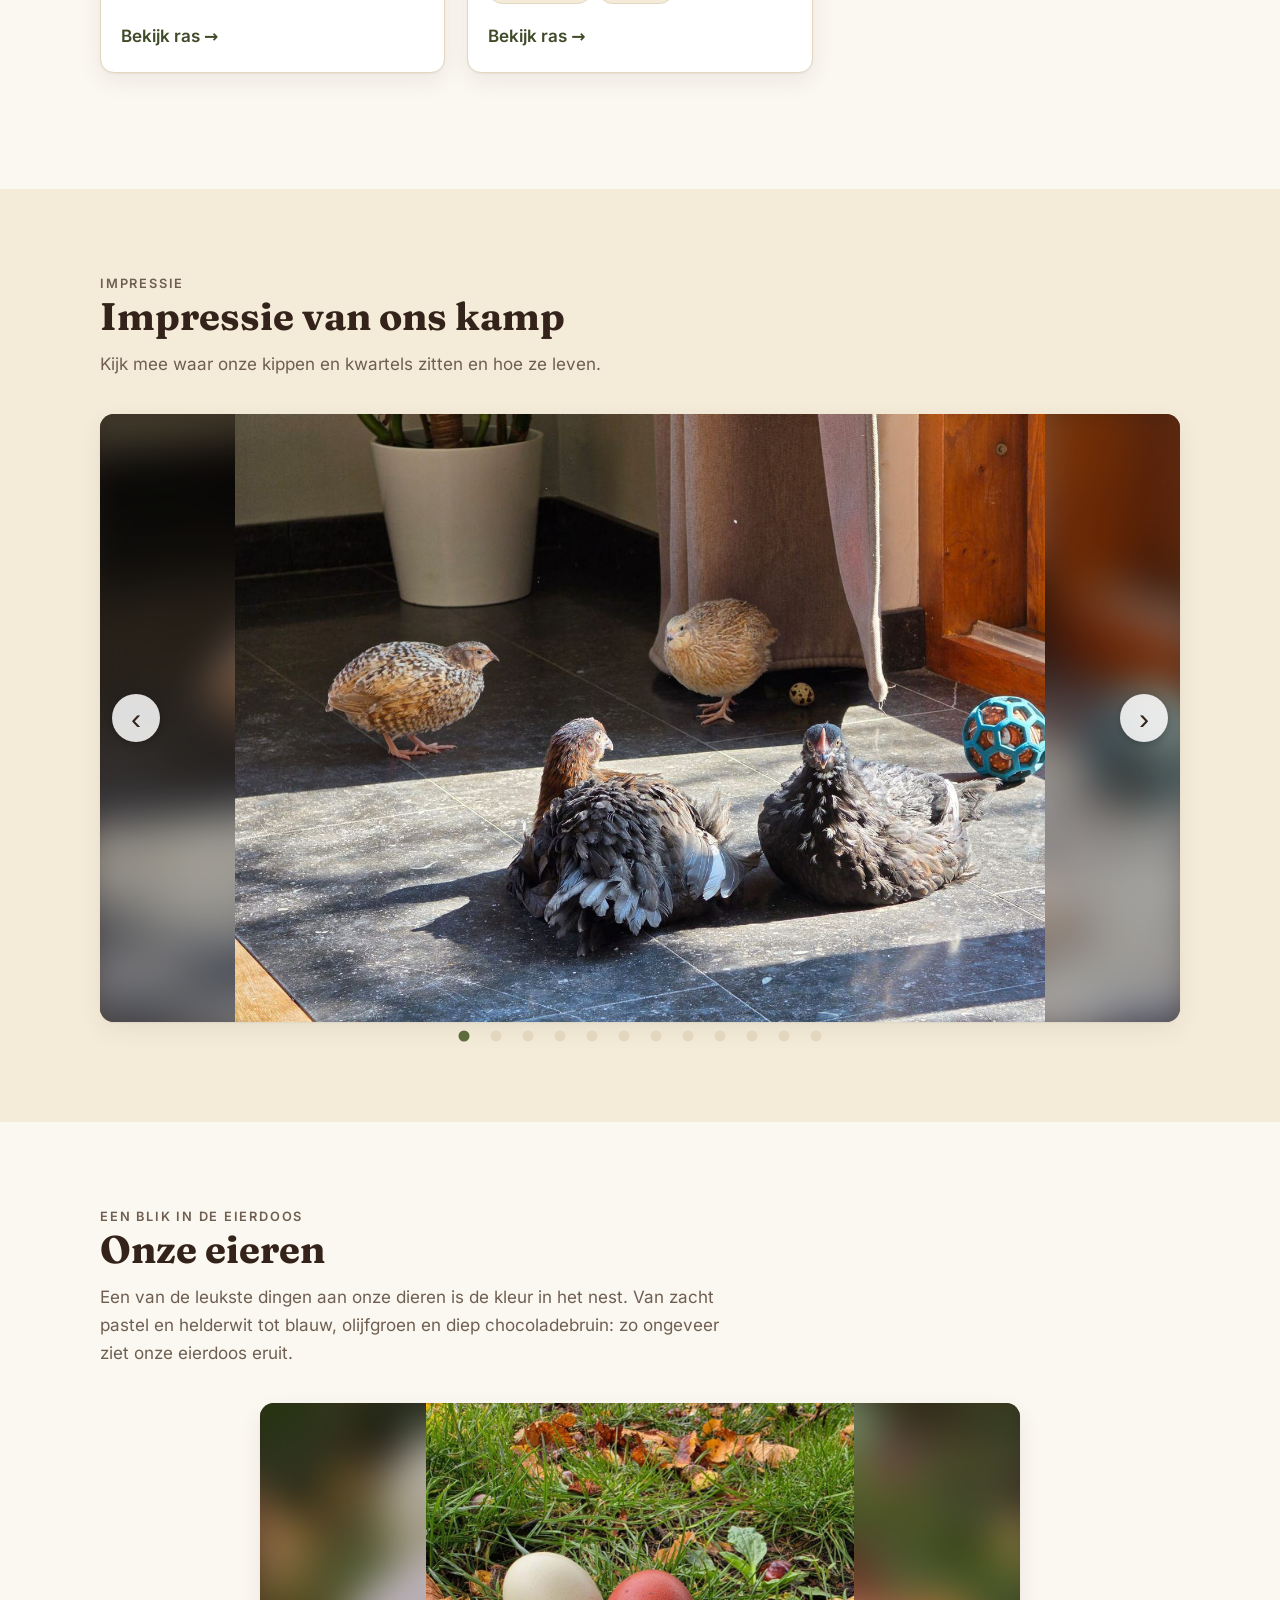
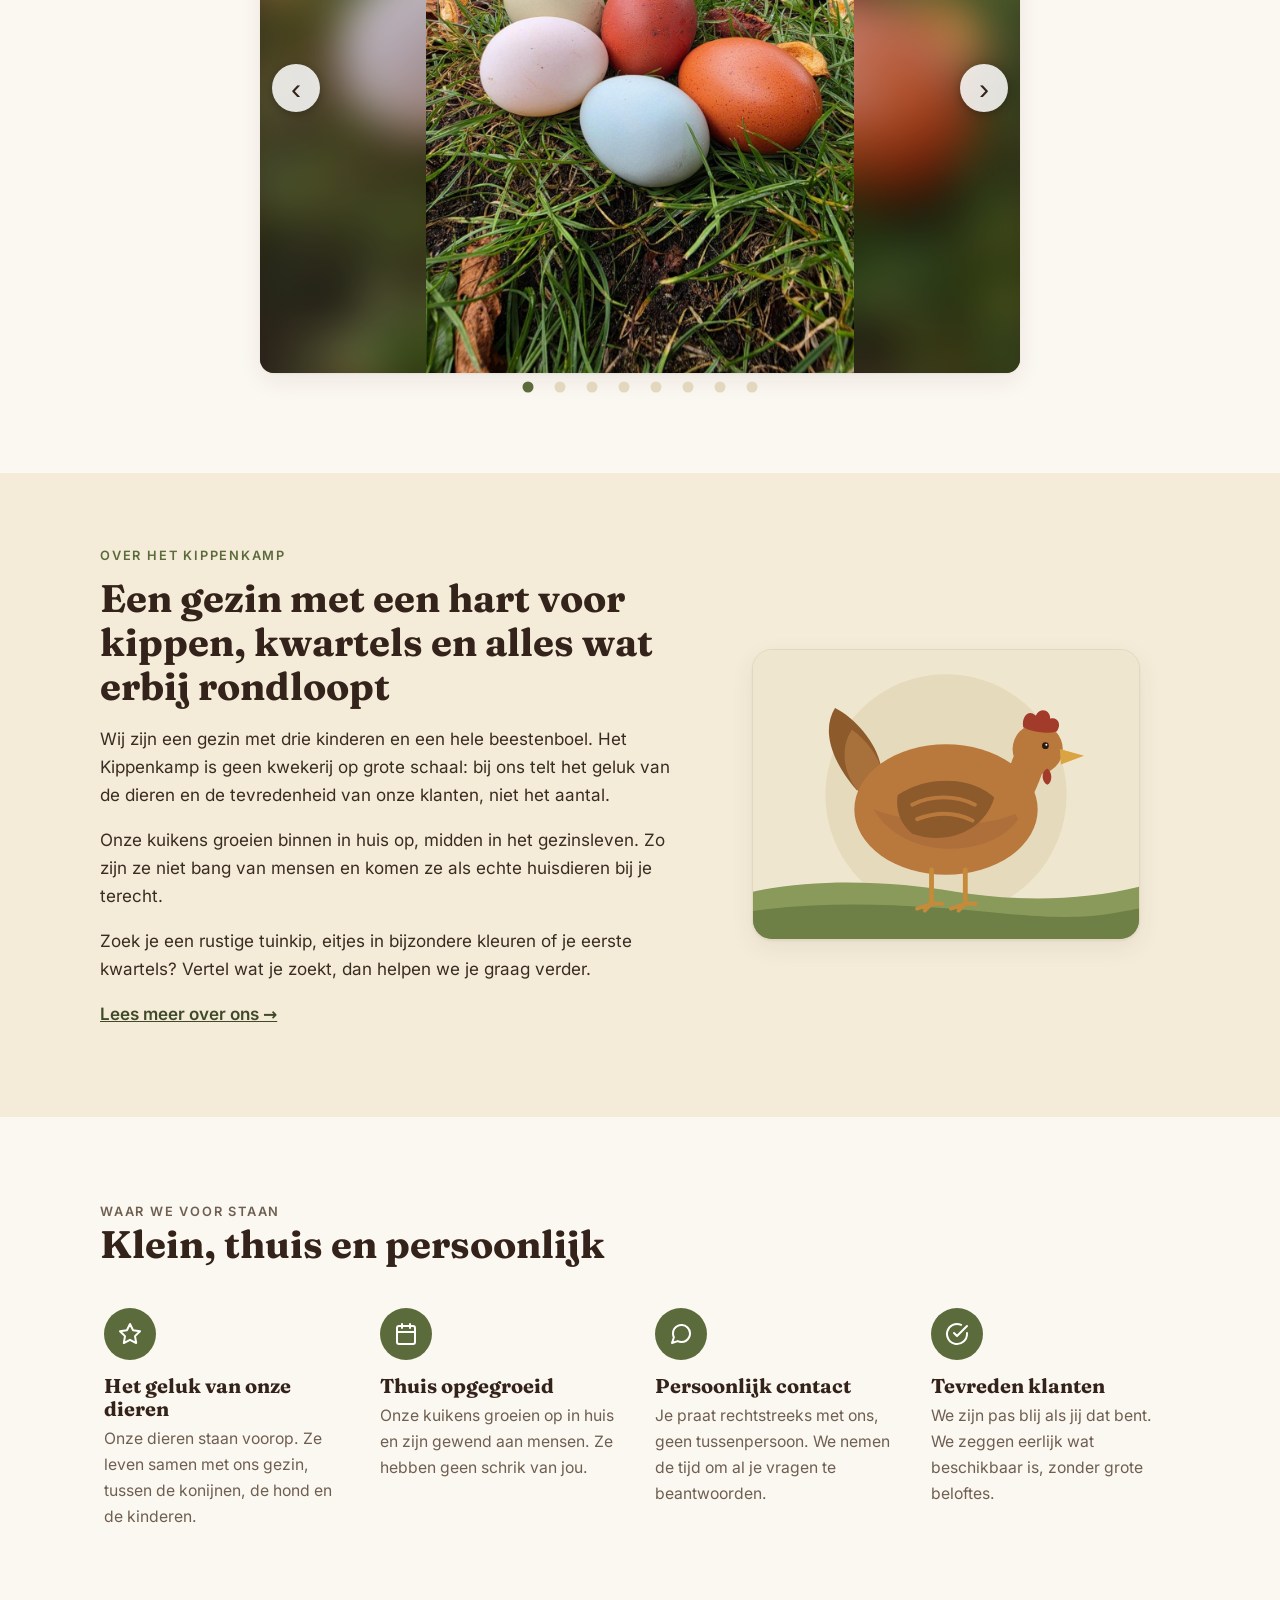
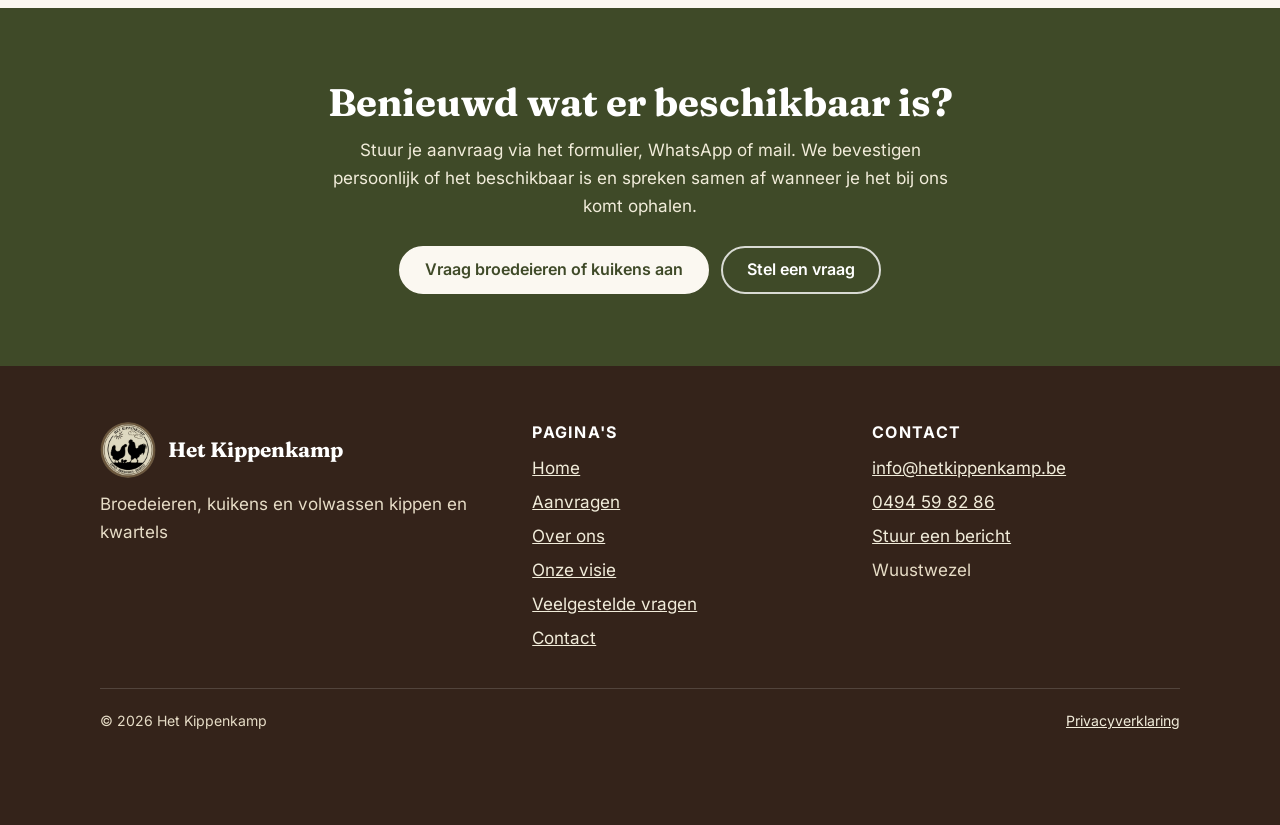
==== commit f0efd2e4: "FAQ-pagina met veelgestelde vragen + menu; twee bullets weg bij Onze visie Co-Authored-By: Claude So" ====
--- a/index.html
+++ b/index.html
@@ -40,6 +40,7 @@
         <li><a href="index.html" aria-current="page">Home</a></li>
         <li><a href="over-ons.html">Over ons</a></li>
         <li><a href="visie.html">Onze visie</a></li>
+        <li><a href="faq.html">FAQ</a></li>
         <li><a href="contact.html">Contact</a></li>
         <li><a class="btn" href="aanvragen.html">Aanvragen</a></li>
       </ul>
@@ -175,6 +176,7 @@
           <li><a href="aanvragen.html">Aanvragen</a></li>
           <li><a href="over-ons.html">Over ons</a></li>
           <li><a href="visie.html">Onze visie</a></li>
+          <li><a href="faq.html">Veelgestelde vragen</a></li>
           <li><a href="contact.html">Contact</a></li>
         </ul>
       </div>
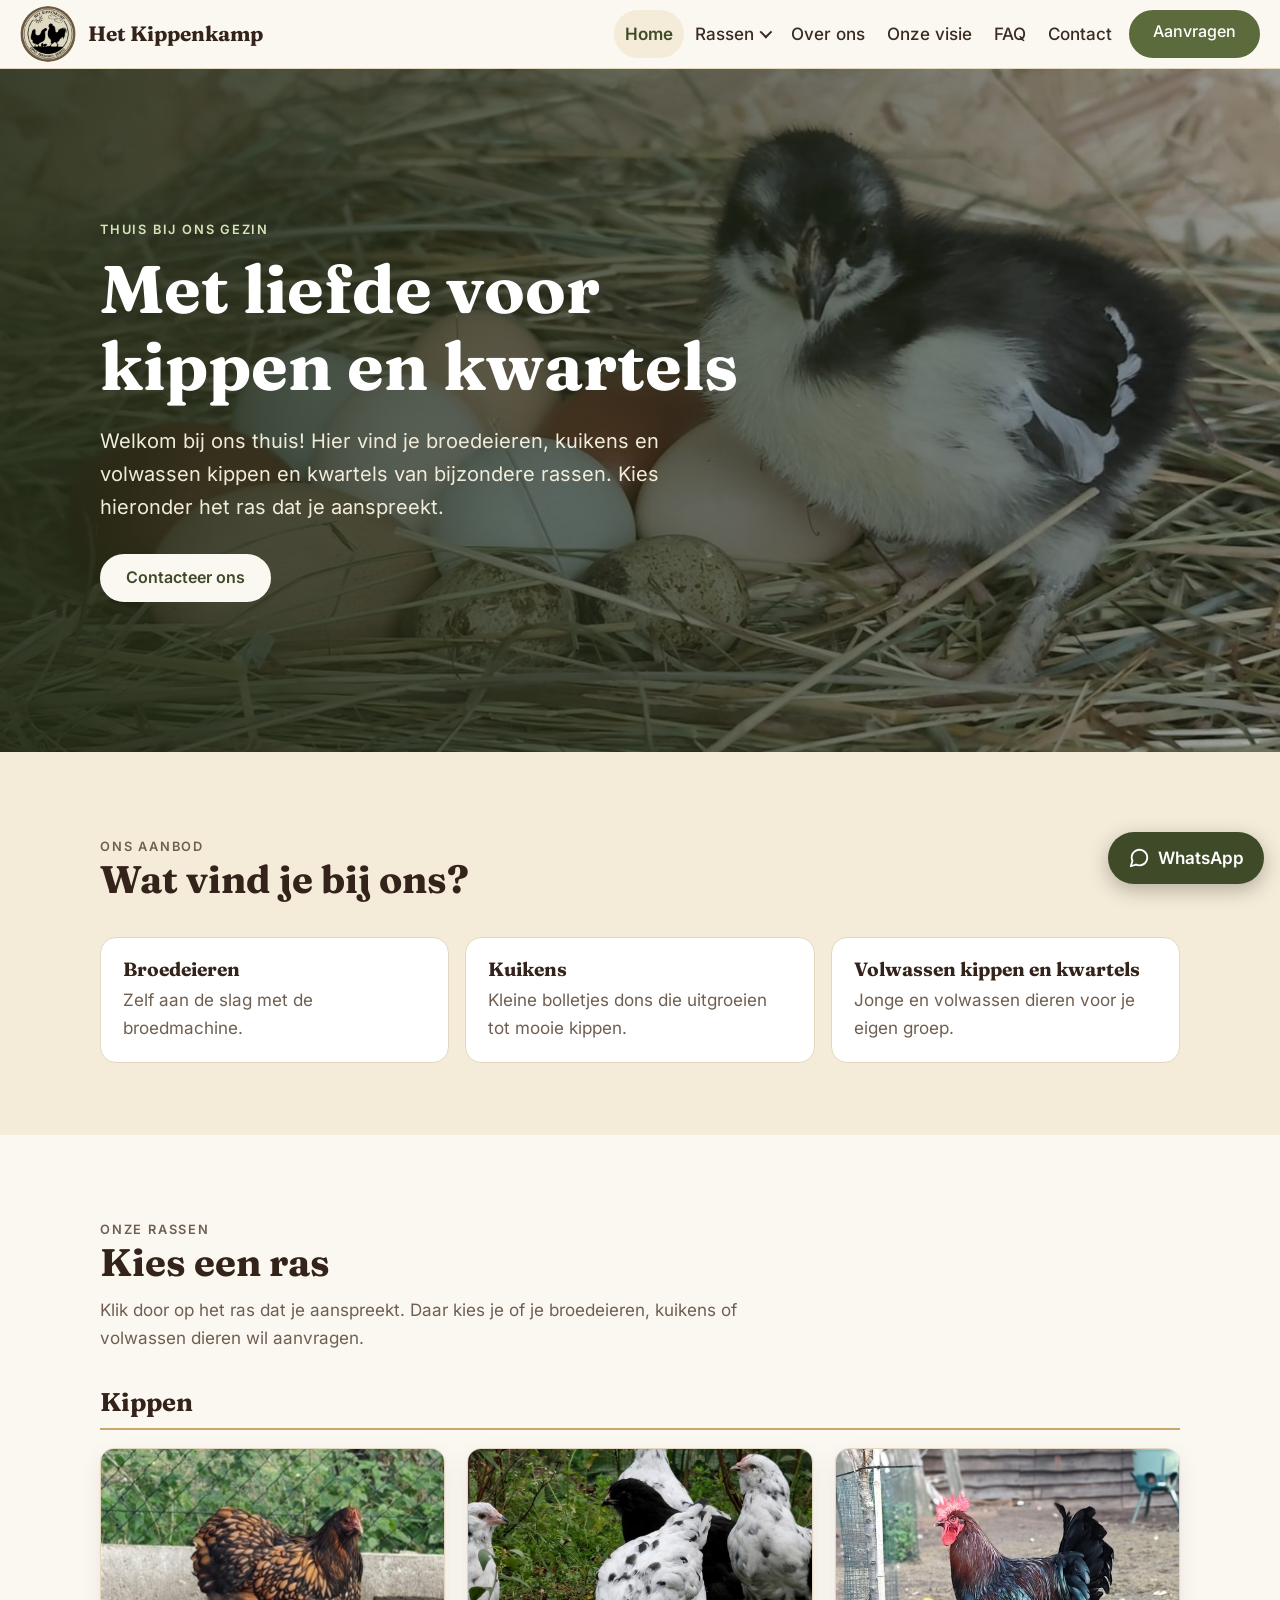
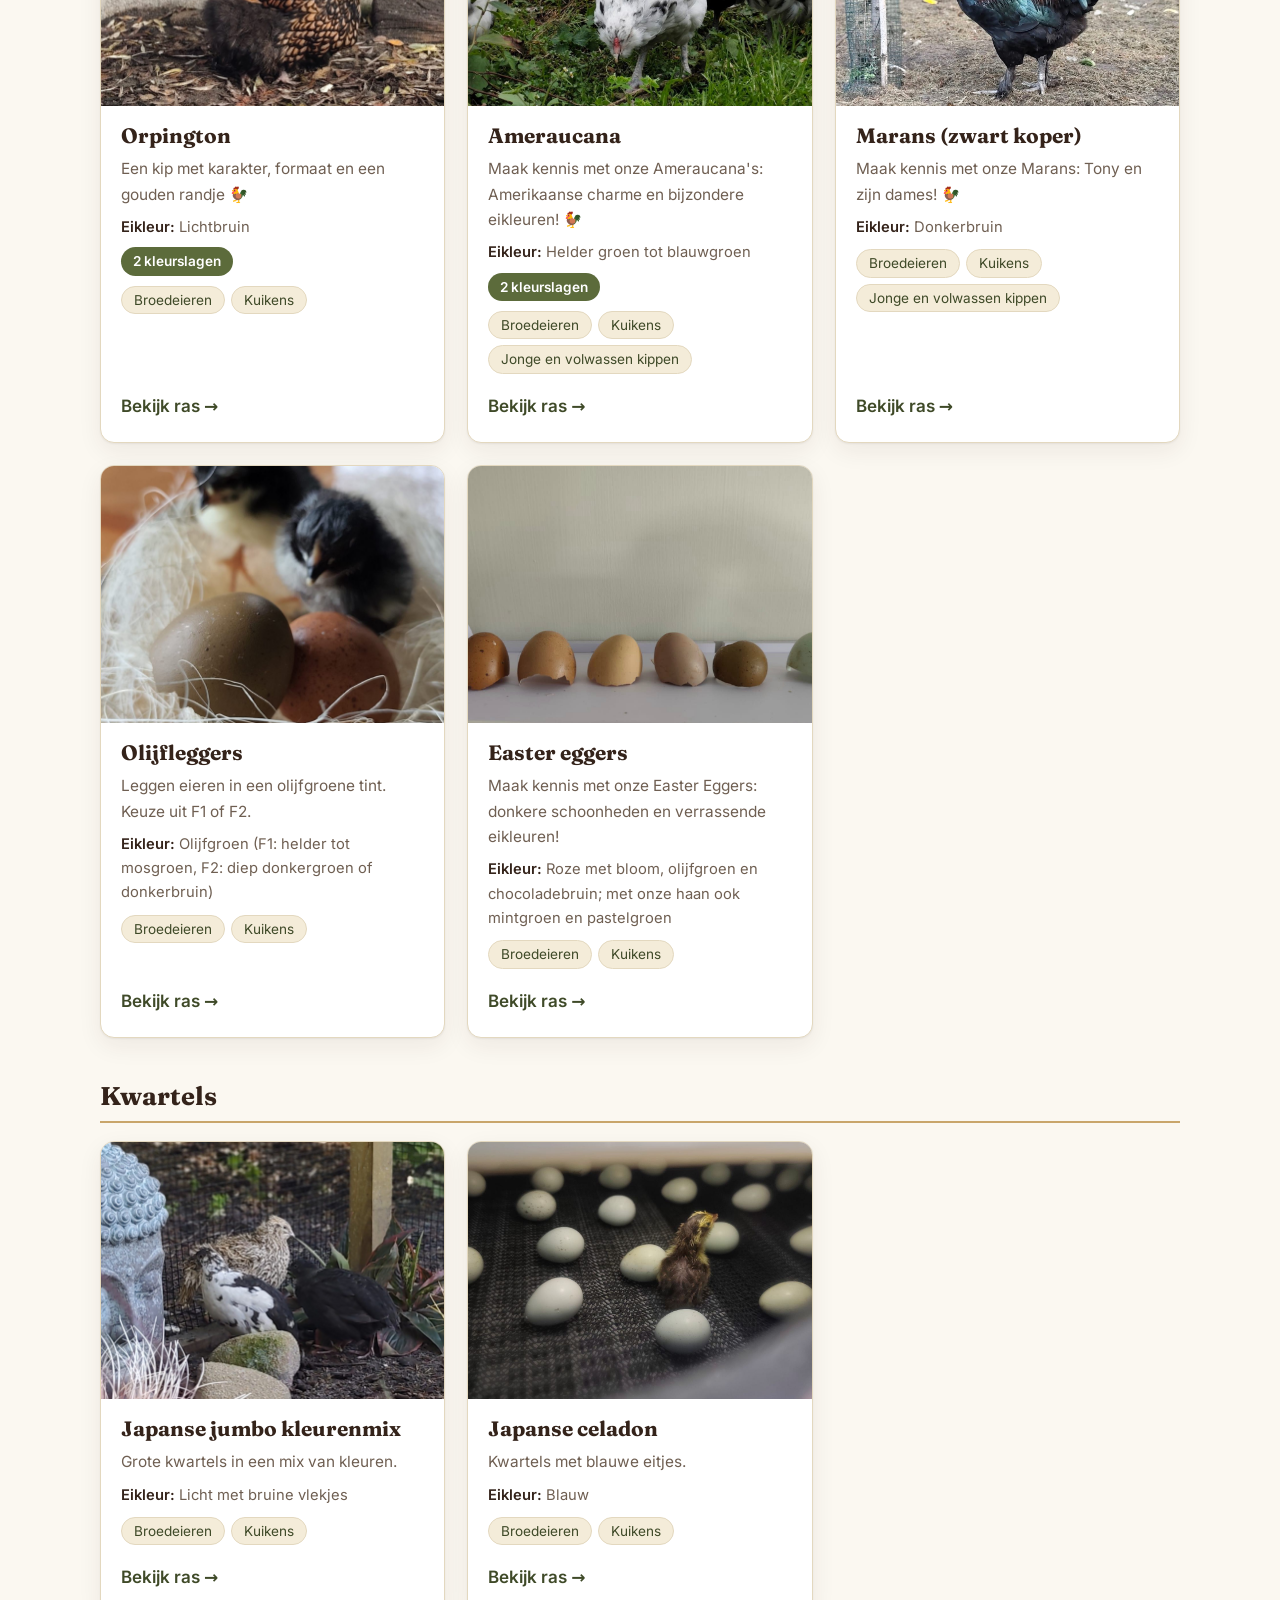
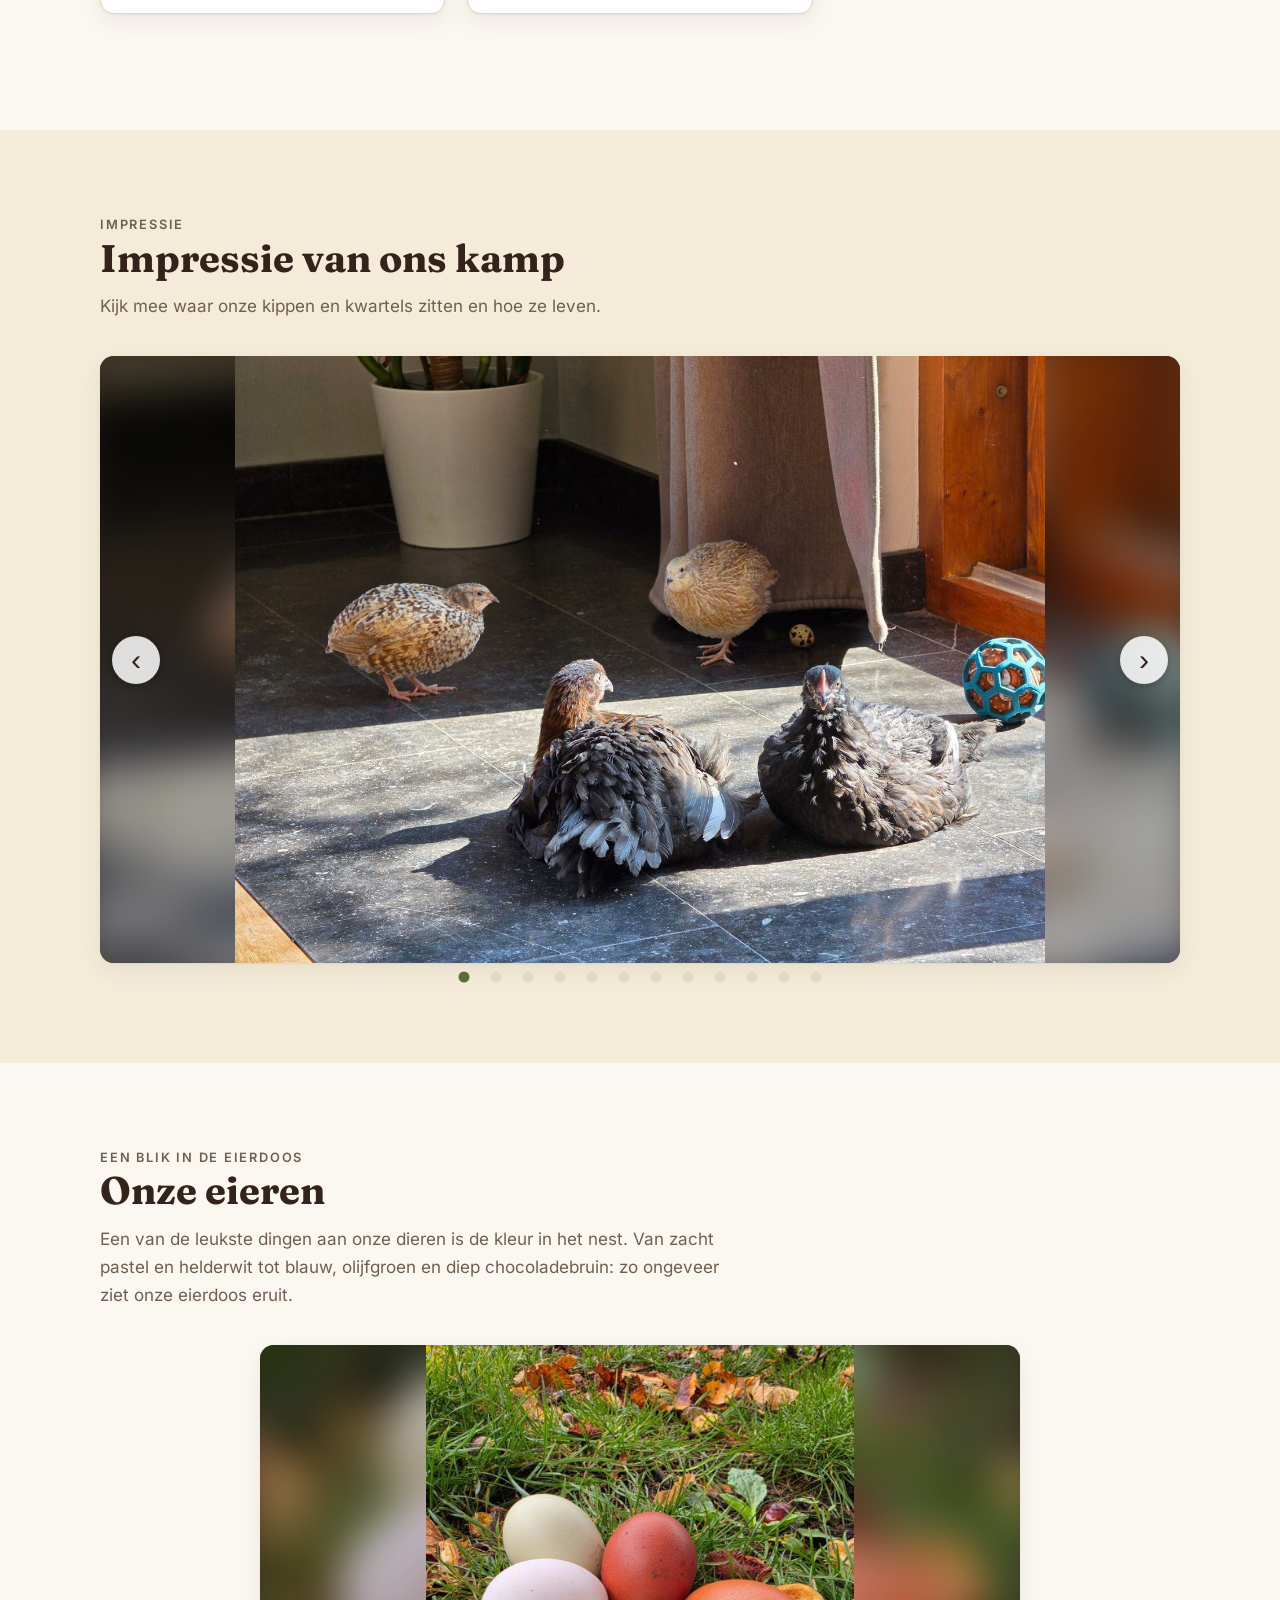
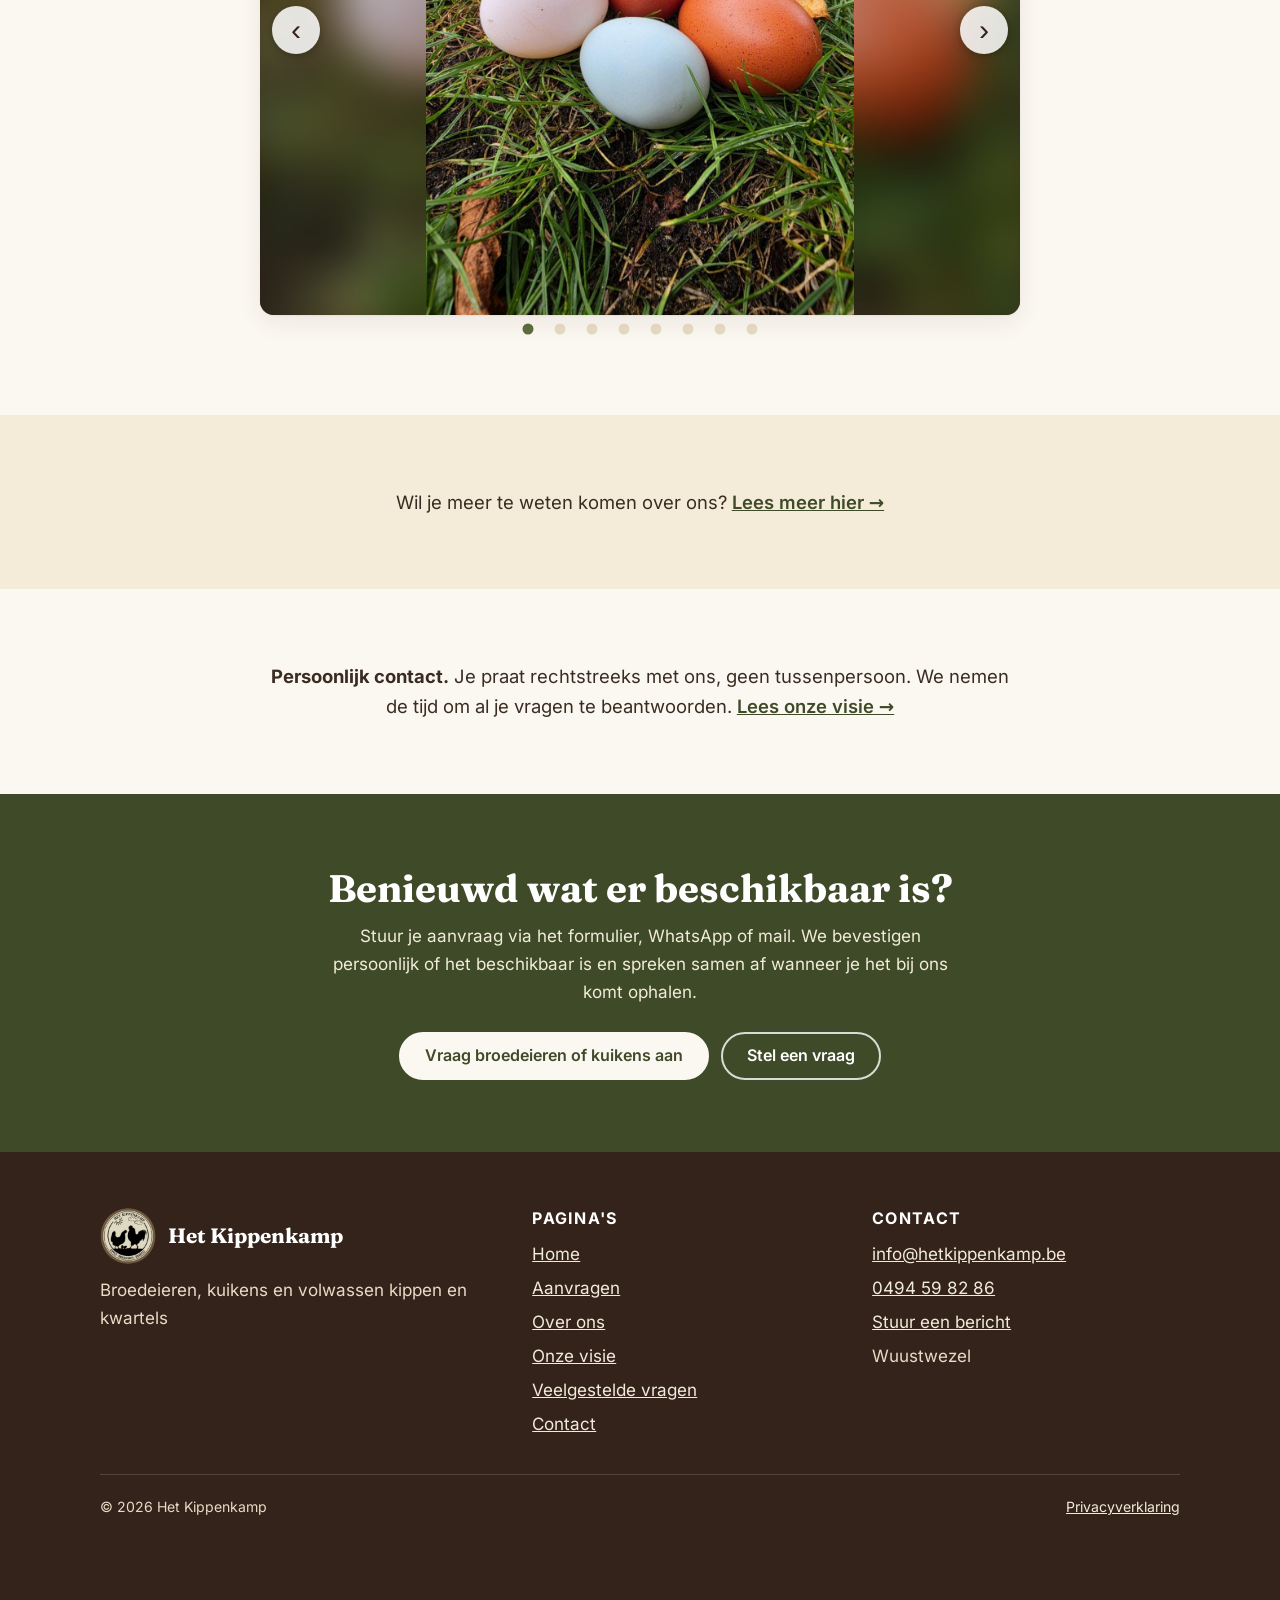
==== commit 5fc52147: "Homepage: nieuwe introtekst, kippen vóór kwartels, korte verwijzingen; celadon eitjes blauw Co-Autho" ====
--- a/index.html
+++ b/index.html
@@ -113,27 +113,13 @@
 
 <section class="section band" id="voorstelling">
   <div class="wrap">
-    <div class="split">
-      <div class="prose">
-        <p class="eyebrow">Over Het Kippenkamp</p>
-        <h2 id="intro-titel">Een kleine kippenhouderij met een grote liefde voor het dier</h2>
-        <div id="intro-tekst" style="margin-top:16px">
-          <p>Wij zijn een gezin met drie kinderen en een hele beestenboel. We houden kippen en kwartels met oog voor mooie rassen en hun karakter.</p>
-        </div>
-        <p><a class="link-more" href="over-ons.html">Lees meer over ons →</a></p>
-      </div>
-      <figure class="photo-frame"><img data-beeld="intro" data-alt="Kippen van Het Kippenkamp" src="images/placeholder-kip.svg" alt="" loading="lazy" decoding="async" width="800" height="600"></figure>
-    </div>
+    <p class="meer-over-ons">Wil je meer te weten komen over ons? <a class="link-more" href="over-ons.html">Lees meer hier →</a></p>
   </div>
 </section>
 
-<section class="section">
+<section class="section" id="persoonlijk">
   <div class="wrap">
-    <div class="section-head">
-      <p class="eyebrow">Waar we voor staan</p>
-      <h2>Klein, thuis en persoonlijk</h2>
-    </div>
-    <div id="waarom" class="grid why"></div>
+    <p class="meer-over-ons"><strong>Persoonlijk contact.</strong> Je praat rechtstreeks met ons, geen tussenpersoon. We nemen de tijd om al je vragen te beantwoorden. <a class="link-more" href="visie.html">Lees onze visie →</a></p>
   </div>
 </section>
 
--- a/style.css
+++ b/style.css
@@ -420,3 +420,6 @@
 .over-tekst h2 { margin-bottom: 18px; }
 .kader { list-style: none; margin: 22px 0; padding: 22px 24px; background: var(--cream); border: 1px solid var(--line); border-radius: 16px; display: grid; gap: 14px; }
 .kader li { margin: 0; padding-left: 0; }
+
+/* Korte verwijzingen op de homepage */
+.meer-over-ons { max-width: 760px; margin: 0 auto; text-align: center; font-size: 1.15rem; }
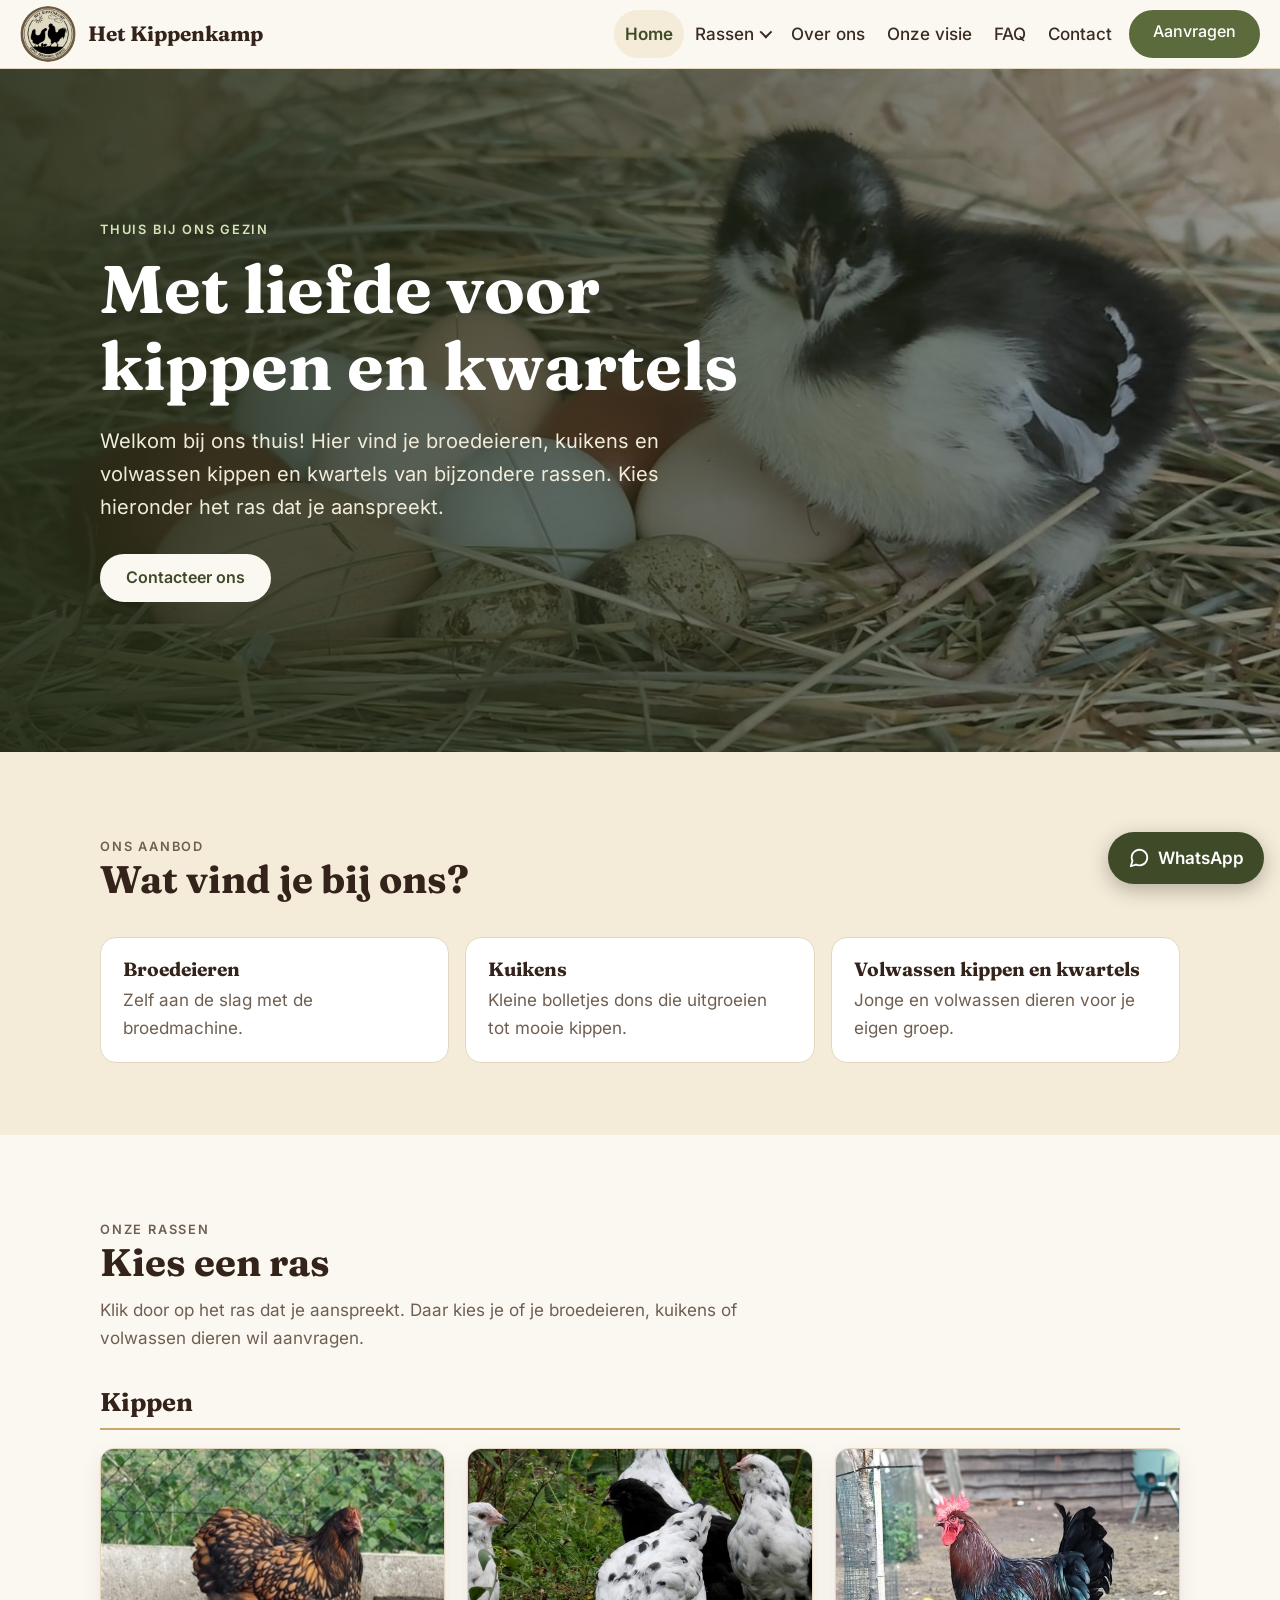
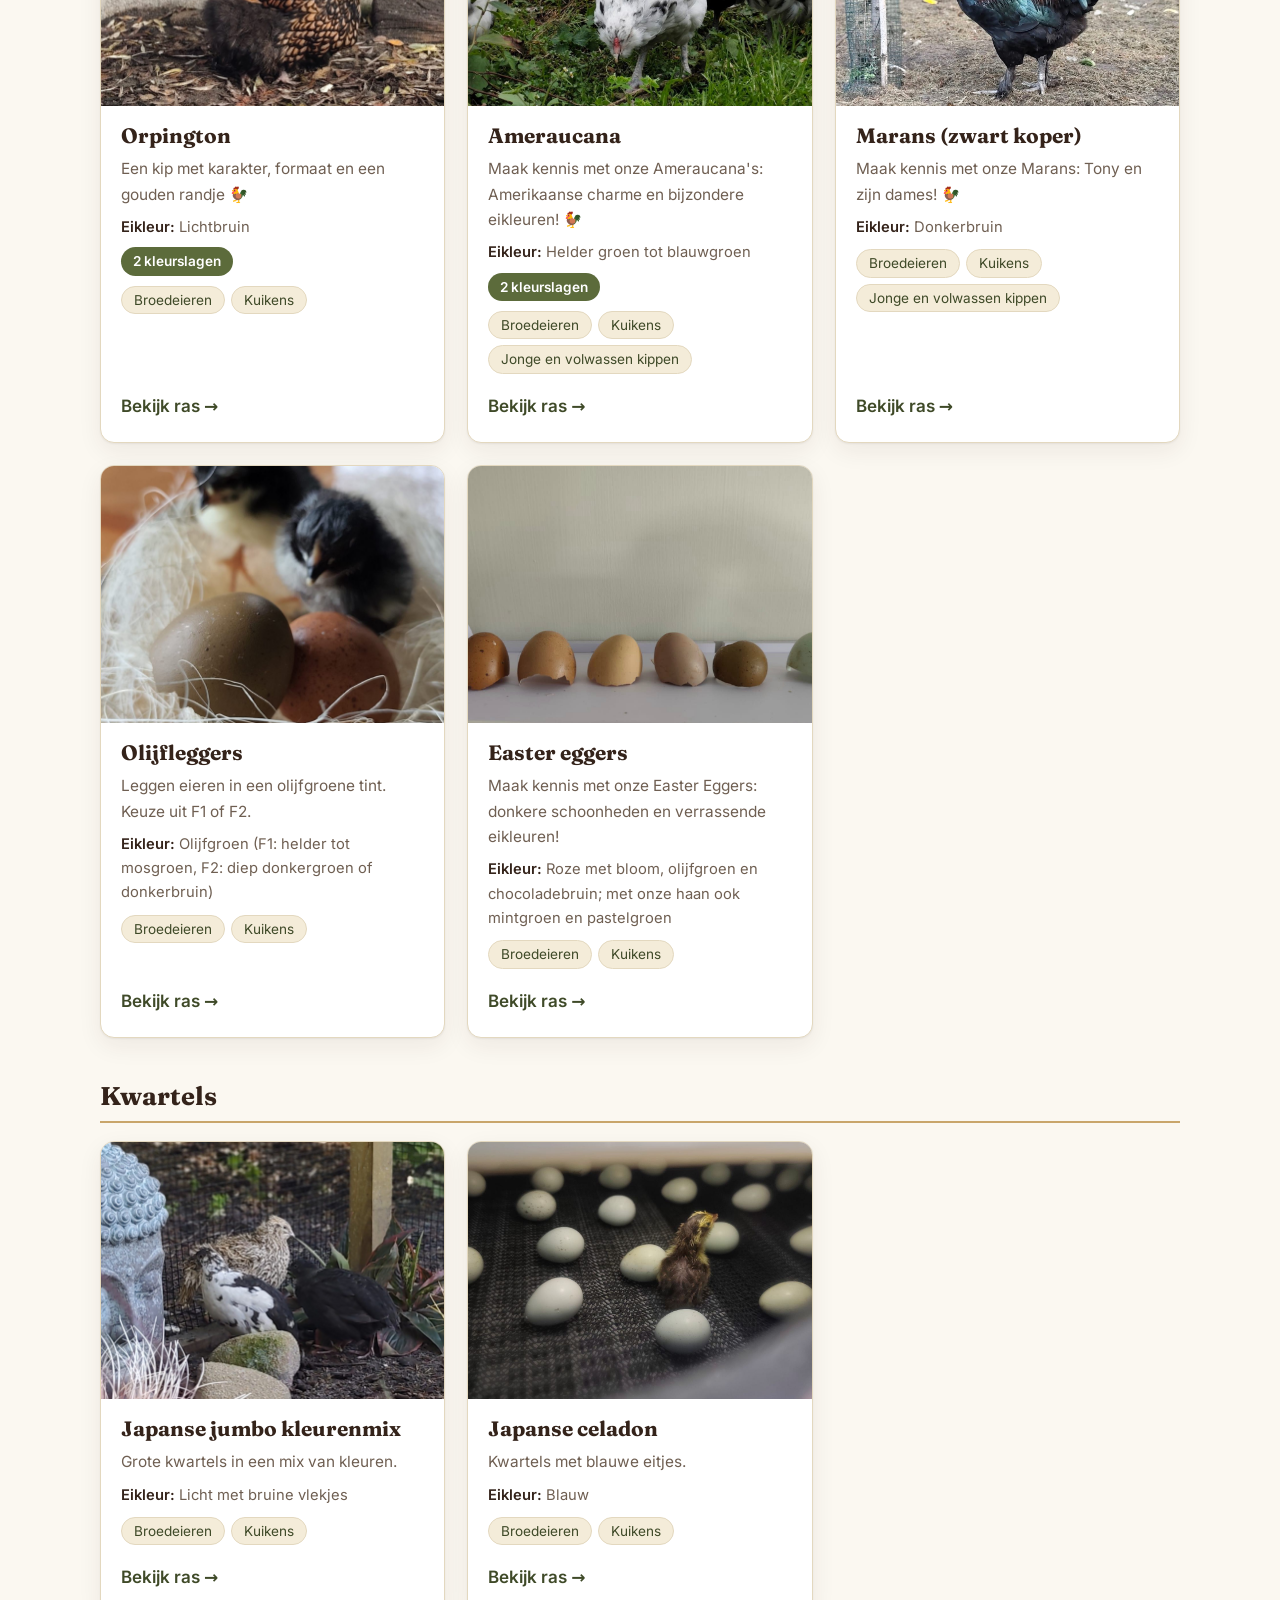
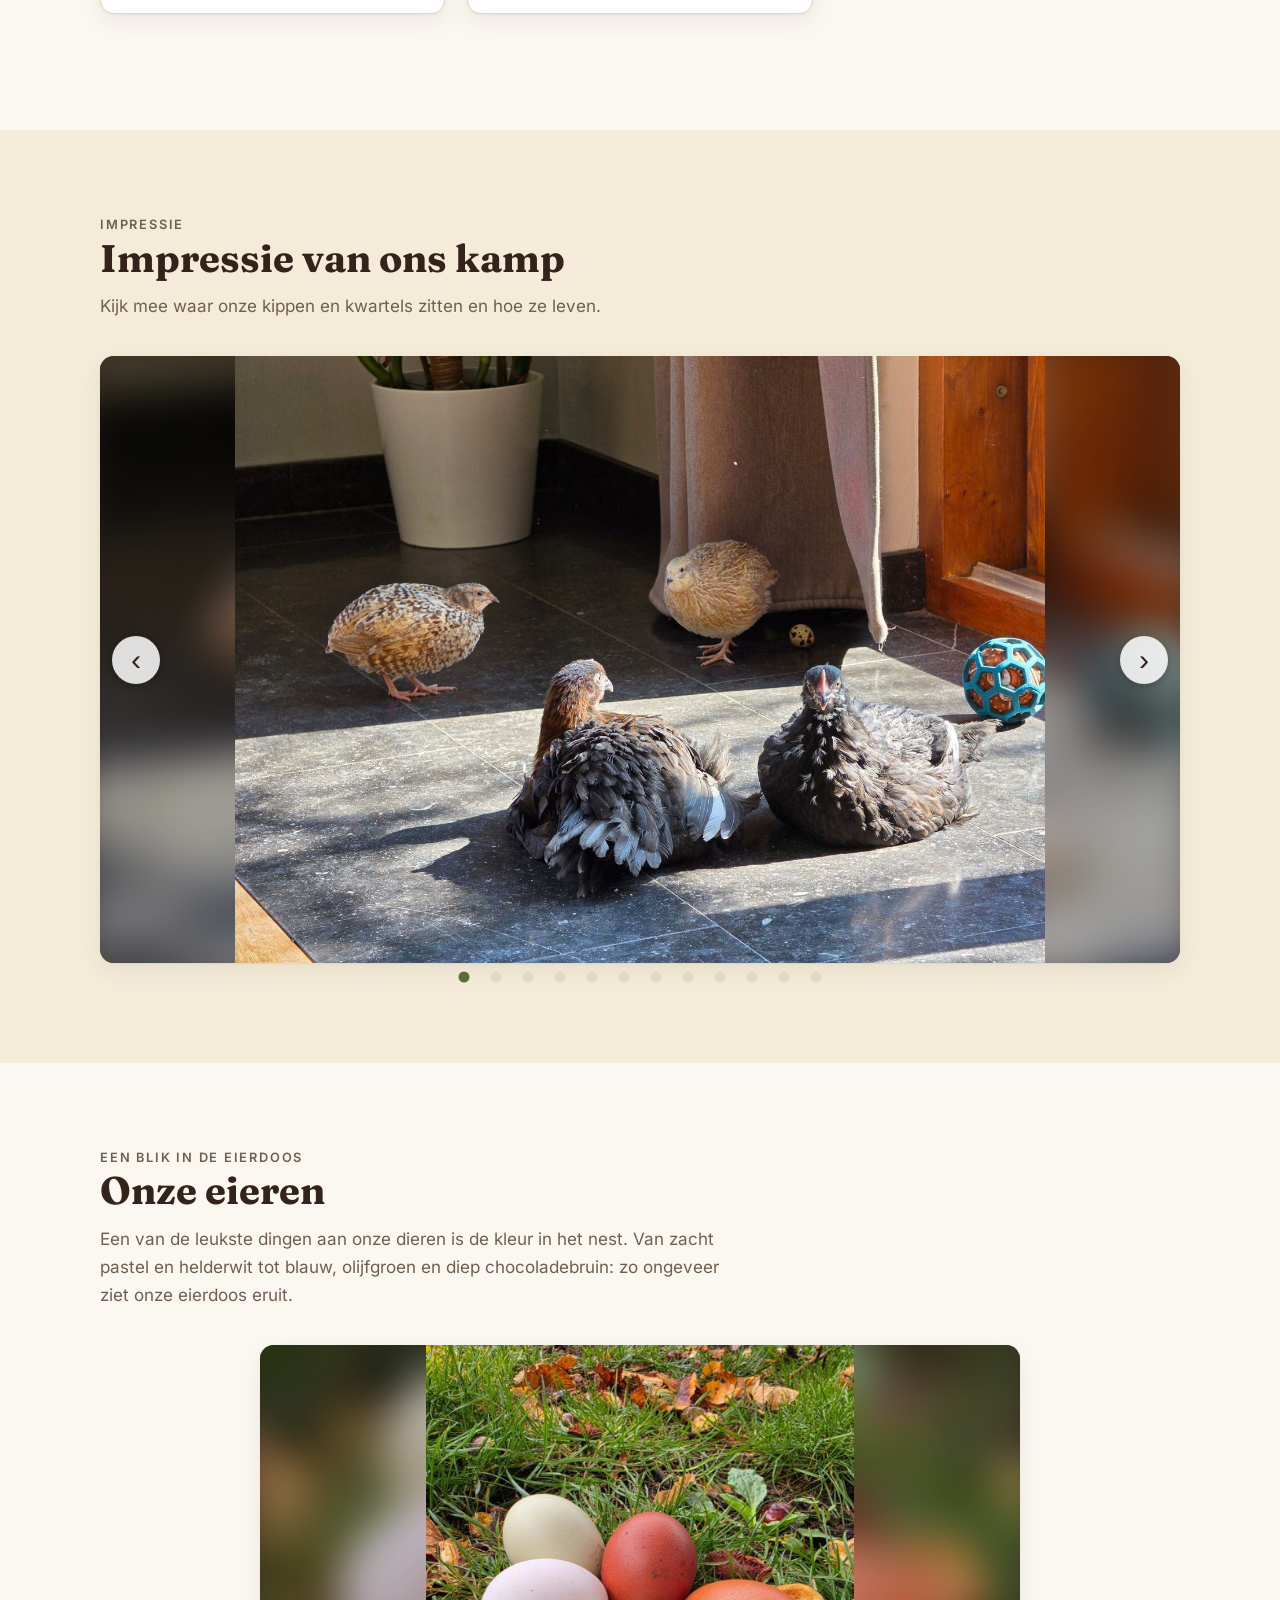
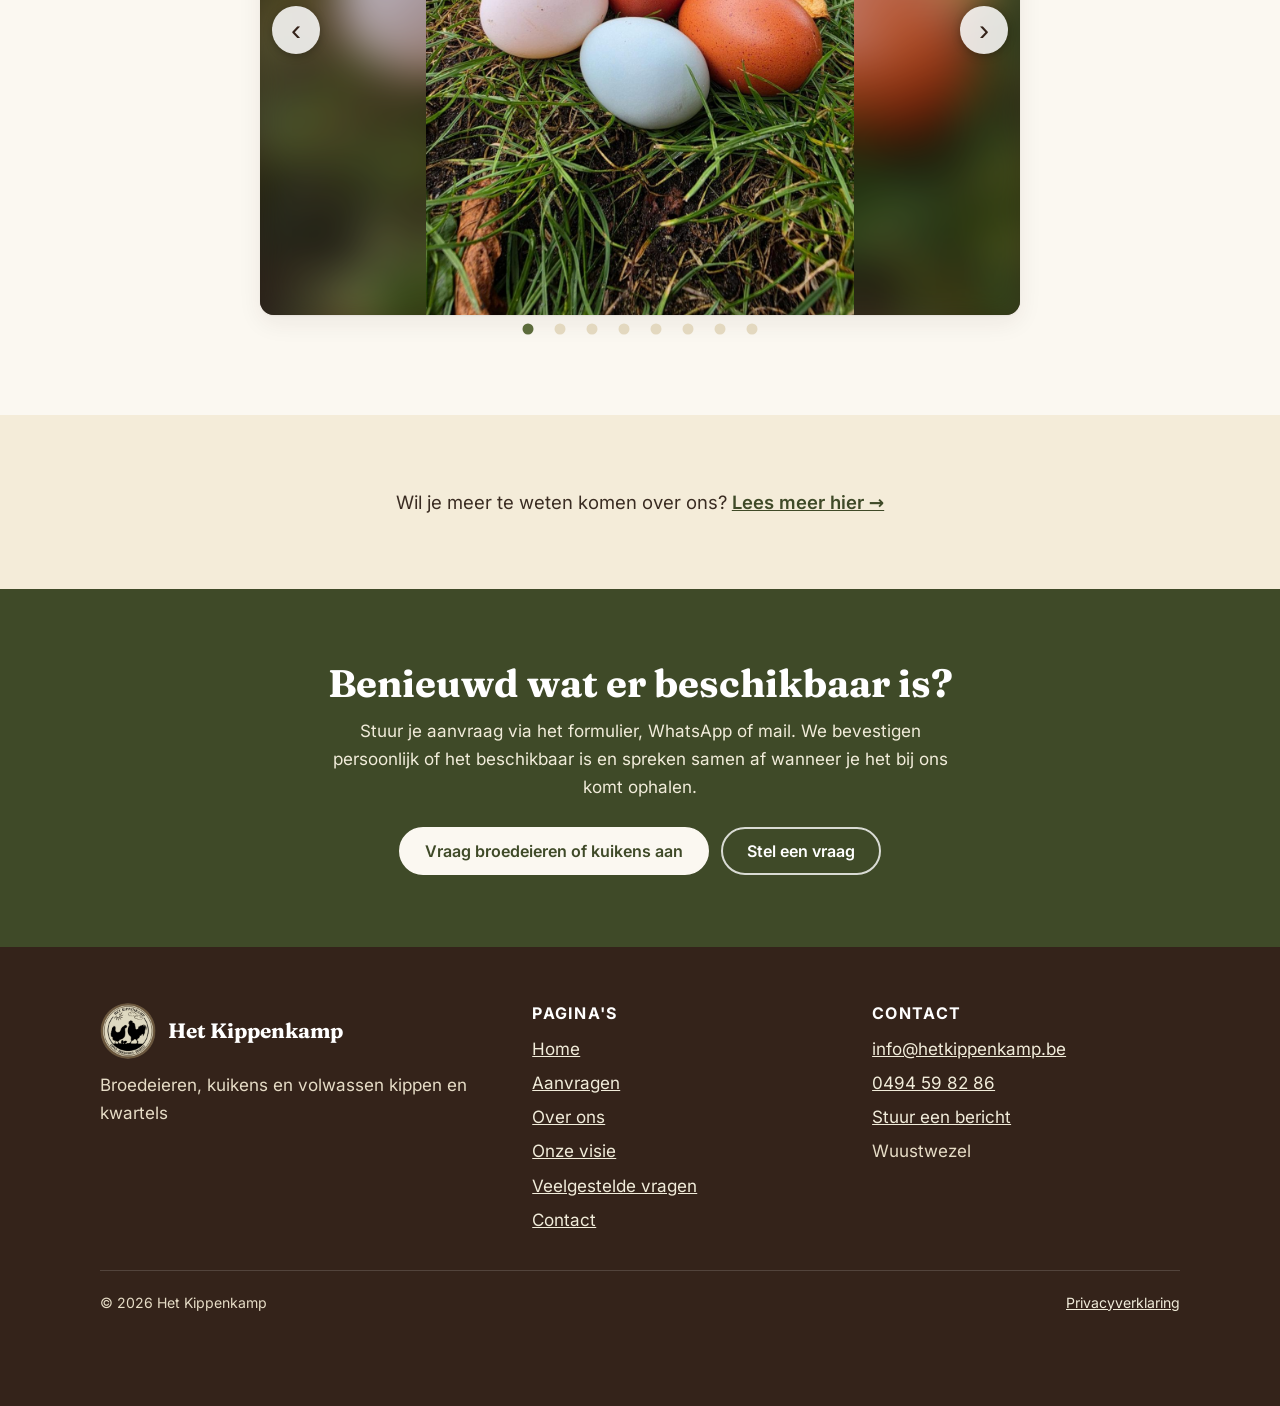
==== commit 90c453e5: "Persoonlijk contact van homepage naar Onze visie Co-Authored-By: Claude Sonnet 5.5 <noreply@anthropi" ====
--- a/index.html
+++ b/index.html
@@ -117,12 +117,6 @@
   </div>
 </section>
 
-<section class="section" id="persoonlijk">
-  <div class="wrap">
-    <p class="meer-over-ons"><strong>Persoonlijk contact.</strong> Je praat rechtstreeks met ons, geen tussenpersoon. We nemen de tijd om al je vragen te beantwoorden. <a class="link-more" href="visie.html">Lees onze visie →</a></p>
-  </div>
-</section>
-
 <section class="section cta-band" id="contact-cta">
   <div class="wrap">
     <h2>Benieuwd wat er beschikbaar is?</h2>
